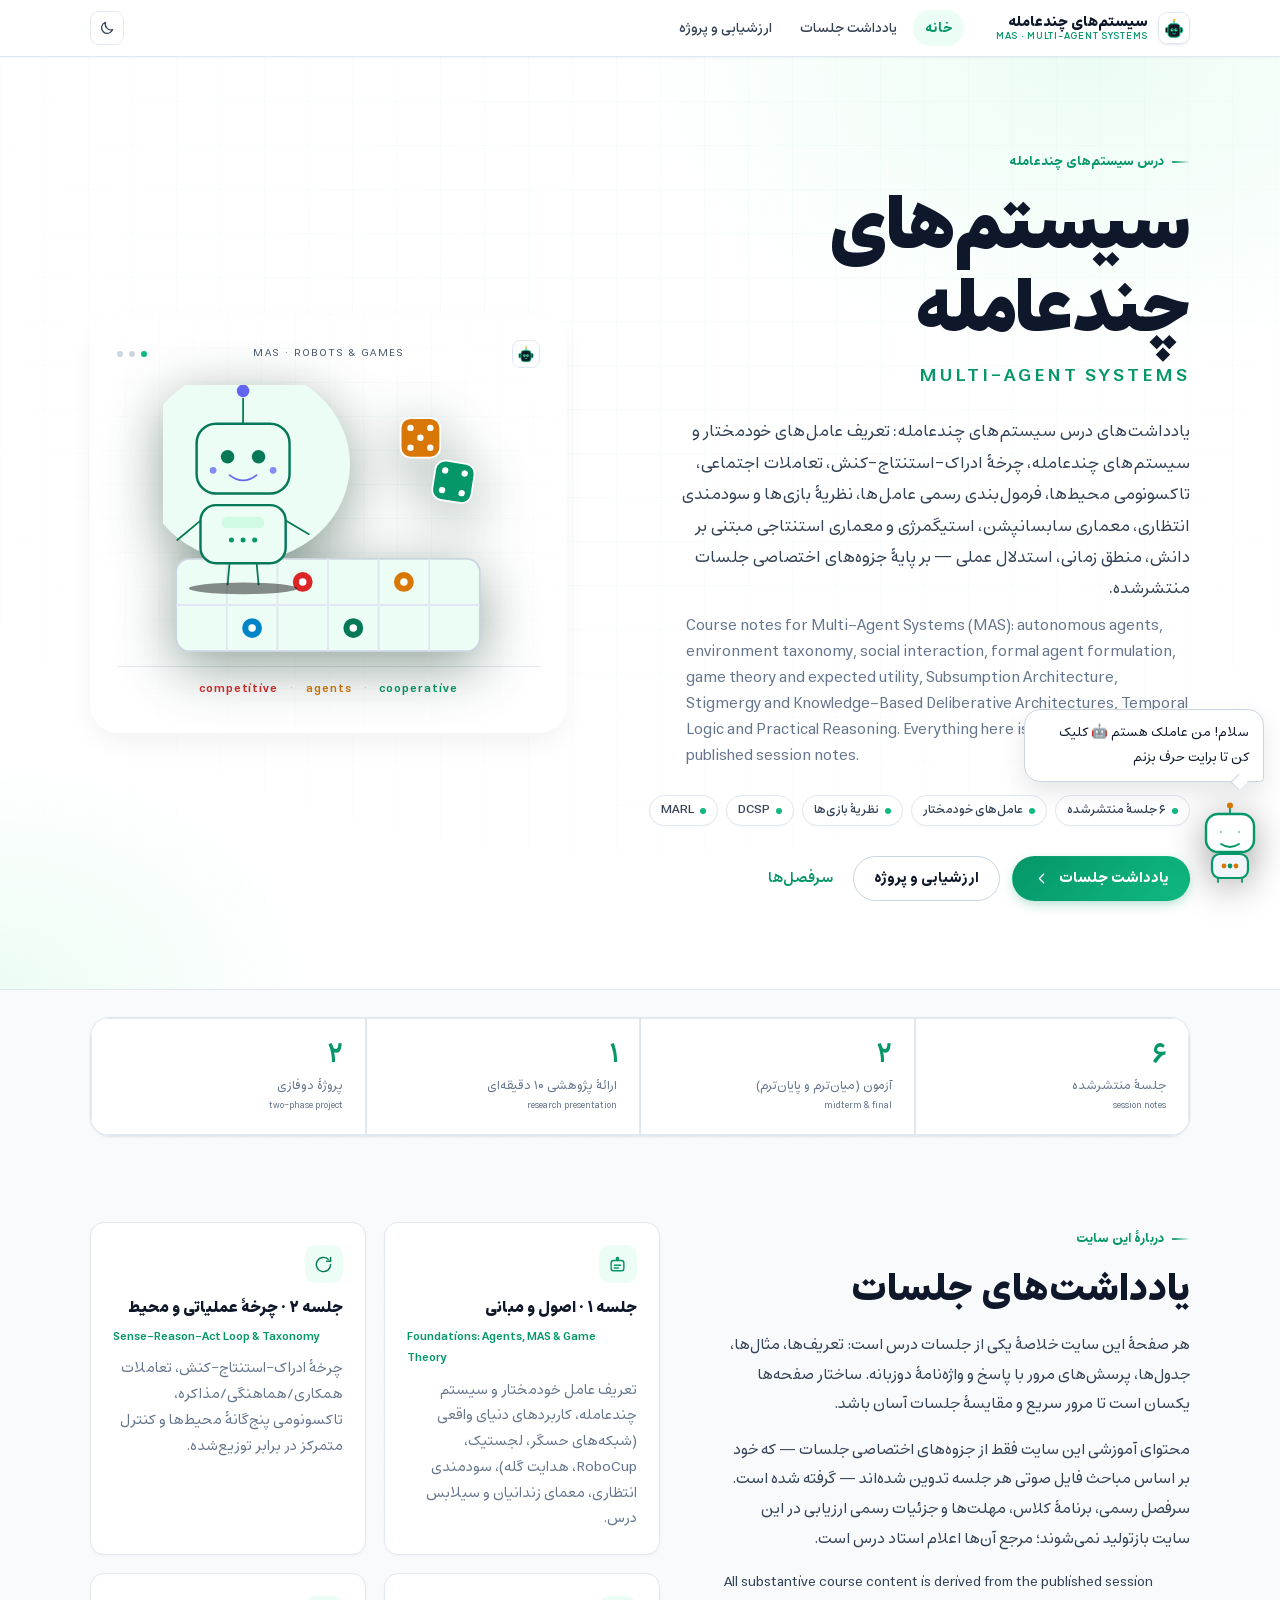
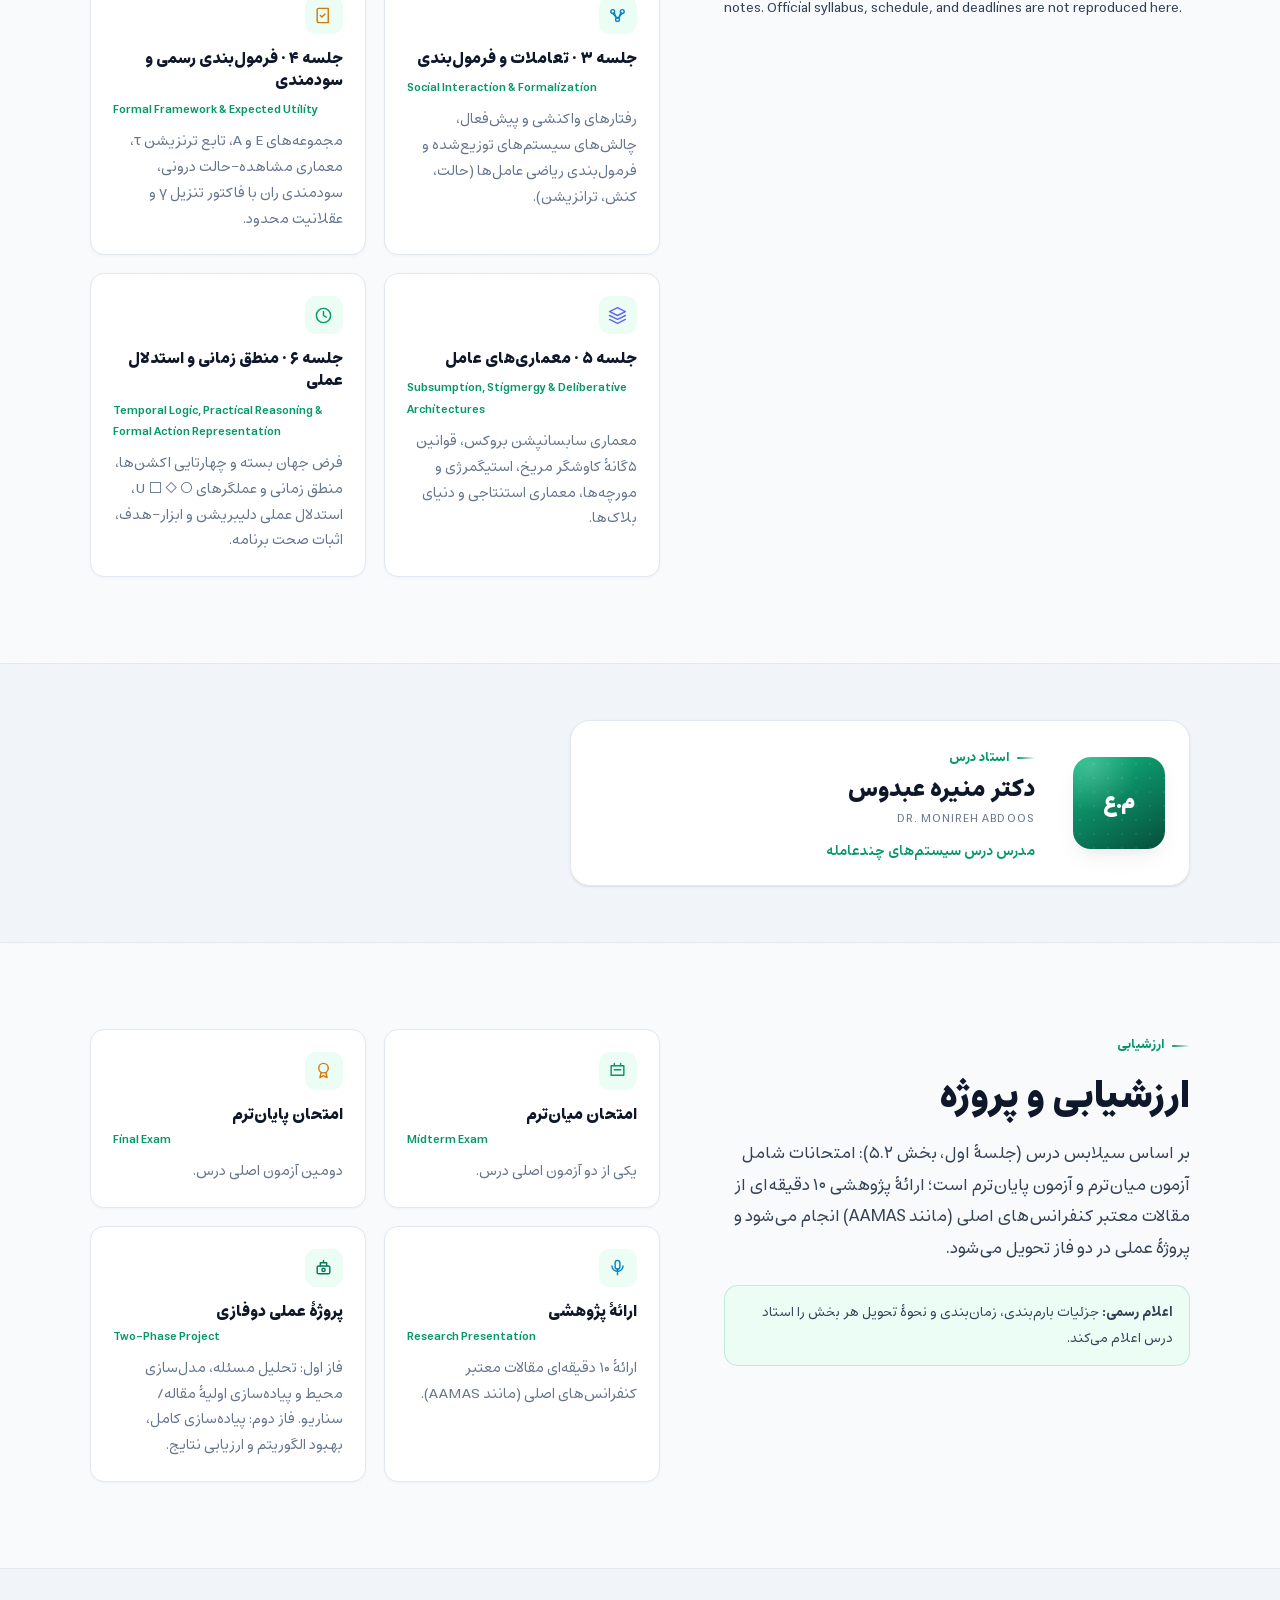
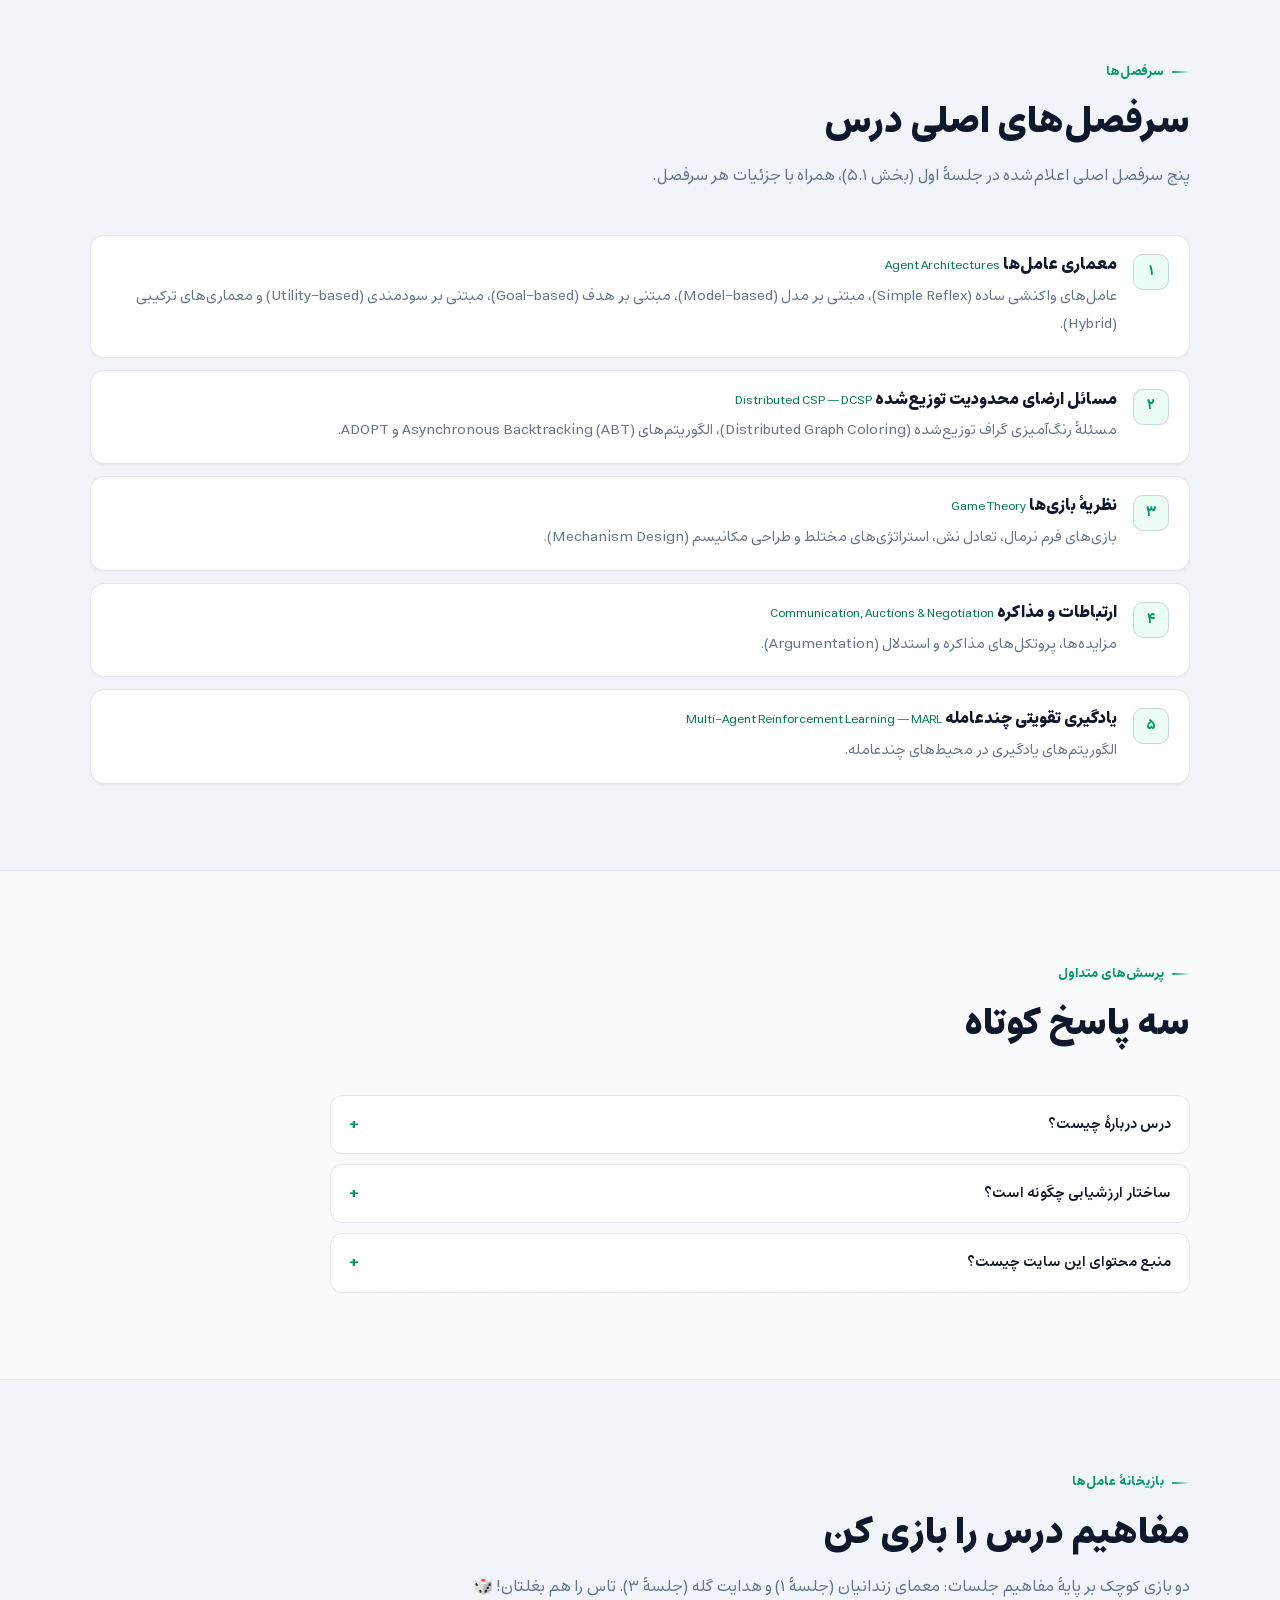
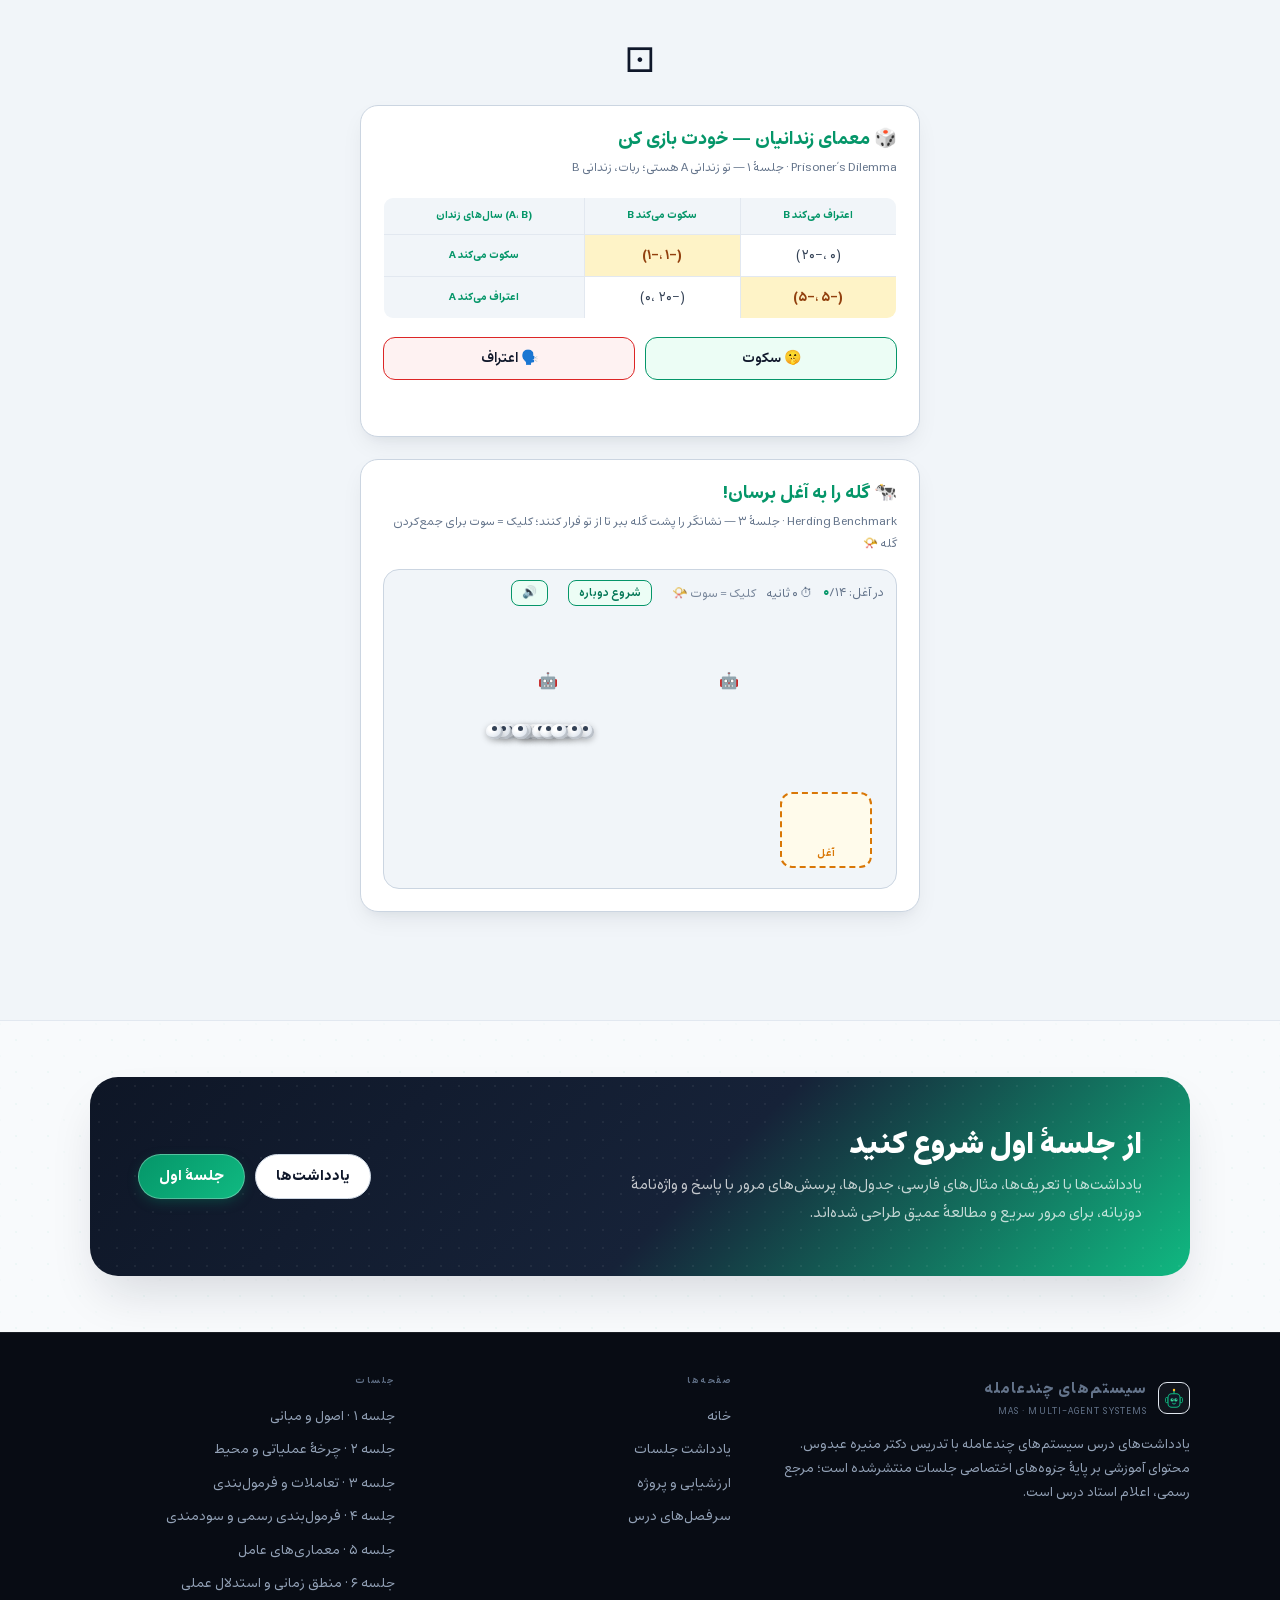
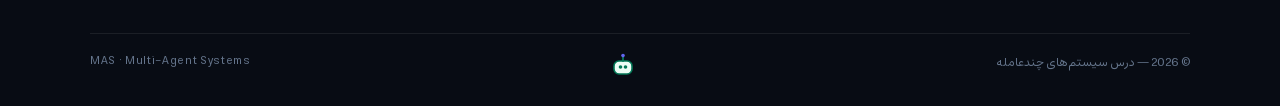
==== index.html @ a5d5931e "feat(ui): obsidian dark theme, Estedad typography, compact topbar, mobile polish UI overhaul from Eh" ====
<!doctype html>
<html lang="fa" dir="rtl">
<head>
<meta charset="utf-8">
<meta name="viewport" content="width=device-width, initial-scale=1, viewport-fit=cover">
<title>سیستم‌های چندعامله — MAS · Multi-Agent Systems</title>
<meta name="description" content="یادداشت‌های درس سیستم‌های چندعامله (Multi-Agent Systems) با تدریس دکتر منیره عبدوس: عامل‌های خودمختار، تعاملات اجتماعی، تاکسونومی محیط، فرمول‌بندی رسمی عامل‌ها، نظریهٔ بازی‌ها و سودمندی انتظاری — بر پایهٔ جزوه‌های اختصاصی جلسات.">
<meta name="theme-color" content="#0b0f17">
<meta property="og:title" content="سیستم‌های چندعامله — MAS · Multi-Agent Systems">
<meta property="og:description" content="یادداشت جلسات و منابع درس سیستم‌های چندعامله (MAS).">
<meta property="og:type" content="website">
<script>(function(){try{var t=localStorage.getItem("nlp-theme");if(t==="light"||t==="dark")document.documentElement.setAttribute("data-theme",t);}catch(e){}})();</script>
<link rel="icon" href="assets/img/mas-logo-favicon.svg" type="image/svg+xml">
<link rel="stylesheet" href="assets/css/site.css">
<link rel="stylesheet" href="assets/css/mas-theme.css">
<style>
/* ===== MAS home page additions ===== */
.hero-panel { display: flex; flex-direction: column; }
.hero-panel .hero-bot { flex: 1; display: grid; place-items: center; padding: 16px 8px 4px; }
.hero-bot svg { max-width: 330px; }
.panel-foot {
  border-top: 1px solid rgba(110, 231, 183, 0.12);
  padding: 12px 10px 6px; display: flex; gap: 12px; align-items: center; justify-content: center;
  font-family: var(--mono); font-size: 0.72rem; letter-spacing: 0.08em; color: var(--muted);
}
.panel-foot .co { color: #6ee7b7; }
.panel-foot .cmp { color: #f87171; }
.panel-foot .ag { color: #fbbf24; }
.panel-foot .sep { opacity: 0.45; }
.card-en {
  font-family: var(--mono); font-size: 0.72rem; color: var(--brand-2);
  margin: 4px 0 8px; direction: ltr; text-align: left;
}
.card p { margin: 0; }
.eval-card h3 { margin-bottom: 2px; }
.topic-list { display: flex; flex-direction: column; gap: 12px; }
.topic {
  display: flex; gap: 16px; align-items: flex-start;
  background: var(--surface); border: 1px solid var(--line);
  border-radius: 14px; padding: 18px 20px;
  transition: border-color 0.2s, background 0.2s;
}
.topic:hover { border-color: var(--line-2); background: var(--surface-2); }
.topic-num {
  flex: none; width: 36px; height: 36px; border-radius: 10px;
  display: grid; place-items: center;
  font-family: var(--mono); font-weight: 700; font-size: 0.9rem;
  color: var(--brand); background: var(--brand-soft); border: 1px solid var(--line-2);
}
.topic h3 { margin: 0 0 6px; font-size: 1.05rem; }
.topic .t-en {
  font-family: var(--mono); font-size: 0.78rem; font-weight: 400;
  color: var(--brand-2); margin-inline-start: 8px;
}
.topic p { margin: 0; color: var(--muted); font-size: 0.92rem; line-height: 1.9; }
.footer-bot { display: inline-flex; align-items: center; }
@media (max-width: 640px) { .topic { padding: 14px; } }
</style>
</head>
<body>
<a class="skip-link" href="#main">پرش به محتوای اصلی</a>

<header class="site-header">
  <div class="container header-inner">
    <a class="brand" href="index.html" aria-label="صفحهٔ اصلی درس سیستم‌های چندعامله">
      <span class="brand-logo" aria-hidden="true"><img src="assets/img/mas-logo.svg" alt=""></span>
      <span class="brand-text">
        <span class="brand-title">سیستم‌های چندعامله</span>
        <span class="brand-sub">MAS · Multi-Agent Systems</span>
      </span>
    </a>
    <nav class="nav" id="site-nav" data-nav aria-label="ناوبری اصلی">
      <a href="index.html" aria-current="page">خانه</a>
      <a href="notes.html">یادداشت جلسات</a>
      <a href="index.html#grading">ارزشیابی و پروژه</a>
    </nav>
    <div class="header-actions">
      <button class="icon-btn" type="button" data-theme-toggle aria-label="تغییر پوسته" title="تغییر پوسته">
        <svg data-icon-moon viewBox="0 0 24 24" fill="none" stroke="currentColor" stroke-width="1.8" stroke-linecap="round" stroke-linejoin="round" aria-hidden="true"><path d="M20.5 14.2A8.5 8.5 0 0 1 9.8 3.5 8.5 8.5 0 1 0 20.5 14.2Z"/></svg>
        <svg data-icon-sun viewBox="0 0 24 24" fill="none" stroke="currentColor" stroke-width="1.8" stroke-linecap="round" aria-hidden="true" style="display:none"><circle cx="12" cy="12" r="4"/><path d="M12 2v2M12 20v2M4.9 4.9l1.4 1.4M17.7 17.7l1.4 1.4M2 12h2M20 12h2M4.9 19.1l1.4-1.4M17.7 6.3l1.4-1.4"/></svg>
      </button>
      <button class="icon-btn menu-btn" type="button" data-menu-toggle aria-label="باز کردن منو" aria-expanded="false" aria-controls="site-nav">
        <svg viewBox="0 0 24 24" fill="none" stroke="currentColor" stroke-width="1.8" stroke-linecap="round" aria-hidden="true"><path d="M4 7h16M4 12h16M4 17h16"/></svg>
      </button>
    </div>
  </div>
</header>

<main id="main">

  <section class="hero">
    <div class="container hero-inner">
      <div class="hero-copy">
        <div class="eyebrow">درس سیستم‌های چندعامله</div>
        <h1>سیستم‌های چندعامله</h1>
        <div class="hero-en" dir="ltr">Multi-Agent Systems</div>
        <p class="hero-lead">
          یادداشت‌های درس سیستم‌های چندعامله: تعریف عامل‌های خودمختار و سیستم‌های چندعامله،
          چرخهٔ ادراک-استنتاج-کنش، تعاملات اجتماعی، تاکسونومی محیط‌ها، فرمول‌بندی رسمی عامل‌ها،
          نظریهٔ بازی‌ها و سودمندی انتظاری، معماری سابسانپشن، استیگمرژی و معماری استنتاجی مبتنی بر دانش، منطق زمانی، استدلال عملی — بر پایهٔ جزوه‌های اختصاصی جلسات منتشرشده.
        </p>
        <p class="hero-lead-en" dir="ltr">
          Course notes for Multi-Agent Systems (MAS): autonomous agents, environment taxonomy,
          social interaction, formal agent formulation, game theory and expected utility,
          Subsumption Architecture, Stigmergy and Knowledge-Based Deliberative Architectures,
          Temporal Logic and Practical Reasoning.
          Everything here is drawn from the published session notes.
        </p>
        <div class="hero-meta">
          <span class="chip"><span class="dot"></span> ۶ جلسهٔ منتشرشده</span>
          <span class="chip"><span class="dot"></span> عامل‌های خودمختار</span>
          <span class="chip"><span class="dot"></span> نظریهٔ بازی‌ها</span>
          <span class="chip"><span class="dot"></span> <span class="mono" dir="ltr">DCSP</span></span>
          <span class="chip"><span class="dot"></span> <span class="mono" dir="ltr">MARL</span></span>
        </div>
        <div class="hero-actions">
          <a class="btn btn--primary" href="notes.html">
            یادداشت جلسات
            <svg viewBox="0 0 24 24" fill="none" stroke="currentColor" stroke-width="1.8" stroke-linecap="round" stroke-linejoin="round" aria-hidden="true"><path d="M15 18l-6-6 6-6"/></svg>
          </a>
          <a class="btn btn--ghost" href="#grading">ارزشیابی و پروژه</a>
          <a class="btn btn--quiet" href="#syllabus">سرفصل‌ها</a>
        </div>
      </div>

      <div class="hero-panel" aria-hidden="true">
        <div class="panel-top">
          <span class="panel-logo"><img src="assets/img/mas-logo.svg" alt=""></span>
          <span class="panel-label">MAS · robots &amp; games</span>
          <span class="panel-dots"><span></span><span></span><span></span></span>
        </div>
        <div class="hero-bot">
          <svg viewBox="0 0 300 250" fill="none" role="presentation">
            <ellipse class="bot-glow" cx="75" cy="72" rx="95" ry="88" fill="var(--brand-soft)"/>
            <rect x="12" y="158" width="276" height="84" rx="12" fill="var(--brand-soft)" stroke="var(--line-2)" stroke-width="1.6"/>
            <g stroke="var(--line)" stroke-width="1.6">
              <line x1="58" y1="158" x2="58" y2="242"/>
              <line x1="104" y1="158" x2="104" y2="242"/>
              <line x1="150" y1="158" x2="150" y2="242"/>
              <line x1="196" y1="158" x2="196" y2="242"/>
              <line x1="242" y1="158" x2="242" y2="242"/>
              <line x1="12" y1="200" x2="288" y2="200"/>
            </g>
            <circle cx="81" cy="221" r="9" fill="var(--cyan)"/><circle cx="81" cy="221" r="3.4" fill="var(--surface)"/>
            <circle cx="127" cy="179" r="9" fill="var(--bad)"/><circle cx="127" cy="179" r="3.4" fill="var(--surface)"/>
            <circle cx="173" cy="221" r="9" fill="var(--brand-2)"/><circle cx="173" cy="221" r="3.4" fill="var(--surface)"/>
            <circle cx="219" cy="179" r="9" fill="var(--warn)"/><circle cx="219" cy="179" r="3.4" fill="var(--surface)"/>
            <g>
              <rect x="216" y="30" width="36" height="36" rx="9" fill="var(--warn)" stroke="var(--on-brand)" stroke-width="1.6"/>
              <circle cx="225" cy="39" r="2.9" fill="var(--on-brand)"/><circle cx="243" cy="39" r="2.9" fill="var(--on-brand)"/>
              <circle cx="234" cy="48" r="2.9" fill="var(--on-brand)"/>
              <circle cx="225" cy="57" r="2.9" fill="var(--on-brand)"/><circle cx="243" cy="57" r="2.9" fill="var(--on-brand)"/>
            </g>
            <g transform="rotate(9 264 88)">
              <rect x="246" y="70" width="36" height="36" rx="9" fill="var(--brand)" stroke="var(--on-brand)" stroke-width="1.6"/>
              <circle cx="255" cy="79" r="2.9" fill="var(--on-brand)"/><circle cx="273" cy="79" r="2.9" fill="var(--on-brand)"/>
              <circle cx="255" cy="97" r="2.9" fill="var(--on-brand)"/><circle cx="273" cy="97" r="2.9" fill="var(--on-brand)"/>
            </g>
            <g transform="translate(-24,-14) scale(0.88)">
              <g class="bot-antenna">
                <line x1="110" y1="58" x2="110" y2="30" stroke="var(--brand-2)" stroke-width="3" stroke-linecap="round"/>
                <circle cx="110" cy="22" r="6.5" fill="var(--violet)"/>
              </g>
              <rect x="62" y="56" width="96" height="72" rx="20" fill="var(--brand-soft)" stroke="var(--brand-2)" stroke-width="2.5"/>
              <g class="bot-eye">
                <circle cx="94" cy="90" r="7" fill="var(--brand-2)"/>
                <circle cx="126" cy="90" r="7" fill="var(--brand-2)"/>
              </g>
              <circle cx="79" cy="104" r="3.5" fill="var(--violet)" fill-opacity=".75"/>
              <circle cx="141" cy="104" r="3.5" fill="var(--violet)" fill-opacity=".75"/>
              <path d="M96 109q14 11 28 0" stroke="var(--violet)" stroke-width="3" stroke-linecap="round"/>
              <rect x="66" y="140" width="88" height="60" rx="16" fill="var(--brand-soft)" stroke="var(--brand-2)" stroke-width="2.5"/>
              <rect x="88" y="152" width="44" height="12" rx="6" fill="var(--brand-soft-2)"/>
              <circle cx="98" cy="176" r="2.6" fill="var(--brand)"/>
              <circle cx="110" cy="176" r="2.6" fill="var(--brand)"/>
              <circle cx="122" cy="176" r="2.6" fill="var(--brand)"/>
              <path d="M66 156 42 176" stroke="var(--brand-2)" stroke-width="8" stroke-linecap="round"/>
              <path d="M154 156 178 170" stroke="var(--brand-2)" stroke-width="8" stroke-linecap="round"/>
              <line x1="96" y1="200" x2="94" y2="222" stroke="var(--brand-2)" stroke-width="8" stroke-linecap="round"/>
              <line x1="124" y1="200" x2="126" y2="222" stroke="var(--brand-2)" stroke-width="8" stroke-linecap="round"/>
              <ellipse class="bot-shadow" cx="110" cy="226" rx="56" ry="6" fill="rgba(0,0,0,.45)"/>
            </g>
          </svg>
        </div>
        <div class="panel-foot">
          <span class="mono co" dir="ltr">cooperative</span>
          <span class="sep" aria-hidden="true">·</span>
          <span class="mono ag" dir="ltr">agents</span>
          <span class="sep" aria-hidden="true">·</span>
          <span class="mono cmp" dir="ltr">competitive</span>
        </div>
      </div>
    </div>
  </section>

  <div class="container" style="margin-top:-1px">
    <div class="stats" style="margin-top:28px">
      <div class="stat"><div class="stat-value">۶</div><div class="stat-label">جلسهٔ منتشرشده<br><span class="mono" style="font-size:9px" dir="ltr">session notes</span></div></div>
      <div class="stat"><div class="stat-value">۲</div><div class="stat-label">آزمون (میان‌ترم و پایان‌ترم)<br><span class="mono" style="font-size:9px" dir="ltr">midterm &amp; final</span></div></div>
      <div class="stat"><div class="stat-value">۱</div><div class="stat-label">ارائهٔ پژوهشی ۱۰ دقیقه‌ای<br><span class="mono" style="font-size:9px" dir="ltr">research presentation</span></div></div>
      <div class="stat"><div class="stat-value">۲</div><div class="stat-label">پروژهٔ دوفازی<br><span class="mono" style="font-size:9px" dir="ltr">two-phase project</span></div></div>
    </div>
  </div>

  <section class="section" id="about">
    <div class="container split">
      <div>
        <div class="eyebrow">دربارهٔ این سایت</div>
        <h2 style="font-size:clamp(1.7rem,3.2vw,2.4rem);margin-bottom:14px">یادداشت‌های جلسات</h2>
        <div class="prose-block">
          <p>
            هر صفحهٔ این سایت خلاصهٔ یکی از جلسات درس است: تعریف‌ها، مثال‌ها، جدول‌ها،
            پرسش‌های مرور با پاسخ و واژه‌نامهٔ دوزبانه. ساختار صفحه‌ها یکسان است تا مرور سریع
            و مقایسهٔ جلسات آسان باشد.
          </p>
          <p>
            محتوای آموزشی این سایت فقط از جزوه‌های اختصاصی جلسات — که خود بر اساس مباحث فایل صوتی
            هر جلسه تدوین شده‌اند — گرفته شده است. سرفصل رسمی، برنامهٔ کلاس، مهلت‌ها و جزئیات رسمی
            ارزیابی در این سایت بازتولید نمی‌شوند؛ مرجع آن‌ها اعلام استاد درس است.
          </p>
          <p class="small muted" dir="ltr" style="margin-top:14px">
            All substantive course content is derived from the published session notes.
            Official syllabus, schedule, and deadlines are not reproduced here.
          </p>
        </div>
      </div>

      <div class="grid grid--2" data-reveal>
        <a class="card" href="sessions/session-01.html" style="text-decoration:none;color:inherit">
          <div class="card-icon"><svg viewBox="0 0 24 24" fill="none" stroke="var(--brand)" stroke-width="1.8" stroke-linecap="round" stroke-linejoin="round" aria-hidden="true"><rect x="4" y="7" width="16" height="13" rx="3"/><path d="M12 3v4M8 13h8M8 16.5h5"/><circle cx="12" cy="4.5" r="1.4"/></svg></div>
          <h3>جلسه ۱ · اصول و مبانی</h3>
          <div class="card-en" dir="ltr">Foundations: Agents, MAS &amp; Game Theory</div>
          <p>تعریف عامل خودمختار و سیستم چندعامله، کاربردهای دنیای واقعی (شبکه‌های حسگر، لجستیک، RoboCup، هدایت گله)، سودمندی انتظاری، معمای زندانیان و سیلابس درس.</p>
        </a>
        <a class="card" href="sessions/session-02.html" style="text-decoration:none;color:inherit">
          <div class="card-icon"><svg viewBox="0 0 24 24" fill="none" stroke="var(--brand-2)" stroke-width="1.8" stroke-linecap="round" stroke-linejoin="round" aria-hidden="true"><path d="M21 12a9 9 0 1 1-3-6.7"/><path d="M21 3v5h-5"/></svg></div>
          <h3>جلسه ۲ · چرخهٔ عملیاتی و محیط</h3>
          <div class="card-en" dir="ltr">Sense-Reason-Act Loop &amp; Taxonomy</div>
          <p>چرخهٔ ادراک-استنتاج-کنش، تعاملات همکاری/هماهنگی/مذاکره، تاکسونومی پنج‌گانهٔ محیط‌ها و کنترل متمرکز در برابر توزیع‌شده.</p>
        </a>
        <a class="card" href="sessions/session-03.html" style="text-decoration:none;color:inherit">
          <div class="card-icon"><svg viewBox="0 0 24 24" fill="none" stroke="var(--cyan)" stroke-width="1.8" stroke-linecap="round" stroke-linejoin="round" aria-hidden="true"><circle cx="6" cy="7" r="2.4"/><circle cx="18" cy="7" r="2.4"/><circle cx="12" cy="17" r="2.4"/><path d="M7.8 8.6 10.6 15M16.2 8.6 13.4 15M6.4 9.3 11 15.6M17.6 9.3 13 15.6"/></svg></div>
          <h3>جلسه ۳ · تعاملات و فرمول‌بندی</h3>
          <div class="card-en" dir="ltr">Social Interaction &amp; Formalization</div>
          <p>رفتارهای واکنشی و پیش‌فعال، چالش‌های سیستم‌های توزیع‌شده و فرمول‌بندی ریاضی عامل‌ها (حالت، کنش، ترانزیشن).</p>
        </a>
        <a class="card" href="sessions/session-04.html" style="text-decoration:none;color:inherit">
          <div class="card-icon"><svg viewBox="0 0 24 24" fill="none" stroke="var(--warn)" stroke-width="1.8" stroke-linecap="round" stroke-linejoin="round" aria-hidden="true"><path d="M4 19V5a2 2 0 0 1 2-2h12v18H6a2 2 0 0 1-2-2Z"/><path d="m8 12 2 2 4-4"/></svg></div>
          <h3>جلسه ۴ · فرمول‌بندی رسمی و سودمندی</h3>
          <div class="card-en" dir="ltr">Formal Framework &amp; Expected Utility</div>
          <p>مجموعه‌های E و A، تابع ترنزیشن τ، معماری مشاهده-حالت درونی، سودمندی ران با فاکتور تنزیل γ و عقلانیت محدود.</p>
        </a>
        <a class="card" href="sessions/session-05.html" style="text-decoration:none;color:inherit">
          <div class="card-icon"><svg viewBox="0 0 24 24" fill="none" stroke="var(--violet)" stroke-width="1.8" stroke-linecap="round" stroke-linejoin="round" aria-hidden="true"><path d="m12 2 10 5-10 5L2 7l10-5Z"/><path d="m2 17 10 5 10-5"/><path d="m2 12 10 5 10-5"/></svg></div>
          <h3>جلسه ۵ · معماری‌های عامل</h3>
          <div class="card-en" dir="ltr">Subsumption, Stigmergy &amp; Deliberative Architectures</div>
          <p>معماری سابسانپشن بروکس، قوانین ۵‌گانهٔ کاوشگر مریخ، استیگمرژی و مورچه‌ها، معماری استنتاجی و دنیای بلاک‌ها.</p>
        </a>
        <a class="card" href="sessions/session-06.html" style="text-decoration:none;color:inherit">
          <div class="card-icon"><svg viewBox="0 0 24 24" fill="none" stroke="var(--brand)" stroke-width="1.8" stroke-linecap="round" stroke-linejoin="round" aria-hidden="true"><circle cx="12" cy="12" r="9"/><path d="M12 7v5l3.5 2"/></svg></div>
          <h3>جلسه ۶ · منطق زمانی و استدلال عملی</h3>
          <div class="card-en" dir="ltr">Temporal Logic, Practical Reasoning &amp; Formal Action Representation</div>
          <p>فرض جهان بسته و چهارتایی اکشن‌ها، منطق زمانی و عملگرهای ○ ◇ □ U، استدلال عملی دلیبریشن و ابزار-هدف، اثبات صحت برنامه.</p>
        </a>
      </div>
    </div>
  </section>

  <section class="section section--tight section--soft" id="instructor">
    <div class="container">
      <h2 class="sr-only">استاد درس</h2>
      <div class="instructor" style="grid-template-columns:92px minmax(0,1fr);align-items:center;max-width:620px;padding:20px 24px">
        <div class="instructor-avatar" aria-hidden="true" style="font-size:1.35rem;border-radius:18px"><span>م.ع</span></div>
        <div>
          <div class="eyebrow" style="margin-bottom:4px">استاد درس</div>
          <h3>دکتر منیره عبدوس</h3>
          <div class="en-name" dir="ltr" style="margin-bottom:8px">Dr. Monireh Abdoos</div>
          <div class="role" style="margin-bottom:0">مدرس درس سیستم‌های چندعامله</div>
        </div>
      </div>
    </div>
  </section>

  <section class="section" id="grading">
    <div class="container">
      <div class="split">
        <div>
          <div class="eyebrow">ارزشیابی</div>
          <h2 style="font-size:clamp(1.7rem,3.2vw,2.4rem);margin-bottom:14px">ارزشیابی و پروژه</h2>
          <p class="lead">
            بر اساس سیلابس درس (جلسهٔ اول، بخش ۵.۲): امتحانات شامل آزمون میان‌ترم و آزمون پایان‌ترم است؛
            ارائهٔ پژوهشی ۱۰ دقیقه‌ای از مقالات معتبر کنفرانس‌های اصلی (مانند AAMAS) انجام می‌شود و
            پروژهٔ عملی در دو فاز تحویل می‌شود.
          </p>
          <div class="grade-note">
            <strong>اعلام رسمی:</strong> جزئیات بارم‌بندی، زمان‌بندی و نحوهٔ تحویل هر بخش را استاد درس اعلام می‌کند.
          </div>
        </div>
        <div>
          <div class="grid grid--2">
            <article class="card eval-card" style="margin:0">
              <div class="card-icon"><svg viewBox="0 0 24 24" fill="none" stroke="var(--brand)" stroke-width="1.8" stroke-linecap="round" stroke-linejoin="round" aria-hidden="true"><path d="M4 6h16v12H4z"/><path d="M8 3v3M16 3v3M8 11h8"/></svg></div>
              <h3>امتحان میان‌ترم</h3>
              <div class="card-en" dir="ltr">Midterm Exam</div>
              <p>یکی از دو آزمون اصلی درس.</p>
            </article>
            <article class="card eval-card" style="margin:0">
              <div class="card-icon"><svg viewBox="0 0 24 24" fill="none" stroke="var(--warn)" stroke-width="1.8" stroke-linecap="round" stroke-linejoin="round" aria-hidden="true"><circle cx="12" cy="9" r="6"/><path d="M9 14.5 7.5 21l4.5-2.6L16.5 21 15 14.5"/></svg></div>
              <h3>امتحان پایان‌ترم</h3>
              <div class="card-en" dir="ltr">Final Exam</div>
              <p>دومین آزمون اصلی درس.</p>
            </article>
            <article class="card eval-card" style="margin:0">
              <div class="card-icon"><svg viewBox="0 0 24 24" fill="none" stroke="var(--cyan)" stroke-width="1.8" stroke-linecap="round" stroke-linejoin="round" aria-hidden="true"><rect x="9" y="3" width="6" height="11" rx="3"/><path d="M5 10a7 7 0 0 0 14 0M12 14v7"/></svg></div>
              <h3>ارائهٔ پژوهشی</h3>
              <div class="card-en" dir="ltr">Research Presentation</div>
              <p>ارائهٔ ۱۰ دقیقه‌ای مقالات معتبر کنفرانس‌های اصلی (مانند <span class="mono" dir="ltr">AAMAS</span>).</p>
            </article>
            <article class="card eval-card" style="margin:0">
              <div class="card-icon"><svg viewBox="0 0 24 24" fill="none" stroke="var(--brand-2)" stroke-width="1.8" stroke-linecap="round" stroke-linejoin="round" aria-hidden="true"><rect x="4" y="10" width="16" height="10" rx="2"/><path d="M8 10V6h8v4M12 6V3"/><circle cx="12" cy="15" r="2"/></svg></div>
              <h3>پروژهٔ عملی دوفازی</h3>
              <div class="card-en" dir="ltr">Two-Phase Project</div>
              <p>فاز اول: تحلیل مسئله، مدل‌سازی محیط و پیاده‌سازی اولیهٔ مقاله/سناریو. فاز دوم: پیاده‌سازی کامل، بهبود الگوریتم و ارزیابی نتایج.</p>
            </article>
          </div>
        </div>
      </div>
    </div>
  </section>

  <section class="section section--soft" id="syllabus">
    <div class="container">
      <div class="section-head">
        <div class="eyebrow">سرفصل‌ها</div>
        <h2>سرفصل‌های اصلی درس</h2>
        <p>پنج سرفصل اصلی اعلام‌شده در جلسهٔ اول (بخش ۵.۱)، همراه با جزئیات هر سرفصل.</p>
      </div>
      <div class="topic-list">
        <article class="topic">
          <span class="topic-num" aria-hidden="true">۱</span>
          <div>
            <h3>معماری عامل‌ها <span class="t-en" dir="ltr">Agent Architectures</span></h3>
            <p>عامل‌های واکنشی ساده (<span class="mono" dir="ltr">Simple Reflex</span>)، مبتنی بر مدل (<span class="mono" dir="ltr">Model-based</span>)، مبتنی بر هدف (<span class="mono" dir="ltr">Goal-based</span>)، مبتنی بر سودمندی (<span class="mono" dir="ltr">Utility-based</span>) و معماری‌های ترکیبی (<span class="mono" dir="ltr">Hybrid</span>).</p>
          </div>
        </article>
        <article class="topic">
          <span class="topic-num" aria-hidden="true">۲</span>
          <div>
            <h3>مسائل ارضای محدودیت توزیع‌شده <span class="t-en" dir="ltr">Distributed CSP — DCSP</span></h3>
            <p>مسئلهٔ رنگ‌آمیزی گراف توزیع‌شده (<span class="mono" dir="ltr">Distributed Graph Coloring</span>)، الگوریتم‌های <span class="mono" dir="ltr">Asynchronous Backtracking (ABT)</span> و <span class="mono" dir="ltr">ADOPT</span>.</p>
          </div>
        </article>
        <article class="topic">
          <span class="topic-num" aria-hidden="true">۳</span>
          <div>
            <h3>نظریهٔ بازی‌ها <span class="t-en" dir="ltr">Game Theory</span></h3>
            <p>بازی‌های فرم نرمال، تعادل نش، استراتژی‌های مختلط و طراحی مکانیسم (<span class="mono" dir="ltr">Mechanism Design</span>).</p>
          </div>
        </article>
        <article class="topic">
          <span class="topic-num" aria-hidden="true">۴</span>
          <div>
            <h3>ارتباطات و مذاکره <span class="t-en" dir="ltr">Communication, Auctions &amp; Negotiation</span></h3>
            <p>مزایده‌ها، پروتکل‌های مذاکره و استدلال (<span class="mono" dir="ltr">Argumentation</span>).</p>
          </div>
        </article>
        <article class="topic">
          <span class="topic-num" aria-hidden="true">۵</span>
          <div>
            <h3>یادگیری تقویتی چندعامله <span class="t-en" dir="ltr">Multi-Agent Reinforcement Learning — MARL</span></h3>
            <p>الگوریتم‌های یادگیری در محیط‌های چندعامله.</p>
          </div>
        </article>
      </div>
    </div>
  </section>

  <section class="section" id="faq">
    <div class="container">
      <div class="section-head">
        <div class="eyebrow">پرسش‌های متداول</div>
        <h2>سه پاسخ کوتاه</h2>
      </div>
      <div class="faq" style="max-width:860px">
        <details class="faq-item">
          <summary>درس دربارهٔ چیست؟</summary>
          <div class="faq-body"><p>سیستم چندعامله (MAS) مجموعه‌ای از چندین عامل خودمختار است که در یک محیط مشترک حضور دارند و اطلاعات و کنترل در آن‌ها توزیع‌شده است؛ تعاملات عامل‌ها طیفی از همکاری کامل تا رقابت مطلق را در بر می‌گیرد (جلسهٔ اول). در سرفصل درس، معماری عامل‌ها، مسائل ارضای محدودیت توزیع‌شده (DCSP)، نظریهٔ بازی‌ها، ارتباطات و مذاکره، و یادگیری تقویتی چندعامله (MARL) پوشش داده می‌شود.</p></div>
        </details>
        <details class="faq-item">
          <summary>ساختار ارزشیابی چگونه است؟</summary>
          <div class="faq-body"><p>بر اساس جلسهٔ اول (بخش ۵.۲): آزمون میان‌ترم و آزمون پایان‌ترم، ارائهٔ پژوهشی ۱۰ دقیقه‌ای از مقالات معتبر کنفرانس‌های اصلی (مانند AAMAS) و پروژهٔ عملی دوفازی — فاز اول: تحلیل مسئله، مدل‌سازی محیط و پیاده‌سازی اولیهٔ مقاله/سناریو؛ فاز دوم: پیاده‌سازی کامل، بهبود الگوریتم و ارزیابی نتایج. جزئیات رسمی را از اعلام استاد درس پیگیری کنید.</p></div>
        </details>
        <details class="faq-item">
          <summary>منبع محتوای این سایت چیست؟</summary>
          <div class="faq-body"><p>محتوای صفحه‌ها از جزوه‌های اختصاصی جلسات تدوین شده است که خود بر اساس مباحث فایل صوتی هر جلسه تهیه شده‌اند. هر صفحه شامل تعریف‌ها، جدول‌ها، پرسش‌های مرور با پاسخ و واژه‌نامهٔ دوزبانه است؛ این یادداشت‌ها جایگزین اعلام‌های رسمی استاد نیستند.</p></div>
        </details>
      </div>
    </div>
  </section>

  <section class="section section--soft" id="playground">
    <div class="container">
      <div class="section-head">
        <div class="eyebrow">بازیخانهٔ عامل‌ها</div>
        <h2>مفاهیم درس را بازی کن</h2>
        <p>دو بازی کوچک بر پایهٔ مفاهیم جلسات: معمای زندانیان (جلسهٔ ۱) و هدایت گله (جلسهٔ ۳). تاس را هم بغلتان! 🎲</p>
      </div>
      <div style="text-align:center"><span class="masdice" title="تاس بازی">⚀</span></div>
      <div id="mas-dilemma-host"></div>
      <div id="mas-herd-host"></div>
    </div>
  </section>

  <section class="section section--tight">
    <div class="container">
      <div class="cta-band">
        <div>
          <h2>از جلسهٔ اول شروع کنید</h2>
          <p>یادداشت‌ها با تعریف‌ها، مثال‌های فارسی، جدول‌ها، پرسش‌های مرور با پاسخ و واژه‌نامهٔ دوزبانه، برای مرور سریع و مطالعهٔ عمیق طراحی شده‌اند.</p>
        </div>
        <div class="cta-actions">
          <a class="btn btn--ghost" href="notes.html">یادداشت‌ها</a>
          <a class="btn btn--primary" href="sessions/session-01.html">جلسهٔ اول</a>
        </div>
      </div>
    </div>
  </section>

</main>

<footer class="site-footer">
  <div class="container">
    <div class="footer-grid">
      <div>
        <a class="footer-brand" href="index.html">
          <span class="brand-logo" aria-hidden="true"><img src="assets/img/mas-logo.svg" alt=""></span>
          <span><strong>سیستم‌های چندعامله</strong><span>MAS · Multi-Agent Systems</span></span>
        </a>
        <p>یادداشت‌های درس سیستم‌های چندعامله با تدریس دکتر منیره عبدوس. محتوای آموزشی بر پایهٔ جزوه‌های اختصاصی جلسات منتشرشده است؛ مرجع رسمی، اعلام استاد درس است.</p>
      </div>
      <div class="footer-col">
        <h3>صفحه‌ها</h3>
        <a href="index.html">خانه</a>
        <a href="notes.html">یادداشت جلسات</a>
        <a href="index.html#grading">ارزشیابی و پروژه</a>
        <a href="index.html#syllabus">سرفصل‌های درس</a>
      </div>
      <div class="footer-col">
        <h3>جلسات</h3>
        <a href="sessions/session-01.html">جلسه ۱ · اصول و مبانی</a>
        <a href="sessions/session-02.html">جلسه ۲ · چرخهٔ عملیاتی و محیط</a>
        <a href="sessions/session-03.html">جلسه ۳ · تعاملات و فرمول‌بندی</a>
        <a href="sessions/session-04.html">جلسه ۴ · فرمول‌بندی رسمی و سودمندی</a>
        <a href="sessions/session-05.html">جلسه ۵ · معماری‌های عامل</a>
        <a href="sessions/session-06.html">جلسه ۶ · منطق زمانی و استدلال عملی</a>
      </div>
    </div>
    <div class="footer-bottom">
      <span>© <span data-year>2026</span> — درس سیستم‌های چندعامله</span>
      <span class="footer-bot" aria-hidden="true">
        <svg width="26" height="26" viewBox="0 0 26 26" fill="none">
          <rect x="4" y="9" width="18" height="13" rx="5" fill="var(--brand-soft)" stroke="var(--brand-2)" stroke-width="1.6"/>
          <circle cx="10.5" cy="15" r="1.8" fill="var(--brand-2)"/>
          <circle cx="15.5" cy="15" r="1.8" fill="var(--brand-2)"/>
          <line x1="13" y1="5" x2="13" y2="9" stroke="var(--brand-2)" stroke-width="1.6" stroke-linecap="round"/>
          <circle cx="13" cy="3.6" r="1.8" fill="var(--violet)"/>
        </svg>
      </span>
      <span class="mono">MAS · Multi-Agent Systems</span>
    </div>
  </div>
</footer>

<script src="assets/js/mas-fun.js" defer></script>
<script src="assets/js/site.js" defer></script>
</body>
</html>
---- assets/css/site.css ----
/* ==========================================================================
   NLP @ SBU — course site stylesheet
   Blue / white editorial system · Persian-first, bilingual · no CDN
   ========================================================================== */

/* ---------- Fonts (local) ---------- */
@font-face {
  font-family: "Estedad";
  src: url("../fonts/Estedad-Variable.woff2") format("woff2-variations"),
       url("../fonts/Estedad-Variable.woff2") format("woff2");
  font-weight: 100 900;
  font-style: normal;
  font-display: swap;
}
@font-face {
  font-family: "Estedad";
  src: url("../fonts/Estedad-Regular.woff2") format("woff2");
  font-weight: 400;
  font-style: normal;
  font-display: swap;
}
@font-face {
  font-family: "Estedad";
  src: url("../fonts/Estedad-Medium.woff2") format("woff2");
  font-weight: 500;
  font-style: normal;
  font-display: swap;
}
@font-face {
  font-family: "Estedad";
  src: url("../fonts/Estedad-SemiBold.woff2") format("woff2");
  font-weight: 600;
  font-style: normal;
  font-display: swap;
}
@font-face {
  font-family: "Estedad";
  src: url("../fonts/Estedad-Bold.woff2") format("woff2");
  font-weight: 700;
  font-style: normal;
  font-display: swap;
}
@font-face {
  font-family: "Estedad";
  src: url("../fonts/Estedad-ExtraBold.woff2") format("woff2");
  font-weight: 800;
  font-style: normal;
  font-display: swap;
}
@font-face {
  font-family: "Estedad";
  src: url("../fonts/Estedad-Black.woff2") format("woff2");
  font-weight: 900;
  font-style: normal;
  font-display: swap;
}
@font-face {
  font-family: "Plus Jakarta Sans";
  src: url("../fonts/PlusJakartaSans-Variable.woff2") format("woff2-variations"),
       url("../fonts/PlusJakartaSans-Variable.woff2") format("woff2");
  font-weight: 300 800;
  font-style: normal;
  font-display: swap;
}
@font-face {
  font-family: "Inter";
  src: url("../fonts/Inter-Regular.woff2") format("woff2");
  font-weight: 400;
  font-style: normal;
  font-display: swap;
}
@font-face {
  font-family: "Inter";
  src: url("../fonts/Inter-Medium.woff2") format("woff2");
  font-weight: 500;
  font-style: normal;
  font-display: swap;
}
@font-face {
  font-family: "Inter";
  src: url("../fonts/Inter-SemiBold.woff2") format("woff2");
  font-weight: 600;
  font-style: normal;
  font-display: swap;
}
@font-face {
  font-family: "Inter";
  src: url("../fonts/Inter-Bold.woff2") format("woff2");
  font-weight: 700;
  font-style: normal;
  font-display: swap;
}
@font-face {
  font-family: "Vazirmatn";
  src: url("../fonts/Vazirmatn-Regular.woff2") format("woff2");
  font-weight: 400;
  font-style: normal;
  font-display: swap;
}
@font-face {
  font-family: "Vazirmatn";
  src: url("../fonts/Vazirmatn-Medium.woff2") format("woff2");
  font-weight: 500;
  font-style: normal;
  font-display: swap;
}
@font-face {
  font-family: "Vazirmatn";
  src: url("../fonts/Vazirmatn-Bold.woff2") format("woff2");
  font-weight: 700;
  font-style: normal;
  font-display: swap;
}
@font-face {
  font-family: "Vazirmatn";
  src: url("../fonts/Vazirmatn-Black.woff2") format("woff2");
  font-weight: 900;
  font-style: normal;
  font-display: swap;
}
@font-face {
  font-family: "JetBrains Mono";
  src: url("../fonts/JetBrainsMono-Regular.woff2") format("woff2");
  font-weight: 400;
  font-style: normal;
  font-display: swap;
}
@font-face {
  font-family: "JetBrains Mono";
  src: url("../fonts/JetBrainsMono-SemiBold.woff2") format("woff2");
  font-weight: 600;
  font-style: normal;
  font-display: swap;
}

/* ---------- Tokens ---------- */
:root {
  color-scheme: light;
  --bg: #f6f9fe;
  --bg-grid: rgba(29, 78, 216, 0.045);
  --surface: #ffffff;
  --surface-2: #edf3fc;
  --surface-3: #e3ecfa;
  --ink: #0a1a33;
  --ink-2: #30456a;
  --muted: #5b6c89;
  --line: #dbe5f2;
  --line-2: #c8d7ea;
  --brand: #1d4ed8;
  --brand-2: #2563eb;
  --brand-3: #0b2a5b;
  --brand-soft: #e8f0ff;
  --brand-soft-2: #d8e6ff;
  --on-brand: #ffffff;
  --good: #0b7a66;
  --good-soft: #e4f6f1;
  --warn: #925100;
  --warn-soft: #fff3da;
  --bad: #b42318;
  --bad-soft: #ffefed;
  --violet: #5b3fd1;
  --violet-soft: #f0ecff;
  --cyan: #0e6f86;
  --cyan-soft: #e6f6fa;
  --shadow-1: 0 1px 2px rgba(10, 26, 51, 0.04), 0 1px 1px rgba(10, 26, 51, 0.03);
  --shadow-2: 0 18px 38px -24px rgba(10, 26, 51, 0.28), 0 4px 10px -6px rgba(10, 26, 51, 0.08);
  --shadow-3: 0 30px 70px -40px rgba(11, 42, 91, 0.45);
  --ring: 0 0 0 3px rgba(37, 99, 235, 0.2);
  --radius-s: 9px;
  --radius-m: 14px;
  --radius-l: 20px;
  --radius-xl: 28px;
  --font: "Estedad", "Plus Jakarta Sans", "Inter", "Vazirmatn", system-ui, -apple-system, BlinkMacSystemFont, "Segoe UI", Roboto, sans-serif;
  --font-en: "Plus Jakarta Sans", "Inter", -apple-system, BlinkMacSystemFont, "Segoe UI", Roboto, sans-serif;
  --mono: "JetBrains Mono", "Estedad", "Vazirmatn", ui-monospace, "SF Mono", Consolas, monospace;
  --container: 1140px;
  --prose: 760px;
  --header-h: 56px;
}

@media (prefers-color-scheme: dark) {
  :root:not([data-theme="light"]) {
    color-scheme: dark;
    --bg: #060e1c;
    --bg-grid: rgba(111, 157, 255, 0.05);
    --surface: #0b1729;
    --surface-2: #101f36;
    --surface-3: #162945;
    --ink: #eaf1ff;
    --ink-2: #bdcce6;
    --muted: #91a4c4;
    --line: #1b2d4a;
    --line-2: #29415f;
    --brand: #7aa6ff;
    --brand-2: #93b8ff;
    --brand-3: #dce9ff;
    --brand-soft: #102647;
    --brand-soft-2: #16335a;
    --on-brand: #04122a;
    --good: #61d3b9;
    --good-soft: #0c2c29;
    --warn: #f0b45e;
    --warn-soft: #32240b;
    --bad: #ff9188;
    --bad-soft: #3a1414;
    --violet: #b9a7ff;
    --violet-soft: #241c45;
    --cyan: #6ecfe4;
    --cyan-soft: #0b2b34;
    --shadow-1: 0 1px 2px rgba(0, 0, 0, 0.4);
    --shadow-2: 0 18px 38px -24px rgba(0, 0, 0, 0.7), 0 4px 10px -6px rgba(0, 0, 0, 0.4);
    --shadow-3: 0 30px 70px -40px rgba(0, 0, 0, 0.85);
    --ring: 0 0 0 3px rgba(122, 166, 255, 0.28);
  }
}
:root[data-theme="dark"] {
  color-scheme: dark;
  --bg: #060e1c;
  --bg-grid: rgba(111, 157, 255, 0.05);
  --surface: #0b1729;
  --surface-2: #101f36;
  --surface-3: #162945;
  --ink: #eaf1ff;
  --ink-2: #bdcce6;
  --muted: #91a4c4;
  --line: #1b2d4a;
  --line-2: #29415f;
  --brand: #7aa6ff;
  --brand-2: #93b8ff;
  --brand-3: #dce9ff;
  --brand-soft: #102647;
  --brand-soft-2: #16335a;
  --on-brand: #04122a;
  --good: #61d3b9;
  --good-soft: #0c2c29;
  --warn: #f0b45e;
  --warn-soft: #32240b;
  --bad: #ff9188;
  --bad-soft: #3a1414;
  --violet: #b9a7ff;
  --violet-soft: #241c45;
  --cyan: #6ecfe4;
  --cyan-soft: #0b2b34;
  --shadow-1: 0 1px 2px rgba(0, 0, 0, 0.4);
  --shadow-2: 0 18px 38px -24px rgba(0, 0, 0, 0.7), 0 4px 10px -6px rgba(0, 0, 0, 0.4);
  --shadow-3: 0 30px 70px -40px rgba(0, 0, 0, 0.85);
  --ring: 0 0 0 3px rgba(122, 166, 255, 0.28);
}

/* ---------- Reset ---------- */
*,
*::before,
*::after { box-sizing: border-box; }
html {
  -webkit-text-size-adjust: 100%;
  text-size-adjust: 100%;
  scroll-behavior: smooth;
  scroll-padding-top: calc(var(--header-h) + 24px);
}
@media (prefers-reduced-motion: reduce) {
  html { scroll-behavior: auto; }
  *, *::before, *::after { animation-duration: 0.001ms !important; animation-iteration-count: 1 !important; transition-duration: 0.001ms !important; }
}
body {
  margin: 0;
  background: var(--bg);
  color: var(--ink);
  font-family: var(--font);
  font-size: 16px;
  line-height: 1.85;
  font-weight: 400;
  -webkit-font-smoothing: antialiased;
  -moz-osx-font-smoothing: grayscale;
  overflow-wrap: break-word;
}
img, svg { max-width: 100%; display: block; }
a { color: var(--brand); text-underline-offset: 3px; text-decoration-thickness: 1px; }
a:hover { color: var(--brand-2); }
button, input, select, textarea, optgroup { font-family: inherit; font-size: inherit; color: inherit; }
button { cursor: pointer; }
h1, h2, h3, h4, h5, h6 { margin: 0; line-height: 1.35; font-weight: 800; }
[dir="rtl"] h1, [dir="rtl"] h2, [dir="rtl"] h3, [dir="rtl"] h4, [dir="rtl"] h5, [dir="rtl"] h6,
:lang(fa) h1, :lang(fa) h2, :lang(fa) h3, :lang(fa) h4, :lang(fa) h5, :lang(fa) h6 { letter-spacing: normal; }
p { margin: 0 0 1em; }
ul, ol { margin: 0 0 1em; padding-inline-start: 1.5em; }
li { margin-bottom: 0.35em; }
::selection { background: var(--brand-soft-2); color: var(--ink); }
:focus-visible { outline: 2px solid var(--brand); outline-offset: 3px; border-radius: 4px; }
hr { border: 0; border-top: 1px solid var(--line); margin: 2.2rem 0; }

/* Persian / English direction helpers & font inheritance */
[lang="fa"], .fa, [dir="rtl"], .rtl {
  font-family: var(--font);
  letter-spacing: normal !important;
}
[dir="rtl"] { text-align: right; }
[dir="ltr"] { text-align: left; }
.ltr { direction: ltr; text-align: left; unicode-bidi: isolate; font-family: var(--font-en); }
.rtl { direction: rtl; text-align: right; unicode-bidi: isolate; font-family: var(--font); }
.mono { font-family: var(--mono); }
svg text { font-family: var(--font); }
svg text.mono, svg text[data-mono] { font-family: var(--mono); }

/* ---------- Layout ---------- */
.container {
  width: 100%;
  max-width: var(--container);
  margin-inline: auto;
  padding-inline: max(20px, env(safe-area-inset-left, 0px)) max(20px, env(safe-area-inset-right, 0px));
}
.container--narrow { max-width: 900px; }
.section { padding-block: clamp(48px, 7vw, 86px); }
.section--tight { padding-block: clamp(34px, 5vw, 56px); }
.section--soft { background: var(--surface-2); border-block: 1px solid var(--line); }
.skip-link {
  position: absolute; inset-inline-start: 12px; top: -80px; z-index: 100;
  background: var(--brand); color: var(--on-brand); padding: 10px 16px;
  border-radius: 0 0 10px 10px; font-weight: 700; transition: top .15s;
}
.skip-link:focus { top: 0; }
.eyebrow {
  display: inline-flex; align-items: center; gap: 8px;
  font-family: var(--font); font-size: 0.82rem; font-weight: 700;
  letter-spacing: normal !important; color: var(--brand);
  margin-bottom: 14px;
}
.eyebrow[dir="ltr"], .eyebrow:lang(en), [dir="ltr"] .eyebrow {
  font-family: var(--font-en); font-size: 11px; font-weight: 600;
  letter-spacing: .16em; text-transform: uppercase;
}
.eyebrow::before {
  content: ""; width: 18px; height: 2px; border-radius: 2px;
  background: linear-gradient(90deg, var(--brand), transparent);
}
.eyebrow--muted { color: var(--muted); }
.section-head { max-width: 720px; margin-bottom: clamp(26px, 4vw, 44px); }
.section-head h2 {
  font-size: clamp(1.65rem, 3.1vw, 2.35rem);
  color: var(--ink);
  margin-bottom: 12px;
  text-wrap: balance;
}
.section-head p { color: var(--muted); margin: 0; font-size: 1.02rem; }
.section-head--center { margin-inline: auto; text-align: center; }
.section-head--center .eyebrow { justify-content: center; }
.section-head--center .eyebrow::before { display: none; }
.muted { color: var(--muted); }
.small { font-size: 0.88rem; }
.lead { font-size: 1.08rem; color: var(--ink-2); }
.sr-only {
  position: absolute; width: 1px; height: 1px; padding: 0; margin: -1px;
  overflow: hidden; clip: rect(0,0,0,0); white-space: nowrap; border: 0;
}

/* ---------- Header ---------- */
.site-header {
  position: sticky; top: env(safe-area-inset-top, 0px); z-index: 60;
  background: color-mix(in srgb, var(--surface) 86%, transparent);
  -webkit-backdrop-filter: blur(14px) saturate(1.4);
  backdrop-filter: blur(14px) saturate(1.4);
  border-bottom: 1px solid var(--line);
}
.header-inner {
  height: var(--header-h);
  display: flex; align-items: center; gap: 14px;
}
.brand {
  display: flex; align-items: center; gap: 10px; text-decoration: none;
  color: var(--ink); flex: none; min-width: 0;
}
.brand-mark {
  width: 32px; height: 32px; border-radius: 9px; flex: none;
  background:
    radial-gradient(120% 120% at 20% 10%, #5b8cff 0%, transparent 55%),
    linear-gradient(140deg, #1d4ed8, #0b2a5b);
  color: #fff; display: grid; place-items: center;
  font-family: var(--mono); font-size: 13px; font-weight: 600; letter-spacing: -0.06em;
  box-shadow: inset 0 1px 0 rgba(255,255,255,.28), 0 4px 12px -6px rgba(29,78,216,.7);
}
.brand-logo {
  width: 32px; height: 32px; border-radius: 9px; flex: none;
  background: #fff; border: 1px solid var(--line);
  display: grid; place-items: center; padding: 3px;
  box-shadow: var(--shadow-1);
}
.brand-logo img { width: 100%; height: 100%; object-fit: contain; }
.footer-brand .brand-logo { border-color: rgba(255,255,255,.18); box-shadow: none; }
.panel-logo {
  width: 28px; height: 28px; border-radius: 8px; flex: none;
  background: #fff; display: grid; place-items: center; padding: 3px;
}
.panel-logo img { width: 100%; height: 100%; object-fit: contain; }
.brand-text { display: flex; flex-direction: column; line-height: 1.2; min-width: 0; }
.brand-title { font-weight: 800; font-size: 0.92rem; letter-spacing: normal; white-space: nowrap; }
.brand-sub { font-family: var(--font-en); font-size: 9px; font-weight: 600; letter-spacing: .08em; text-transform: uppercase; color: var(--muted); white-space: nowrap; }
.nav { margin-inline-start: 18px; display: flex; align-items: center; gap: 4px; }
.nav a {
  display: inline-flex; align-items: center; gap: 6px;
  padding: 5px 12px; border-radius: 999px; text-decoration: none;
  color: var(--ink-2); font-size: 0.88rem; font-weight: 500;
  transition: background .15s, color .15s;
}
.nav a:hover { color: var(--brand); background: var(--brand-soft); }
.nav a[aria-current="page"] { color: var(--brand); background: var(--brand-soft); font-weight: 700; }
.header-actions { display: flex; align-items: center; gap: 8px; margin-inline-start: auto; }
.icon-btn {
  width: 34px; height: 34px; display: grid; place-items: center;
  border: 1px solid var(--line); border-radius: 9px;
  background: var(--surface); color: var(--ink-2);
  transition: border-color .15s, color .15s, background .15s;
}
.icon-btn:hover { color: var(--brand); border-color: var(--brand); background: var(--brand-soft); }
.icon-btn svg { width: 16px; height: 16px; }
.menu-btn { display: none; }
@media (max-width: 860px) {
  .brand-sub { display: none; }
  .nav {
    position: absolute; inset-inline: 0; top: var(--header-h);
    background: var(--surface); border-bottom: 1px solid var(--line);
    padding: 10px 20px 16px; flex-direction: column; align-items: stretch;
    gap: 2px; box-shadow: var(--shadow-2); display: none;
  }
  .nav[data-open="true"] { display: flex; }
  .nav a { padding: 10px 12px; border-radius: 9px; font-size: 0.92rem; }
  .menu-btn { display: grid; }
  .header-actions { margin-inline-start: auto; }
}
@media (max-width: 420px) {
  :root { --header-h: 50px; }
  .brand-title { font-size: 0.86rem; }
  .brand-mark { width: 30px; height: 30px; border-radius: 8px; }
  .brand-logo { width: 30px; height: 30px; border-radius: 8px; }
}

/* ---------- Buttons ---------- */
.btn {
  display: inline-flex; align-items: center; justify-content: center; gap: 9px;
  padding: 11px 20px; border-radius: 999px; border: 1px solid transparent;
  font-weight: 700; font-size: 0.94rem; text-decoration: none; line-height: 1.4;
  transition: transform .15s, box-shadow .15s, background .15s, border-color .15s, color .15s;
  white-space: nowrap;
}
.btn svg { width: 17px; height: 17px; }
.btn:hover { transform: translateY(-1px); }
.btn--primary {
  background: linear-gradient(135deg, var(--brand), #3b82f6);
  color: #fff; box-shadow: 0 10px 22px -12px rgba(29,78,216,.75);
}
.btn--primary:hover { color: #fff; box-shadow: 0 14px 28px -12px rgba(29,78,216,.85); }
.btn--ghost { background: var(--surface); border-color: var(--line-2); color: var(--ink); }
.btn--ghost:hover { border-color: var(--brand); color: var(--brand); background: var(--brand-soft); }
.btn--quiet { background: transparent; color: var(--brand); border-color: transparent; padding-inline: 6px; }
.btn-row { display: flex; flex-wrap: wrap; gap: 12px; align-items: center; }

/* ---------- Hero ---------- */
.hero {
  position: relative; overflow: hidden;
  border-bottom: 1px solid var(--line);
  background:
    radial-gradient(60% 55% at 85% 0%, var(--brand-soft) 0%, transparent 60%),
    radial-gradient(45% 45% at 0% 100%, var(--brand-soft) 0%, transparent 55%),
    var(--surface);
}
.hero::before {
  content: ""; position: absolute; inset: 0; pointer-events: none;
  background-image:
    linear-gradient(var(--bg-grid) 1px, transparent 1px),
    linear-gradient(90deg, var(--bg-grid) 1px, transparent 1px);
  background-size: 44px 44px;
  mask-image: radial-gradient(75% 70% at 50% 30%, #000 20%, transparent 100%);
  -webkit-mask-image: radial-gradient(75% 70% at 50% 30%, #000 20%, transparent 100%);
}
.hero-inner {
  position: relative; display: grid;
  grid-template-columns: minmax(0, 1.08fr) minmax(0, 0.92fr);
  gap: clamp(32px, 5vw, 70px); align-items: center;
  padding-block: clamp(50px, 7vw, 88px);
}
.hero-copy h1 {
  font-size: clamp(2.6rem, 5.8vw, 4.9rem);
  line-height: 1.12; font-weight: 900; letter-spacing: -0.025em;
  margin-bottom: 6px;
  text-wrap: balance;
}
.hero-en, .page-en, .session-hero .h1-en,
.instructor .en-name, .book-en { text-align: right; }
.hero-en {
  font-size: clamp(0.95rem, 1.5vw, 1.15rem); font-weight: 600;
  color: var(--brand); letter-spacing: 0.16em; text-transform: uppercase;
  font-family: var(--mono); margin-bottom: 22px;
}
.hero-lead {
  max-width: 54ch; color: var(--ink-2); font-size: 1.06rem;
  margin-bottom: 8px;
}
.hero-lead-en {
  max-width: 56ch; color: var(--muted); font-size: 0.96rem; line-height: 1.7;
  margin-bottom: 26px;
}
.hero-meta {
  display: flex; flex-wrap: wrap; gap: 8px; margin-bottom: 30px;
}
.chip {
  display: inline-flex; align-items: center; gap: 6px;
  padding: 5px 11px; border: 1px solid var(--line);
  border-radius: 999px; background: var(--surface);
  color: var(--ink-2); font-size: 0.78rem; font-weight: 500; line-height: 1.5;
}
.chip .dot { width: 6px; height: 6px; border-radius: 50%; background: var(--brand); flex: none; }
.chip--soft { background: var(--brand-soft); border-color: transparent; color: var(--brand); }
.hero-actions { display: flex; flex-wrap: wrap; gap: 12px; }

/* Hero visual panel */
.hero-panel {
  position: relative; min-height: 420px; border-radius: var(--radius-xl);
  background:
    radial-gradient(90% 80% at 80% 0%, rgba(59,130,246,.5) 0%, transparent 55%),
    radial-gradient(70% 70% at 0% 100%, rgba(37,99,235,.32) 0%, transparent 60%),
    linear-gradient(150deg, #0b2a5b 0%, #071a3a 55%, #050f23 100%);
  color: #fff; overflow: hidden; padding: 26px;
  border: 1px solid rgba(255, 255, 255, .08);
  box-shadow: var(--shadow-3);
  display: flex; flex-direction: column; justify-content: space-between;
  isolation: isolate;
}
@media (prefers-color-scheme: dark) {
  :root:not([data-theme="light"]) .hero-panel { border-color: rgba(122, 166, 255, .18); }
}
:root[data-theme="dark"] .hero-panel { border-color: rgba(122, 166, 255, .18); }
.hero-panel::before {
  content: ""; position: absolute; inset: 0; z-index: -1;
  background-image:
    linear-gradient(rgba(255,255,255,.055) 1px, transparent 1px),
    linear-gradient(90deg, rgba(255,255,255,.055) 1px, transparent 1px);
  background-size: 34px 34px;
  mask-image: radial-gradient(80% 80% at 50% 40%, #000 10%, transparent 100%);
  -webkit-mask-image: radial-gradient(80% 80% at 50% 40%, #000 10%, transparent 100%);
}
.panel-top { display: flex; align-items: center; justify-content: space-between; gap: 12px; }
.panel-label {
  font-family: var(--mono); font-size: 10.5px; letter-spacing: .18em;
  text-transform: uppercase; color: rgba(255,255,255,.62);
}
.panel-dots { display: flex; gap: 6px; }
.panel-dots span { width: 6px; height: 6px; border-radius: 50%; background: rgba(255,255,255,.28); }
.panel-dots span:first-child { background: #7aa6ff; }
.slides {
  position: relative; flex: 1; display: flex; flex-direction: column;
  justify-content: center; padding-block: 18px; text-align: center;
}
.slide { display: none; }
.slide.is-active { display: block; animation: slide-in .55s ease both; }
@keyframes slide-in {
  from { opacity: 0; transform: translateY(8px); }
  to { opacity: 1; transform: none; }
}
.slide-icon { position: relative; display: flex; justify-content: center; margin-bottom: 18px; }
.slide-icon svg { width: 118px; height: auto; position: relative; z-index: 1; animation: icon-float 4.5s ease-in-out infinite; }
.slide-icon::before {
  content: ""; position: absolute; top: 50%; left: 50%; width: 96px; height: 96px;
  transform: translate(-50%, -50%); border-radius: 50%; filter: blur(18px); opacity: .5;
}
@keyframes icon-float {
  0%, 100% { transform: translateY(0); }
  50% { transform: translateY(-6px); }
}
@media (prefers-reduced-motion: reduce) {
  .slide-icon svg { animation: none; }
}
.slide--sum .slide-icon::before { background: rgba(240,180,94,.35); }
.slide--asr .slide-icon::before { background: rgba(110,207,228,.4); }
.slide--bot .slide-icon::before { background: rgba(185,167,255,.4); }
.slide--senti .slide-icon::before { background: rgba(97,211,185,.35); }
.slide-main {
  font-size: clamp(1.35rem, 2.6vw, 1.9rem); font-weight: 800;
  color: #fff; line-height: 1.3; letter-spacing: .01em;
}
.slide-ctrl {
  display: flex; align-items: center; justify-content: space-between;
  border-top: 1px solid rgba(255,255,255,.1); padding-top: 14px;
}
.slide-dots { display: flex; gap: 8px; }
.sdot {
  width: 7px; height: 7px; border-radius: 50%; padding: 0;
  background: rgba(255,255,255,.25); border: 0;
  transition: background .25s, transform .25s;
}
.sdot.is-active { background: #7aa6ff; transform: scale(1.35); }
.slide-count { font-family: var(--mono); font-size: 10.5px; color: rgba(255,255,255,.5); letter-spacing: .1em; }
@media (max-width: 940px) {
  .hero-inner { grid-template-columns: 1fr; padding-block: 48px 56px; }
  .hero-panel { min-height: 340px; max-width: 560px; }
  .hero-copy h1 { font-size: clamp(2.4rem, 8vw, 3.8rem); }
}
@media (max-width: 520px) {
  .hero-panel { min-height: 300px; padding: 20px; border-radius: 22px; }
  .slide-main { font-size: 1.6rem; }
  .slide-rows { gap: 8px; }
}

/* ---------- Stats strip ---------- */
.stats {
  display: grid; grid-template-columns: repeat(4, minmax(0, 1fr));
  border: 1px solid var(--line); border-radius: var(--radius-l);
  background: var(--surface); overflow: hidden; box-shadow: var(--shadow-1);
}
.stat { padding: 20px 22px; border-inline-start: 1px solid var(--line); }
.stat:first-child { border-inline-start: 0; }
.stat-value {
  font-family: var(--mono); font-size: clamp(1.35rem, 2.4vw, 1.75rem);
  font-weight: 600; color: var(--brand); line-height: 1.2; margin-bottom: 3px;
  letter-spacing: -0.03em;
}
.stat-label { font-size: 0.8rem; color: var(--muted); line-height: 1.5; }
@media (max-width: 720px) {
  .stats { grid-template-columns: repeat(2, minmax(0, 1fr)); }
  .stat:nth-child(3) { border-inline-start: 0; border-top: 1px solid var(--line); }
  .stat:nth-child(4) { border-top: 1px solid var(--line); }
}

/* ---------- Cards / grids ---------- */
.grid { display: grid; gap: 18px; }
.grid--2 { grid-template-columns: repeat(2, minmax(0, 1fr)); }
.grid--3 { grid-template-columns: repeat(3, minmax(0, 1fr)); }
.grid--4 { grid-template-columns: repeat(4, minmax(0, 1fr)); }
@media (max-width: 940px) { .grid--4 { grid-template-columns: repeat(2, minmax(0, 1fr)); } .grid--3 { grid-template-columns: repeat(2, minmax(0, 1fr)); } }
@media (max-width: 640px) { .grid--2, .grid--3, .grid--4 { grid-template-columns: 1fr; } }

.card {
  background: var(--surface); border: 1px solid var(--line);
  border-radius: var(--radius-m); padding: 22px;
  box-shadow: var(--shadow-1);
  transition: border-color .18s, box-shadow .18s, transform .18s;
}
.card:hover { border-color: var(--line-2); box-shadow: var(--shadow-2); transform: translateY(-2px); }
.card h3 { font-size: 1.02rem; margin-bottom: 8px; }
.card p { color: var(--muted); font-size: 0.92rem; margin-bottom: 0; line-height: 1.75; }
.card-icon {
  width: 38px; height: 38px; display: grid; place-items: center;
  border-radius: 11px; background: var(--brand-soft); color: var(--brand);
  margin-bottom: 14px;
}
.card-icon svg { width: 19px; height: 19px; }
.card-num {
  font-family: var(--mono); font-size: 10px; letter-spacing: .14em;
  text-transform: uppercase; color: var(--muted); margin-bottom: 12px;
}

/* About split */
.split {
  display: grid; grid-template-columns: minmax(0, 0.9fr) minmax(0, 1.1fr);
  gap: clamp(28px, 5vw, 64px); align-items: start;
}
@media (max-width: 900px) { .split { grid-template-columns: 1fr; } }
.prose-block p { color: var(--ink-2); }
.prose-block p:last-child { margin-bottom: 0; }
.fact-list { list-style: none; margin: 0; padding: 0; }
.fact-list li {
  display: grid; grid-template-columns: 120px 1fr; gap: 14px;
  padding: 12px 0; border-bottom: 1px solid var(--line); font-size: 0.92rem;
}
.fact-list li:first-child { border-top: 1px solid var(--line); }
.fact-list dt, .fact-list .k {
  font-family: var(--mono); font-size: 10.5px; letter-spacing: .1em;
  text-transform: uppercase; color: var(--muted); padding-top: 3px;
}
.fact-list .v { color: var(--ink-2); }
@media (max-width: 520px) { .fact-list li { grid-template-columns: 1fr; gap: 2px; } }

/* ---------- Instructor ---------- */
.instructor {
  display: grid; grid-template-columns: 180px minmax(0, 1fr);
  gap: clamp(22px, 4vw, 38px); align-items: start;
  background: var(--surface); border: 1px solid var(--line);
  border-radius: var(--radius-l); padding: clamp(22px, 4vw, 36px);
  box-shadow: var(--shadow-1);
}
.instructor-avatar {
  aspect-ratio: 1; border-radius: 22px; display: grid; place-items: center;
  background:
    radial-gradient(90% 90% at 20% 10%, rgba(255,255,255,.25), transparent 55%),
    linear-gradient(150deg, var(--brand), #0b2a5b);
  color: #fff; font-size: 2.4rem; font-weight: 900; letter-spacing: -0.03em;
  box-shadow: var(--shadow-2);
  position: relative; overflow: hidden;
}
.instructor-avatar::after {
  content: ""; position: absolute; inset: 0;
  background-image: radial-gradient(rgba(255,255,255,.22) 1px, transparent 1px);
  background-size: 14px 14px; opacity: .35;
}
.instructor-avatar span { position: relative; z-index: 1; }
.instructor h3 { font-size: clamp(1.25rem, 2vw, 1.5rem); margin-bottom: 2px; }
.instructor .en-name {
  font-family: var(--mono); font-size: 0.72rem; letter-spacing: .1em;
  color: var(--muted); text-transform: uppercase; margin-bottom: 12px;
}
.instructor .role { color: var(--brand); font-weight: 600; font-size: 0.9rem; margin-bottom: 12px; }
.instructor p { color: var(--ink-2); font-size: 0.94rem; }
.instructor .tags { display: flex; flex-wrap: wrap; gap: 7px; margin: 14px 0 18px; }
.tag {
  display: inline-block; padding: 4px 10px; border-radius: 999px;
  background: var(--surface-2); border: 1px solid var(--line);
  color: var(--ink-2); font-size: 0.75rem; line-height: 1.6;
}
.tag--brand { background: var(--brand-soft); border-color: transparent; color: var(--brand); }
@media (max-width: 640px) {
  .instructor { grid-template-columns: 1fr; }
  .instructor-avatar { width: 110px; font-size: 1.7rem; border-radius: 18px; }
}

/* ---------- Syllabus ---------- */
.syllabus {
  border: 1px solid var(--line); border-radius: var(--radius-l);
  background: var(--surface); overflow: hidden; box-shadow: var(--shadow-1);
}
.syllabus-item {
  display: grid; grid-template-columns: 54px minmax(0, 1fr) auto;
  gap: 16px; align-items: center; padding: 15px 20px;
  border-bottom: 1px solid var(--line);
  transition: background .15s;
}
.syllabus-item:last-child { border-bottom: 0; }
.syllabus-item:hover { background: var(--surface-2); }
.syl-num {
  font-family: var(--mono); font-size: 12px; font-weight: 600;
  color: var(--brand); background: var(--brand-soft);
  width: 32px; height: 32px; border-radius: 9px; display: grid; place-items: center;
}
.syl-title { font-weight: 600; font-size: 0.94rem; color: var(--ink); line-height: 1.6; }
.syl-en { display: block; font-size: 0.8rem; color: var(--muted); font-weight: 400; margin-top: 1px; text-align: right; }
.syl-tag {
  font-family: var(--mono); font-size: 9.5px; letter-spacing: .08em;
  text-transform: uppercase; color: var(--muted); white-space: nowrap;
}
@media (max-width: 640px) {
  .syllabus-item { grid-template-columns: 40px minmax(0, 1fr); gap: 12px; padding: 13px 16px; }
  .syl-tag { display: none; }
}

/* ---------- Schedule table ---------- */
.table-wrap {
  border: 1px solid var(--line); border-radius: var(--radius-l);
  background: var(--surface); overflow: auto; box-shadow: var(--shadow-1);
}
table.data {
  width: 100%; border-collapse: collapse; font-size: 0.9rem;
}
table.data th {
  text-align: start; padding: 12px 16px;
  font-family: var(--mono); font-size: 9.5px; letter-spacing: .12em;
  text-transform: uppercase; color: var(--muted);
  background: var(--surface-2); border-bottom: 1px solid var(--line);
  white-space: nowrap;
}
table.data td { padding: 13px 16px; border-bottom: 1px solid var(--line); vertical-align: middle; color: var(--ink-2); }
table.data tr:last-child td { border-bottom: 0; }
table.data tbody tr:hover { background: color-mix(in srgb, var(--brand-soft) 38%, transparent); }
table.data .num {
  font-family: var(--mono); font-size: 11px; color: var(--brand);
  background: var(--brand-soft); border-radius: 6px; padding: 2px 7px; font-weight: 600;
}
table.data .topic { color: var(--ink); font-weight: 500; }
table.data .date { font-family: var(--mono); font-size: 11.5px; color: var(--muted); white-space: nowrap; }
.badge {
  display: inline-flex; align-items: center; gap: 5px;
  padding: 3px 9px; border-radius: 999px; font-size: 0.72rem; font-weight: 600;
  border: 1px solid var(--line); color: var(--muted); background: var(--surface-2);
  white-space: nowrap;
}
.badge--live { color: var(--good); background: var(--good-soft); border-color: transparent; }
.badge--live::before { content: ""; width: 5px; height: 5px; border-radius: 50%; background: currentColor; }
.badge--soon { color: var(--muted); }
.badge--exam { color: var(--warn); background: var(--warn-soft); border-color: transparent; }
@media (max-width: 720px) {
  table.data, table.data tbody, table.data tr, table.data td { display: block; width: 100%; }
  table.data thead { display: none; }
  table.data tr {
    border-bottom: 1px solid var(--line); padding: 12px 16px;
    display: grid; grid-template-columns: 1fr auto; gap: 4px 12px;
  }
  table.data tr:last-child { border-bottom: 0; }
  table.data td { border: 0; padding: 2px 0; }
  table.data td.cell-session { grid-column: 1; }
  table.data td.cell-status { grid-column: 2; grid-row: 1; text-align: end; }
  table.data td.cell-topic { grid-column: 1 / -1; }
  table.data td.cell-date { grid-column: 1 / -1; }
  table.data td.cell-slides { display: none; }
  table.data td.cell-link { grid-column: 1 / -1; padding-top: 6px; }
}

/* ---------- Grading ---------- */
.grade-grid { display: grid; grid-template-columns: repeat(4, minmax(0,1fr)); gap: 14px; margin-bottom: 24px; }
.grade-card {
  background: var(--surface); border: 1px solid var(--line);
  border-radius: var(--radius-m); padding: 18px; text-align: center;
}
.grade-value { font-family: var(--mono); font-size: 1.5rem; font-weight: 600; color: var(--brand); line-height: 1.2; }
.grade-label { font-size: 0.78rem; color: var(--muted); margin-top: 4px; }
.grade-label span { display: block; font-family: var(--mono); font-size: 9px; letter-spacing: .08em; text-transform: uppercase; opacity: .8; }
.stack-bar {
  display: flex; height: 12px; border-radius: 999px; overflow: hidden;
  border: 1px solid var(--line); background: var(--surface-2);
}
.stack-bar span { display: block; height: 100%; }
.stack-bar .s1 { width: 33%; background: linear-gradient(90deg, #1d4ed8, #3b82f6); }
.stack-bar .s2 { width: 33%; background: #60a5fa; }
.stack-bar .s3 { width: 17%; background: #93c5fd; }
.stack-bar .s4 { width: 17%; background: #bfdbfe; }
.stack-legend { display: flex; flex-wrap: wrap; gap: 14px; margin-top: 12px; font-size: 0.78rem; color: var(--muted); }
.stack-legend i { width: 8px; height: 8px; border-radius: 2px; display: inline-block; margin-inline-end: 5px; }
.grade-note {
  margin-top: 20px; padding: 14px 16px; border-radius: var(--radius-m);
  background: var(--brand-soft); border: 1px solid color-mix(in srgb, var(--brand) 18%, transparent);
  font-size: 0.86rem; color: var(--ink-2);
}
@media (max-width: 720px) { .grade-grid { grid-template-columns: repeat(2, minmax(0,1fr)); } }

/* ---------- References ---------- */
.book-grid { display: grid; grid-template-columns: repeat(3, minmax(0,1fr)); gap: 16px; }
.book {
  position: relative; background: var(--surface); border: 1px solid var(--line);
  border-radius: var(--radius-m); padding: 20px 20px 18px;
  border-top: 3px solid var(--brand); box-shadow: var(--shadow-1);
  display: flex; flex-direction: column;
}
.book--alt { border-top-color: #60a5fa; }
.book--alt2 { border-top-color: #93c5fd; }
.book h3 { font-size: 0.98rem; margin-bottom: 4px; }
.book .book-en { font-family: var(--mono); font-size: 9.5px; letter-spacing: .08em; text-transform: uppercase; color: var(--muted); margin-bottom: 10px; }
.book p { font-size: 0.86rem; color: var(--muted); margin-bottom: 14px; }
.book .book-link { margin-top: auto; font-size: 0.84rem; font-weight: 600; text-decoration: none; display: inline-flex; align-items: center; gap: 6px; }
@media (max-width: 800px) { .book-grid { grid-template-columns: 1fr; } }

.link-grid { display: grid; grid-template-columns: repeat(2, minmax(0,1fr)); gap: 10px; }
.link-row {
  display: flex; align-items: center; gap: 12px;
  padding: 13px 15px; border: 1px solid var(--line); border-radius: 11px;
  background: var(--surface); text-decoration: none; color: var(--ink-2);
  transition: border-color .15s, background .15s, transform .15s;
}
.link-row:hover { border-color: var(--brand); background: var(--brand-soft); color: var(--ink); transform: translateY(-1px); }
.link-row .lr-icon {
  width: 30px; height: 30px; border-radius: 8px; display: grid; place-items: center;
  background: var(--brand-soft); color: var(--brand); flex: none;
}
.link-row .lr-icon svg { width: 15px; height: 15px; }
.link-row .lr-text { min-width: 0; }
.link-row .lr-title { font-size: 0.88rem; font-weight: 600; display: block; line-height: 1.5; }
.link-row .lr-desc { font-size: 0.75rem; color: var(--muted); display: block; line-height: 1.5; }
.link-row .lr-arrow { margin-inline-start: auto; color: var(--muted); flex: none; }
.link-row .lr-arrow svg { width: 14px; height: 14px; }
@media (max-width: 720px) { .link-grid { grid-template-columns: 1fr; } }

/* ---------- FAQ / details ---------- */
.faq { display: grid; gap: 10px; }
details.faq-item {
  background: var(--surface); border: 1px solid var(--line);
  border-radius: 12px; padding: 0; overflow: hidden;
}
details.faq-item summary {
  list-style: none; cursor: pointer; padding: 15px 18px;
  font-weight: 600; font-size: 0.92rem; color: var(--ink);
  display: flex; align-items: center; gap: 12px;
}
details.faq-item summary::-webkit-details-marker { display: none; }
details.faq-item summary::after {
  content: "+"; margin-inline-start: auto; font-family: var(--mono);
  font-size: 18px; color: var(--brand); line-height: 1; transition: transform .2s;
}
details.faq-item[open] summary::after { transform: rotate(45deg); }
details.faq-item[open] summary { border-bottom: 1px solid var(--line); }
details.faq-item .faq-body { padding: 14px 18px 18px; color: var(--ink-2); font-size: 0.9rem; }
details.faq-item .faq-body p:last-child { margin-bottom: 0; }

/* ---------- CTA band ---------- */
.cta-band {
  position: relative; overflow: hidden; border-radius: var(--radius-xl);
  background: linear-gradient(135deg, #0b2a5b, #123c7d 55%, #1d4ed8);
  color: #fff; padding: clamp(28px, 5vw, 48px);
  display: flex; flex-wrap: wrap; align-items: center; gap: 24px;
  box-shadow: var(--shadow-3);
}
.cta-band::before {
  content: ""; position: absolute; inset: 0;
  background-image: radial-gradient(rgba(255,255,255,.16) 1px, transparent 1px);
  background-size: 18px 18px; opacity: .35; pointer-events: none;
}
.cta-band > * { position: relative; }
.cta-band h2 { font-size: clamp(1.35rem, 2.6vw, 1.9rem); margin-bottom: 6px; }
.cta-band p { color: rgba(255,255,255,.75); margin: 0; font-size: 0.94rem; max-width: 58ch; }
.cta-band .btn--ghost { background: #fff; color: #0b2a5b; border-color: #fff; }
.cta-band .btn--ghost:hover { background: #eaf1ff; color: #0b2a5b; }
.cta-band .btn--primary { background: rgba(255,255,255,.14); border-color: rgba(255,255,255,.35); box-shadow: none; }
.cta-band .btn--primary:hover { background: rgba(255,255,255,.22); }
.cta-actions { margin-inline-start: auto; display: flex; flex-wrap: wrap; gap: 10px; }

/* ---------- Footer ---------- */
.site-footer {
  background: #071a3a; color: rgba(255,255,255,.72);
  border-top: 1px solid rgba(255,255,255,.08);
  padding-block: 42px 28px; margin-top: 0;
}
.footer-grid { display: grid; grid-template-columns: 1.4fr 1fr 1fr; gap: 32px; }
.footer-brand { display: flex; align-items: center; gap: 11px; margin-bottom: 12px; color: #fff; text-decoration: none; }
.footer-brand .brand-mark { box-shadow: none; }
.footer-brand strong { font-size: 0.98rem; }
.footer-brand span { display: block; font-family: var(--mono); font-size: 9px; letter-spacing: .12em; text-transform: uppercase; color: rgba(255,255,255,.45); }
.site-footer p { font-size: 0.84rem; line-height: 1.8; margin: 0; }
.footer-col h3 {
  font-family: var(--mono); font-size: 9.5px; letter-spacing: .16em;
  text-transform: uppercase; color: rgba(255,255,255,.45);
  font-weight: 600; margin-bottom: 12px;
}
.footer-col a { display: block; color: rgba(255,255,255,.75); text-decoration: none; font-size: 0.86rem; padding: 4px 0; }
.footer-col a:hover { color: #fff; }
.footer-bottom {
  margin-top: 32px; padding-top: 18px; border-top: 1px solid rgba(255,255,255,.1);
  display: flex; flex-wrap: wrap; gap: 10px; justify-content: space-between;
  font-size: 0.76rem; color: rgba(255,255,255,.42);
}
.footer-bottom .mono { font-size: 0.7rem; letter-spacing: .06em; }
@media (max-width: 760px) { .footer-grid { grid-template-columns: 1fr 1fr; } .footer-grid > :first-child { grid-column: 1 / -1; } }

/* ---------- Notes index ---------- */
.page-hero {
  position: relative; overflow: hidden; border-bottom: 1px solid var(--line);
  background:
    radial-gradient(55% 70% at 80% 0%, var(--brand-soft) 0%, transparent 65%),
    var(--surface);
  padding-block: clamp(38px, 6vw, 66px);
}
.page-hero::before {
  content: ""; position: absolute; inset: 0; pointer-events: none;
  background-image: linear-gradient(var(--bg-grid) 1px, transparent 1px), linear-gradient(90deg, var(--bg-grid) 1px, transparent 1px);
  background-size: 42px 42px;
  mask-image: radial-gradient(70% 90% at 60% 0%, #000 10%, transparent 100%);
  -webkit-mask-image: radial-gradient(70% 90% at 60% 0%, #000 10%, transparent 100%);
}
.page-hero .container { position: relative; }
.page-hero h1 { font-size: clamp(1.9rem, 4vw, 3rem); margin-bottom: 8px; }
.page-hero .page-en {
  font-family: var(--mono); font-size: 0.76rem; letter-spacing: .16em;
  text-transform: uppercase; color: var(--brand); margin-bottom: 14px;
}
.page-hero p { max-width: 64ch; color: var(--ink-2); margin: 0; font-size: 0.97rem; }
.page-hero .hero-meta { margin: 20px 0 0; }

.toolbar {
  display: flex; flex-wrap: wrap; align-items: center; gap: 10px;
  margin-bottom: 24px;
}
.search-box {
  position: relative; flex: 1 1 260px; max-width: 420px;
}
.search-box svg {
  position: absolute; inset-inline-start: 13px; top: 50%; transform: translateY(-50%);
  width: 16px; height: 16px; color: var(--muted); pointer-events: none;
}
.search-box input {
  width: 100%; padding: 10px 40px 10px 40px;
  border: 1px solid var(--line); border-radius: 11px;
  background: var(--surface); color: var(--ink);
  font-size: 0.88rem; line-height: 1.5;
}
.search-box input::placeholder { color: var(--muted); }
.search-box input:focus { outline: none; border-color: var(--brand); box-shadow: var(--ring); }
.filter-chips { display: flex; flex-wrap: wrap; gap: 6px; }
.filter-chip {
  padding: 6px 12px; border: 1px solid var(--line); border-radius: 999px;
  background: var(--surface); color: var(--muted); font-size: 0.78rem; font-weight: 500;
}
.filter-chip:hover { border-color: var(--brand); color: var(--brand); }
.filter-chip[aria-pressed="true"] { background: var(--brand); border-color: var(--brand); color: #fff; }
.search-count { font-family: var(--mono); font-size: 10px; color: var(--muted); margin-inline-start: auto; }

.note-grid { display: grid; grid-template-columns: repeat(2, minmax(0,1fr)); gap: 16px; }
@media (max-width: 760px) { .note-grid { grid-template-columns: 1fr; } }
.note-card {
  position: relative; display: flex; flex-direction: column;
  background: var(--surface); border: 1px solid var(--line);
  border-radius: var(--radius-m); padding: 22px;
  text-decoration: none; color: var(--ink);
  box-shadow: var(--shadow-1); transition: border-color .18s, box-shadow .18s, transform .18s;
}
a.note-card:hover { border-color: var(--brand); box-shadow: var(--shadow-2); transform: translateY(-2px); }
.note-card--soon { background: var(--surface-2); border-style: dashed; box-shadow: none; opacity: .8; }
.note-top { display: flex; align-items: center; justify-content: space-between; gap: 10px; margin-bottom: 12px; }
.note-num {
  font-family: var(--font); font-size: 0.72rem; font-weight: 700; letter-spacing: normal !important;
  color: var(--brand); background: var(--brand-soft); padding: 4px 9px; border-radius: 6px;
}
.note-date { font-family: var(--mono); font-size: 10px; color: var(--muted); letter-spacing: .04em; }
.note-card h3 { font-size: 1.05rem; margin-bottom: 8px; line-height: 1.55; }
.note-card .note-summary { font-size: 0.87rem; color: var(--muted); line-height: 1.8; margin: 0 0 16px; flex: 1; }
.note-foot { display: flex; align-items: center; gap: 8px; flex-wrap: wrap; margin-top: auto; }
.note-foot .tag { font-size: 0.7rem; }
.note-arrow { margin-inline-start: auto; color: var(--brand); display: inline-flex; align-items: center; gap: 5px; font-size: 0.8rem; font-weight: 600; }
.note-arrow svg { width: 14px; height: 14px; }
.note-empty {
  display: none; padding: 34px; text-align: center; color: var(--muted);
  border: 1px dashed var(--line-2); border-radius: var(--radius-m); font-size: 0.9rem;
}
.timeline-note {
  display: grid; grid-template-columns: 14px minmax(0,1fr); gap: 14px;
  margin-top: 34px; color: var(--muted); font-size: 0.84rem;
}
.timeline-note .dot-line { display: flex; flex-direction: column; align-items: center; }
.timeline-note .dot-line i { width: 9px; height: 9px; border-radius: 50%; background: var(--brand); }
.timeline-note .dot-line span { flex: 1; width: 1px; background: var(--line); min-height: 18px; }

/* ---------- Exercises page ---------- */
.notice {
  display: grid; grid-template-columns: 38px minmax(0,1fr); gap: 14px;
  padding: 18px 20px; border-radius: var(--radius-m);
  background: var(--brand-soft);
  border: 1px solid color-mix(in srgb, var(--brand) 20%, transparent);
  color: var(--ink-2); font-size: 0.9rem;
}
.notice .notice-icon {
  width: 38px; height: 38px; border-radius: 10px; display: grid; place-items: center;
  background: var(--surface); color: var(--brand);
}
.notice .notice-icon svg { width: 18px; height: 18px; }
.notice strong { color: var(--ink); }
.notice p { margin: 0; }
.notice p + p { margin-top: 6px; }

.practice {
  background: var(--surface); border: 1px solid var(--line);
  border-radius: var(--radius-l); padding: clamp(20px, 3vw, 28px);
  box-shadow: var(--shadow-1); display: flex; flex-direction: column;
}
.practice-head { display: flex; align-items: flex-start; justify-content: space-between; gap: 14px; margin-bottom: 12px; }
.practice h3 { font-size: 1.08rem; margin-bottom: 3px; }
.practice .practice-en { font-family: var(--mono); font-size: 9.5px; letter-spacing: .1em; text-transform: uppercase; color: var(--muted); text-align: right; }
.practice p { color: var(--ink-2); font-size: 0.9rem; }
.practice .practice-label {
  font-family: var(--mono); font-size: 9px; letter-spacing: .1em;
  text-transform: uppercase; color: var(--brand); margin-bottom: 8px; display: block;
}
.practice ul { font-size: 0.88rem; color: var(--ink-2); padding-inline-start: 1.25em; }
.practice .deliverable {
  margin-top: auto; padding-top: 14px; border-top: 1px solid var(--line);
  font-size: 0.82rem; color: var(--muted);
}
.practice .deliverable strong { color: var(--ink); }

.project-grid { display: grid; grid-template-columns: repeat(2, minmax(0,1fr)); gap: 16px; }
@media (max-width: 720px) { .project-grid { grid-template-columns: 1fr; } }
.project-card {
  background: var(--surface); border: 1px solid var(--line);
  border-radius: var(--radius-m); padding: 22px; box-shadow: var(--shadow-1);
  display: flex; flex-direction: column; gap: 8px;
}
.project-card .p-index {
  font-family: var(--mono); font-size: 10px; letter-spacing: .12em; color: var(--brand);
}
.project-card h3 { font-size: 1rem; }
.project-card p { font-size: 0.87rem; color: var(--muted); margin: 0; }
.project-card .p-meta { font-size: 0.78rem; color: var(--ink-2); margin-top: auto; padding-top: 8px; }
.project-card .p-meta strong { color: var(--ink); }

.timeline {
  position: relative; display: grid; gap: 0;
  border-inline-start: 2px solid var(--line-2);
  margin-inline-start: 8px; padding-inline-start: 26px;
}
.timeline-step { position: relative; padding-bottom: 24px; }
.timeline-step:last-child { padding-bottom: 0; }
.timeline-step::before {
  content: ""; position: absolute; inset-inline-start: -34px; top: 4px;
  width: 14px; height: 14px; border-radius: 50%;
  background: var(--surface); border: 3px solid var(--brand);
  box-shadow: 0 0 0 4px var(--bg);
}
.timeline-step h4 { font-size: 0.95rem; margin-bottom: 3px; }
.timeline-step p { font-size: 0.86rem; color: var(--muted); margin: 0; }
.timeline-step .when {
  font-family: var(--mono); font-size: 9.5px; letter-spacing: .08em;
  text-transform: uppercase; color: var(--brand); display: block; margin-bottom: 3px;
}

.rubric-table td:last-child, .rubric-table th:last-child { text-align: end; }

/* ---------- Session notes ---------- */
.read-progress {
  position: fixed; inset-inline: 0; top: 0; height: 3px; z-index: 80;
  background: transparent; pointer-events: none;
}
.read-progress span {
  display: block; height: 100%; width: 0%;
  background: linear-gradient(90deg, var(--brand), #60a5fa);
  transition: width .1s linear;
}
@media (prefers-reduced-motion: reduce) { .read-progress span { transition: none; } }

.session-topbar {
  position: sticky; top: env(safe-area-inset-top, 0px); z-index: 55;
  background: color-mix(in srgb, var(--surface) 88%, transparent);
  -webkit-backdrop-filter: blur(14px); backdrop-filter: blur(14px);
  border-bottom: 1px solid var(--line);
}
.session-topbar .inner {
  height: 52px; min-height: 52px; display: flex; align-items: center; gap: 10px;
}
.brand-logo--sm {
  width: 30px; height: 30px; border-radius: 8px; flex: none;
  background: rgba(255, 255, 255, 0.05); border: 1px solid var(--line);
  display: grid; place-items: center; padding: 2px;
}
.brand-logo--sm img { width: 100%; height: 100%; object-fit: contain; }
.session-topbar .back {
  display: inline-flex; align-items: center; gap: 6px;
  text-decoration: none; color: var(--ink-2); font-size: 0.8rem; font-weight: 600;
  padding: 4px 9px; border: 1px solid var(--line); border-radius: 7px;
  background: var(--surface); white-space: nowrap; flex: none;
}
.session-topbar .back:hover { color: var(--brand); border-color: var(--brand); }
.session-topbar .back svg { width: 13px; height: 13px; }
.session-topbar .bar-title {
  font-size: 0.82rem; font-weight: 600; color: var(--ink-2);
  overflow: hidden; text-overflow: ellipsis; white-space: nowrap; min-width: 0;
  max-width: 260px; flex: 0 1 auto;
}
.session-topbar .bar-title .mono { color: var(--muted); font-size: 0.72rem; margin-inline-end: 8px; }
.topbar-nav {
  display: flex; align-items: center; gap: 3px; margin-inline-start: 10px;
  padding: 0; flex-wrap: nowrap; flex: 1 1 auto;
}
.topbar-nav a {
  font-size: 0.8rem; color: var(--muted); text-decoration: none;
  padding: 4px 9px; border-radius: 7px; font-weight: 500;
  transition: color .15s, background .15s; white-space: nowrap;
}
.topbar-nav a:hover { color: var(--brand); background: var(--brand-soft); }
.topbar-nav a[aria-current="page"] { color: var(--brand); background: var(--brand-soft); font-weight: 700; }
.session-topbar .actions { margin-inline-start: auto; display: flex; align-items: center; gap: 6px; flex: none; }
.session-topbar .actions .icon-btn { width: 32px; height: 32px; border-radius: 8px; }
.session-topbar .actions svg { width: 15px; height: 15px; }
@media (max-width: 960px) {
  .session-topbar .bar-title { display: none; }
}
@media (max-width: 640px) {
  .topbar-nav { display: none; }
}

.session-layout {
  display: grid; grid-template-columns: minmax(0, 1fr) 250px;
  gap: clamp(28px, 5vw, 56px); align-items: start;
  padding-block: 34px 60px;
}
@media (max-width: 1040px) {
  .session-layout { grid-template-columns: minmax(0, 1fr); }
  .toc { display: none; }
}
.session-main { min-width: 0; max-width: var(--prose); }
.session-hero { padding-bottom: 26px; border-bottom: 1px solid var(--line); margin-bottom: 30px; }
.breadcrumb {
  display: flex; flex-wrap: wrap; align-items: center; gap: 7px;
  font-size: 0.76rem; color: var(--muted); margin-bottom: 16px;
}
.breadcrumb a { color: var(--muted); text-decoration: none; }
.breadcrumb a:hover { color: var(--brand); }
.breadcrumb .sep { opacity: .5; }
.session-kicker { display: flex; flex-wrap: wrap; align-items: center; gap: 8px; margin-bottom: 14px; }
.session-kicker .badge { font-family: var(--font); font-size: 0.72rem; font-weight: 700; letter-spacing: normal !important; }
.session-hero h1 {
  font-size: clamp(1.75rem, 3.8vw, 2.65rem); line-height: 1.35;
  margin-bottom: 6px; letter-spacing: normal;
}
.session-hero .h1-en {
  font-family: var(--font-en); font-size: 0.82rem; font-weight: 600; letter-spacing: .08em;
  text-transform: uppercase; color: var(--muted); margin-bottom: 18px;
}
.session-summary {
  padding: 16px 18px; border-radius: 12px;
  background: var(--surface-2); border: 1px solid var(--line);
  color: var(--ink-2); font-size: 0.92rem; line-height: 1.85;
}
.session-summary strong { color: var(--ink); }
.session-meta {
  display: flex; flex-wrap: wrap; gap: 8px 18px; margin-top: 16px;
  font-size: 0.78rem; color: var(--muted);
}
.session-meta span { display: inline-flex; align-items: center; gap: 6px; }
.session-meta svg { width: 14px; height: 14px; color: var(--brand); }

.toc-mobile {
  display: none; margin: 0 0 24px; padding: 0;
  border: 1px solid var(--line); border-radius: 11px;
  background: var(--surface); overflow: hidden;
}
.toc-mobile summary {
  list-style: none; cursor: pointer; padding: 12px 16px;
  font-weight: 700; font-size: 0.86rem; color: var(--ink);
  display: flex; align-items: center; gap: 8px;
}
.toc-mobile summary::-webkit-details-marker { display: none; }
.toc-mobile summary::after {
  content: "+"; margin-inline-start: auto; color: var(--brand);
  font-family: var(--mono); font-size: 16px; line-height: 1;
}
.toc-mobile[open] summary { border-bottom: 1px solid var(--line); }
.toc-mobile ol { list-style: none; margin: 0; padding: 8px 16px 12px; }
.toc-mobile li { margin: 0; }
.toc-mobile a {
  display: block; padding: 5px 0; color: var(--ink-2);
  text-decoration: none; font-size: 0.82rem; line-height: 1.6;
}
.toc-mobile a:hover { color: var(--brand); }
@media (max-width: 1040px) { .toc-mobile { display: block; } }

.toc {
  position: sticky; top: calc(var(--header-h) + 22px);
  font-size: 0.82rem; max-height: calc(100vh - 110px); overflow-y: auto;
  padding: 18px 16px; border: 1px solid var(--line); border-radius: 14px;
  background: var(--surface);
  scrollbar-width: thin;
}
.toc-title {
  font-family: var(--font); font-size: 0.82rem; font-weight: 700;
  letter-spacing: normal !important; color: var(--muted); margin-bottom: 12px;
  display: flex; align-items: center; gap: 6px;
}
.toc-title::before {
  content: ""; width: 6px; height: 6px; border-radius: 50%;
  background: var(--brand); opacity: 0.85;
}
.toc ol { list-style: none; margin: 0; padding: 0; border-inline-start: 1px solid var(--line); }
.toc li { margin: 0; }
.toc a {
  display: block;
  padding-block: 5px;
  padding-inline-start: 12px;
  padding-inline-end: 8px;
  margin-inline-start: -1px;
  color: var(--muted); text-decoration: none; line-height: 1.6;
  border-inline-start: 2px solid transparent; font-size: 0.8rem;
  border-start-end-radius: 6px;
  border-end-end-radius: 6px;
  transition: color .15s, background .15s, border-color .15s;
}
.toc a:hover { color: var(--brand); background: var(--brand-soft); }
.toc a.active {
  color: var(--brand); border-inline-start-color: var(--brand);
  background: var(--brand-soft); font-weight: 600;
}
.toc .toc-sub a { padding-inline-start: 24px; font-size: 0.76rem; }

/* Prose */
.prose { font-size: 16px; line-height: 1.9; color: var(--ink-2); }
.prose > :first-child { margin-top: 0; }
.prose h2 {
  font-size: clamp(1.3rem, 2.4vw, 1.62rem); color: var(--ink);
  margin: 48px 0 14px; padding-top: 18px;
  border-top: 1px solid var(--line);
  scroll-margin-top: calc(var(--header-h) + 20px);
}
.prose h2:first-child { margin-top: 0; padding-top: 0; border-top: 0; }
.prose h3 {
  font-size: 1.1rem; color: var(--ink); margin: 28px 0 8px;
  scroll-margin-top: calc(var(--header-h) + 20px);
}
.prose h4 { font-size: 0.98rem; color: var(--ink); margin: 22px 0 6px; }
.prose .h-en {
  display: block; margin-top: 5px;
  font-family: var(--font-en); font-size: 0.58em; font-weight: 600;
  letter-spacing: .06em; text-transform: uppercase; color: var(--muted);
  text-align: right;
}
@media (max-width: 640px) {
  .prose table { font-size: 0.79rem; }
  .prose th, .prose td { padding: 8px 10px; }
}
.prose p { margin: 0 0 1.05em; }
.prose ul, .prose ol { padding-inline-start: 1.5em; margin-bottom: 1.1em; }
.prose li { margin-bottom: 0.4em; }
.prose li::marker { color: var(--brand); }
.prose strong { color: var(--ink); font-weight: 700; }
.prose em { color: var(--ink); }
.prose code {
  font-family: var(--mono); font-size: 0.84em;
  background: var(--surface-2); border: 1px solid var(--line);
  border-radius: 5px; padding: 0.1em 0.4em; color: var(--ink);
  direction: ltr; unicode-bidi: isolate;
}
.prose pre {
  direction: ltr; text-align: left; position: relative;
  background: #071a3a; color: #e7efff; border-radius: 12px;
  padding: 16px 18px; overflow: auto; margin: 18px 0;
  font-family: var(--mono); font-size: 0.82rem; line-height: 1.7;
  border: 1px solid #12305c;
}
.prose pre code { background: none; border: 0; padding: 0; color: inherit; font-size: inherit; }
.copy-btn {
  position: absolute; top: 8px; inset-inline-end: 8px;
  font-family: var(--mono); font-size: 9px; letter-spacing: .06em;
  background: rgba(255,255,255,.1); color: rgba(255,255,255,.7);
  border: 1px solid rgba(255,255,255,.15); border-radius: 6px; padding: 4px 7px;
}
.copy-btn:hover { background: rgba(255,255,255,.2); color: #fff; }
.prose blockquote {
  margin: 18px 0; padding: 12px 18px;
  border-inline-start: 3px solid var(--brand-soft-2);
  background: var(--surface-2); border-radius: 0 10px 10px 0;
  color: var(--ink-2);
}
.prose blockquote p:last-child { margin-bottom: 0; }
.prose table {
  width: 100%; border-collapse: collapse; margin: 20px 0;
  font-size: 0.86rem; line-height: 1.7;
  background: var(--surface); border: 1px solid var(--line);
  border-radius: 10px; overflow: hidden;
}
.prose th {
  text-align: start; background: var(--surface-2); color: var(--ink);
  font-weight: 700; padding: 10px 13px; border-bottom: 1px solid var(--line);
  white-space: nowrap;
}
.prose td { padding: 10px 13px; border-bottom: 1px solid var(--line); vertical-align: top; }
.prose tr:last-child td { border-bottom: 0; }
.table-scroll { overflow-x: auto; margin: 20px 0; }
.table-scroll table { margin: 0; }
.prose table[dir="rtl"] { direction: rtl; }
.prose table[dir="ltr"] { direction: ltr; }
.prose a { font-weight: 500; }
.prose .formula {
  direction: ltr; text-align: left; font-family: var(--mono);
  background: var(--surface-2); border: 1px solid var(--line);
  border-radius: 10px; padding: 14px 16px; margin: 16px 0;
  font-size: 0.9rem; overflow-x: auto;
}

/* Math */
.math-block {
  direction: ltr; text-align: center;
  background: var(--surface-2); border: 1px solid var(--line);
  border-radius: 12px; padding: 20px 24px; margin: 18px 0;
  overflow-x: auto; line-height: 2;
}
.math-row { white-space: nowrap; }
.math-row + .math-row { margin-top: 8px; }
.math {
  font-family: "STIX Two Math", "Cambria Math", Cambria, "Times New Roman", serif;
  font-style: italic;
  direction: ltr; unicode-bidi: isolate;
  white-space: nowrap;
}
.math-block .math { font-size: 1.05rem; }
.math .frac {
  display: inline-flex; flex-direction: column;
  vertical-align: middle; text-align: center;
  margin: 0 .45em; line-height: 1.3;
}
.math .frac-n { padding: 0 .5em .2em; border-bottom: 1.6px solid currentColor; }
.math .frac-d { padding: .2em .5em 0; }
.math sub, .math sup { font-size: .68em; font-style: normal; line-height: 1; }
.math sup { vertical-align: .45em; }
.math sub { vertical-align: -.28em; }
.math .m-op { font-style: normal; font-size: 1.32em; vertical-align: -.1em; margin-inline-end: .18em; }
.math .m-mid { font-style: normal; color: var(--muted); margin: 0 .35em; }
.math .m-text { font-style: normal; font-family: var(--font); }
.math .m-hat { position: relative; }
.math .m-hat::after { content: "^"; position: absolute; top: -0.55em; left: 50%; transform: translateX(-50%); font-size: .55em; font-style: normal; }
.math .m-sp { display: inline-block; width: 1.1em; }
.math .m-sp2 { width: 2.3em; }
.math .m-thsp { display: inline-block; width: .18em; }
.math .m-thsp2 { width: .36em; }
.callout .math { white-space: normal; }

/* Diagrams (SVG figures in session notes) */
.prose .diagram {
  margin: 22px 0; text-align: center; padding: 14px;
  background: var(--surface-2); border: 1px solid var(--line);
  border-radius: 12px; overflow-x: auto;
}
.prose .diagram svg { max-width: 100%; height: auto; display: block; margin: 0 auto; }
.prose .persian-block {
  direction: rtl; text-align: right; background: var(--brand-soft);
  border-radius: 10px; padding: 14px 18px; margin: 16px 0;
  font-size: 0.95rem; line-height: 2;
}

/* Callouts */
.callout {
  --co: var(--brand); --co-bg: var(--brand-soft);
  position: relative; margin: 20px 0; padding: 15px 18px 16px;
  background: var(--co-bg);
  border: 1px solid color-mix(in srgb, var(--co) 20%, transparent);
  border-inline-start: 3px solid var(--co);
  border-radius: 4px 12px 12px 4px;
  font-size: 0.92rem; line-height: 1.85;
}
.callout-head {
  display: flex; align-items: center; gap: 8px;
  margin-bottom: 7px; font-weight: 700; color: var(--co);
  font-size: 0.8rem; letter-spacing: .01em;
}
.callout-head .co-icon {
  width: 22px; height: 22px; border-radius: 6px; display: grid; place-items: center;
  background: color-mix(in srgb, var(--co) 14%, transparent); flex: none;
}
.callout-head .co-icon svg { width: 13px; height: 13px; }
.callout-head .co-label { font-family: var(--mono); font-size: 9px; letter-spacing: .12em; text-transform: uppercase; opacity: .8; margin-inline-start: 2px; }
.callout-body { color: var(--ink-2); }
.callout-body > :last-child { margin-bottom: 0; }
.callout-body p { margin-bottom: 0.7em; }
.callout-body ul, .callout-body ol { margin-bottom: 0.4em; }
.callout--question { --co: #1d4ed8; --co-bg: var(--brand-soft); }
.callout--answer { --co: #0b7a66; --co-bg: var(--good-soft); }
.callout--tip { --co: #925100; --co-bg: var(--warn-soft); }
.callout--important { --co: #b42318; --co-bg: var(--bad-soft); }
.callout--definition { --co: #5b3fd1; --co-bg: var(--violet-soft); }
.callout--example { --co: #0e6f86; --co-bg: var(--cyan-soft); }
.callout--warning { --co: #b45309; --co-bg: var(--warn-soft); }
.callout--note { --co: #475569; --co-bg: var(--surface-2); }
.callout--persian { --co: #1d4ed8; --co-bg: var(--surface-2); }
.callout--persian .callout-body { direction: rtl; text-align: right; line-height: 2; font-size: 0.96rem; }
@media (prefers-color-scheme: dark) {
  :root:not([data-theme="light"]) .callout--question { --co: #7aa6ff; --co-bg: var(--brand-soft); }
  :root:not([data-theme="light"]) .callout--answer { --co: #61d3b9; --co-bg: var(--good-soft); }
  :root:not([data-theme="light"]) .callout--tip,
  :root:not([data-theme="light"]) .callout--warning { --co: #f0b45e; --co-bg: var(--warn-soft); }
  :root:not([data-theme="light"]) .callout--important { --co: #ff9188; --co-bg: var(--bad-soft); }
  :root:not([data-theme="light"]) .callout--definition { --co: #b9a7ff; --co-bg: var(--violet-soft); }
  :root:not([data-theme="light"]) .callout--example { --co: #6ecfe4; --co-bg: var(--cyan-soft); }
  :root:not([data-theme="light"]) .callout--note { --co: #a9bad6; }
  :root:not([data-theme="light"]) .callout--persian { --co: #7aa6ff; }
}
:root[data-theme="dark"] .callout--question { --co: #7aa6ff; --co-bg: var(--brand-soft); }
:root[data-theme="dark"] .callout--answer { --co: #61d3b9; --co-bg: var(--good-soft); }
:root[data-theme="dark"] .callout--tip,
:root[data-theme="dark"] .callout--warning { --co: #f0b45e; --co-bg: var(--warn-soft); }
:root[data-theme="dark"] .callout--important { --co: #ff9188; --co-bg: var(--bad-soft); }
:root[data-theme="dark"] .callout--definition { --co: #b9a7ff; --co-bg: var(--violet-soft); }
:root[data-theme="dark"] .callout--example { --co: #6ecfe4; --co-bg: var(--cyan-soft); }
:root[data-theme="dark"] .callout--note { --co: #a9bad6; }
:root[data-theme="dark"] .callout--persian { --co: #7aa6ff; }

/* Q&A self-test */
.qa-list { display: grid; gap: 8px; margin: 18px 0; }
details.qa {
  background: var(--surface); border: 1px solid var(--line);
  border-radius: 11px; overflow: hidden;
}
details.qa summary {
  list-style: none; cursor: pointer; padding: 12px 16px;
  display: flex; align-items: flex-start; gap: 10px;
  font-weight: 600; font-size: 0.9rem; color: var(--ink); line-height: 1.7;
}
details.qa summary::-webkit-details-marker { display: none; }
details.qa summary::before {
  content: "?"; flex: none; width: 20px; height: 20px; margin-top: 2px;
  display: grid; place-items: center; border-radius: 5px;
  background: var(--brand-soft); color: var(--brand);
  font-family: var(--mono); font-size: 11px; font-weight: 600;
}
details.qa summary::after {
  content: "+"; margin-inline-start: auto; color: var(--brand);
  font-family: var(--mono); font-size: 16px; line-height: 1; transition: transform .2s;
}
details.qa[open] summary::after { transform: rotate(45deg); }
details.qa[open] summary { border-bottom: 1px solid var(--line); }
details.qa .qa-a {
  padding: 12px 16px 14px; font-size: 0.88rem; color: var(--ink-2);
  background: var(--surface-2); line-height: 1.85;
}
details.qa .qa-a p:last-child { margin-bottom: 0; }

/* Session footer nav */
.session-nav {
  margin-top: 46px; padding-top: 22px; border-top: 1px solid var(--line);
  display: grid; grid-template-columns: 1fr 1fr; gap: 12px;
}
.session-nav a {
  display: flex; flex-direction: column; gap: 3px;
  padding: 14px 16px; border: 1px solid var(--line); border-radius: 11px;
  text-decoration: none; background: var(--surface);
  transition: border-color .15s, background .15s;
}
.session-nav a:hover { border-color: var(--brand); background: var(--brand-soft); }
.session-nav .sn-label { font-family: var(--mono); font-size: 9px; letter-spacing: .1em; text-transform: uppercase; color: var(--muted); }
.session-nav .sn-title { font-size: 0.88rem; font-weight: 600; color: var(--ink); line-height: 1.5; }
.session-nav a.next { text-align: end; grid-column: 2; }
.session-nav a.next .sn-label { justify-content: flex-end; }
.session-foot-note {
  margin-top: 28px; padding-top: 16px; border-top: 1px solid var(--line);
  font-size: 0.78rem; color: var(--muted); line-height: 1.8;
}

/* ---------- 404 ---------- */
.center-page {
  min-height: 60vh; display: grid; place-items: center; text-align: center;
  padding-block: 70px;
}
.center-page .code {
  font-family: var(--mono); font-size: clamp(3rem, 10vw, 6rem);
  font-weight: 600; color: var(--brand-soft-2); line-height: 1;
}
.center-page h1 { font-size: clamp(1.5rem, 4vw, 2.2rem); margin: 10px 0; }
.center-page p { color: var(--muted); max-width: 44ch; margin: 0 auto 20px; }

/* ---------- Print ---------- */
@media print {
  :root { --bg: #fff; --surface: #fff; --surface-2: #f5f7fa; --ink: #000; --ink-2: #222; --muted: #555; --line: #ccc; --brand: #123c7d; }
  body { font-size: 11.5pt; line-height: 1.75; background: #fff; }
  .site-header, .site-footer, .session-topbar, .read-progress, .toc,
  .session-nav, .copy-btn, .header-actions, .hero-panel, .cta-band,
  .toolbar, .no-print { display: none !important; }
  .session-layout { display: block; padding: 0; }
  .session-main { max-width: none; }
  .prose { max-width: none; }
  .prose h2 { page-break-after: avoid; }
  .callout, details.qa, table, pre { page-break-inside: avoid; }
  details.qa { border: 1px solid #ccc; }
  details.qa .qa-a { display: block !important; }
  details.qa summary::after { display: none; }
  a { color: #000; text-decoration: underline; }
  .page-hero { background: #fff; padding-block: 20px; border-bottom: 2px solid #000; }
  .page-hero::before { display: none; }
}


.brand-logo--sm { width: 30px; height: 30px; border-radius: 8px; padding: 3px; }
---- assets/css/mas-theme.css ----
/* ==========================================================================
   MAS · سیستم‌های چندعامله — dark-green theme override
   Load AFTER site.css. Re-skins the NLP blue/white system into a
   dark-green "robots & games" board for the Multi-Agent Systems course.
   Default is the dark-green palette; data-theme="light" switches to a
   daylight light-green "paper" theme (theme toggle in site.js).
   ========================================================================== */

/* ==========================================================================
   1. Palette tokens — override every theme context site.css defines
   ========================================================================== */
:root {
  color-scheme: dark;

  --bg: #0b0f17;
  --bg-grid: rgba(255, 255, 255, 0.035);
  --surface: #111827;
  --surface-2: #182234;
  --surface-3: #1f2d44;
  --ink: #f8fafc;
  --ink-2: #cbd5e1;
  --muted: #94a3b8;
  --line: rgba(255, 255, 255, 0.08);
  --line-2: rgba(255, 255, 255, 0.15);
  --brand: #10b981;
  --brand-2: #34d399;
  --brand-3: #064e3b;
  --brand-soft: rgba(16, 185, 129, 0.12);
  --brand-soft-2: rgba(16, 185, 129, 0.22);
  --on-brand: #ffffff;
  --good: #10b981;
  --good-soft: rgba(16, 185, 129, 0.12);
  --warn: #f59e0b;
  --warn-soft: rgba(245, 158, 11, 0.12);
  --bad: #ef4444;
  --bad-soft: rgba(239, 68, 68, 0.14);
  --violet: #8b5cf6;
  --violet-soft: rgba(139, 92, 246, 0.14);
  --cyan: #38bdf8;
  --cyan-soft: rgba(56, 189, 248, 0.14);
  --shadow-1: 0 1px 2px rgba(0, 0, 0, 0.4), 0 1px 1px rgba(0, 0, 0, 0.3);
  --shadow-2: 0 18px 38px -24px rgba(0, 0, 0, 0.7), 0 4px 10px -6px rgba(0, 0, 0, 0.4);
  --shadow-3: 0 30px 70px -40px rgba(0, 0, 0, 0.85);
  --ring: 0 0 0 3px rgba(16, 185, 129, 0.25);
}

/* Explicit dark toggle — identical palette, toggle is a no-op visually */
:root[data-theme="dark"] {
  color-scheme: dark;
  --bg: #0b0f17;
  --bg-grid: rgba(255, 255, 255, 0.035);
  --surface: #111827;
  --surface-2: #182234;
  --surface-3: #1f2d44;
  --ink: #f8fafc;
  --ink-2: #cbd5e1;
  --muted: #94a3b8;
  --line: rgba(255, 255, 255, 0.08);
  --line-2: rgba(255, 255, 255, 0.15);
  --brand: #10b981;
  --brand-2: #34d399;
  --brand-3: #064e3b;
  --brand-soft: rgba(16, 185, 129, 0.12);
  --brand-soft-2: rgba(16, 185, 129, 0.22);
  --on-brand: #ffffff;
  --good: #10b981;
  --good-soft: rgba(16, 185, 129, 0.12);
  --warn: #f59e0b;
  --warn-soft: rgba(245, 158, 11, 0.12);
  --bad: #ef4444;
  --bad-soft: rgba(239, 68, 68, 0.14);
  --violet: #8b5cf6;
  --violet-soft: rgba(139, 92, 246, 0.14);
  --cyan: #38bdf8;
  --cyan-soft: rgba(56, 189, 248, 0.14);
  --shadow-1: 0 1px 2px rgba(0, 0, 0, 0.4), 0 1px 1px rgba(0, 0, 0, 0.3);
  --shadow-2: 0 18px 38px -24px rgba(0, 0, 0, 0.7), 0 4px 10px -6px rgba(0, 0, 0, 0.4);
  --shadow-3: 0 30px 70px -40px rgba(0, 0, 0, 0.85);
  --ring: 0 0 0 3px rgba(16, 185, 129, 0.25);
}

/* OS dark mode with no explicit data-theme — also identical */
@media (prefers-color-scheme: dark) {
  :root:not([data-theme="light"]) {
    color-scheme: dark;
    --bg: #0b0f17;
    --bg-grid: rgba(255, 255, 255, 0.035);
    --surface: #111827;
    --surface-2: #182234;
    --surface-3: #1f2d44;
    --ink: #f8fafc;
    --ink-2: #cbd5e1;
    --muted: #94a3b8;
    --line: rgba(255, 255, 255, 0.08);
    --line-2: rgba(255, 255, 255, 0.15);
    --brand: #10b981;
    --brand-2: #34d399;
    --brand-3: #064e3b;
    --brand-soft: rgba(16, 185, 129, 0.12);
    --brand-soft-2: rgba(16, 185, 129, 0.22);
    --on-brand: #ffffff;
    --good: #10b981;
    --good-soft: rgba(16, 185, 129, 0.12);
    --warn: #f59e0b;
    --warn-soft: rgba(245, 158, 11, 0.12);
    --bad: #ef4444;
    --bad-soft: rgba(239, 68, 68, 0.14);
    --violet: #8b5cf6;
    --violet-soft: rgba(139, 92, 246, 0.14);
    --cyan: #38bdf8;
    --cyan-soft: rgba(56, 189, 248, 0.14);
    --shadow-1: 0 1px 2px rgba(0, 0, 0, 0.4), 0 1px 1px rgba(0, 0, 0, 0.3);
    --shadow-2: 0 18px 38px -24px rgba(0, 0, 0, 0.7), 0 4px 10px -6px rgba(0, 0, 0, 0.4);
    --shadow-3: 0 30px 70px -40px rgba(0, 0, 0, 0.85);
    --ring: 0 0 0 3px rgba(16, 185, 129, 0.25);
  }
}

/* ==========================================================================
   1b. Daylight palette — light-green "paper" theme for data-theme="light"
   ========================================================================== */
:root[data-theme="light"] {
  color-scheme: light;

  --bg: #f8fafc;
  --bg-grid: rgba(16, 185, 129, 0.04);
  --surface: #ffffff;
  --surface-2: #f1f5f9;
  --surface-3: #e2e8f0;
  --ink: #0f172a;
  --ink-2: #334155;
  --muted: #64748b;
  --line: #e2e8f0;
  --line-2: #cbd5e1;
  --brand: #059669;
  --brand-2: #047857;
  --brand-3: #064e3b;
  --brand-soft: #ecfdf5;
  --brand-soft-2: #d1fae5;
  --on-brand: #ffffff;
  --good: #059669;
  --good-soft: #ecfdf5;
  --warn: #d97706;
  --warn-soft: #fffbeb;
  --bad: #dc2626;
  --bad-soft: #fef2f2;
  --violet: #6366f1;
  --violet-soft: #eef2ff;
  --cyan: #0284c7;
  --cyan-soft: #f0f9ff;
  --shadow-1: 0 1px 3px rgba(15, 23, 42, 0.06), 0 1px 2px rgba(15, 23, 42, 0.04);
  --shadow-2: 0 10px 25px -5px rgba(15, 23, 42, 0.08), 0 8px 10px -6px rgba(15, 23, 42, 0.04);
  --shadow-3: 0 25px 50px -12px rgba(15, 23, 42, 0.15);
  --ring: 0 0 0 3px rgba(5, 150, 105, 0.2);
}

/* Daylight component overrides */
:root[data-theme="light"] body {
  background-color: var(--bg);
  background-image:
    radial-gradient(rgba(16, 185, 129, 0.045) 1px, transparent 1px),
    radial-gradient(rgba(16, 185, 129, 0.02) 1px, transparent 1px);
  background-size: 32px 32px, 32px 32px;
  background-position: 0 0, 16px 16px;
}
:root[data-theme="light"] ::selection { background: rgba(5, 150, 105, 0.2); color: #064e3b; }
:root[data-theme="light"] * { scrollbar-color: #cbd5e1 #f8fafc; }
:root[data-theme="light"] ::-webkit-scrollbar-track { background: #f8fafc; }
:root[data-theme="light"] ::-webkit-scrollbar-thumb { background: #cbd5e1; border-color: #f8fafc; border-radius: 8px; }
:root[data-theme="light"] ::-webkit-scrollbar-thumb:hover { background: #94a3b8; }

:root[data-theme="light"] .site-header,
:root[data-theme="light"] .session-topbar {
  background: rgba(255, 255, 255, 0.94);
  border-bottom: 1px solid #e2e8f0;
  box-shadow: 0 1px 3px rgba(15, 23, 42, 0.04);
}
:root[data-theme="light"] .brand-title { color: #0f172a; }
:root[data-theme="light"] .brand-sub { color: #059669; }
:root[data-theme="light"] .nav a { color: #334155; }
:root[data-theme="light"] .nav a:hover { color: #059669; background: #ecfdf5; }
:root[data-theme="light"] .nav a[aria-current="page"] { color: #059669; background: #ecfdf5; font-weight: 700; }
:root[data-theme="light"] .icon-btn { background: #ffffff; border: 1px solid #e2e8f0; color: #334155; }
:root[data-theme="light"] .icon-btn:hover { border-color: #10b981; color: #059669; background: #ecfdf5; }
:root[data-theme="light"] .session-topbar .back { background: #ffffff; border: 1px solid #e2e8f0; color: #334155; }
:root[data-theme="light"] .session-topbar .back:hover { border-color: #10b981; color: #059669; background: #ecfdf5; }
:root[data-theme="light"] .session-topbar .bar-title { color: #0f172a; font-weight: 700; }
:root[data-theme="light"] .session-topbar .bar-title .mono { color: #059669; background: #ecfdf5; padding: 2px 7px; border-radius: 6px; font-weight: 700; }
:root[data-theme="light"] .topbar-nav a { color: #475569; }
:root[data-theme="light"] .topbar-nav a:hover { color: #059669; background: #ecfdf5; }
:root[data-theme="light"] .topbar-nav a[aria-current="page"] { color: #059669; background: #ecfdf5; font-weight: 700; }

:root:not([data-theme="light"]) .site-header,
:root:not([data-theme="light"]) .session-topbar {
  background: rgba(11, 15, 23, 0.88);
  border-bottom: 1px solid rgba(255, 255, 255, 0.08);
  box-shadow: 0 4px 20px -8px rgba(0, 0, 0, 0.6);
}
:root:not([data-theme="light"]) .brand-title { color: #f8fafc; }
:root:not([data-theme="light"]) .brand-sub { color: #10b981; }
:root:not([data-theme="light"]) .nav a { color: #cbd5e1; }
:root:not([data-theme="light"]) .nav a:hover { color: #34d399; background: rgba(16, 185, 129, 0.12); }
:root:not([data-theme="light"]) .nav a[aria-current="page"] { color: #34d399; background: rgba(16, 185, 129, 0.16); font-weight: 700; }
:root:not([data-theme="light"]) .icon-btn { background: #111827; border: 1px solid rgba(255, 255, 255, 0.1); color: #cbd5e1; }
:root:not([data-theme="light"]) .icon-btn:hover { border-color: #10b981; color: #34d399; background: rgba(16, 185, 129, 0.12); }
:root:not([data-theme="light"]) .session-topbar .back { background: #111827; border: 1px solid rgba(255, 255, 255, 0.1); color: #cbd5e1; }
:root:not([data-theme="light"]) .session-topbar .back:hover { border-color: #10b981; color: #34d399; background: rgba(16, 185, 129, 0.12); }
:root:not([data-theme="light"]) .session-topbar .bar-title { color: #f8fafc; font-weight: 700; }
:root:not([data-theme="light"]) .session-topbar .bar-title .mono { color: #34d399; background: rgba(16, 185, 129, 0.15); padding: 2px 7px; border-radius: 6px; font-weight: 700; }
:root:not([data-theme="light"]) .topbar-nav a { color: #94a3b8; }
:root:not([data-theme="light"]) .topbar-nav a:hover { color: #34d399; background: rgba(16, 185, 129, 0.12); }
:root:not([data-theme="light"]) .topbar-nav a[aria-current="page"] { color: #34d399; background: rgba(16, 185, 129, 0.16); font-weight: 700; }

:root[data-theme="light"] .hero-panel {
  background: #ffffff;
  color: #0f172a;
  border: 1px solid #e2e8f0;
  box-shadow: 0 12px 30px -8px rgba(15, 23, 42, 0.08);
}
:root[data-theme="light"] .hero-panel::before {
  background-image:
    linear-gradient(rgba(16, 185, 129, 0.04) 1px, transparent 1px),
    linear-gradient(90deg, rgba(16, 185, 129, 0.04) 1px, transparent 1px);
}
:root[data-theme="light"] .panel-label { color: #475569; }
:root[data-theme="light"] .panel-dots span { background: #cbd5e1; }
:root[data-theme="light"] .panel-dots span:first-child { background: #10b981; }
:root[data-theme="light"] .panel-foot { border-top: 1px solid #e2e8f0; color: #64748b; }
:root[data-theme="light"] .panel-foot .co { color: #059669; font-weight: 600; }
:root[data-theme="light"] .panel-foot .cmp { color: #dc2626; font-weight: 600; }
:root[data-theme="light"] .panel-foot .ag { color: #d97706; font-weight: 600; }
:root[data-theme="light"] .slide-main { color: #0f172a; }
:root[data-theme="light"] .slide-ctrl { border-top-color: #e2e8f0; }

:root[data-theme="light"] .btn--primary {
  background: linear-gradient(135deg, #059669, #10b981);
  color: #ffffff;
  box-shadow: 0 4px 14px -3px rgba(5, 150, 105, 0.4);
}
:root[data-theme="light"] .btn--ghost {
  background: #ffffff;
  border: 1px solid #cbd5e1;
  color: #0f172a;
}
:root[data-theme="light"] .btn--ghost:hover {
  background: #f1f5f9;
  border-color: #94a3b8;
  color: #0f172a;
}
:root[data-theme="light"] .btn--quiet { color: #059669; font-weight: 600; }
:root[data-theme="light"] .btn--quiet:hover { background: #ecfdf5; color: #047857; }

:root[data-theme="light"] .chip {
  background: #ffffff;
  border: 1px solid #e2e8f0;
  color: #334155;
  box-shadow: 0 1px 2px rgba(15, 23, 42, 0.03);
}
:root[data-theme="light"] .chip .dot { background: #10b981; }
:root[data-theme="light"] .stat {
  background: #ffffff;
  border: 1px solid #e2e8f0;
  box-shadow: 0 1px 3px rgba(15, 23, 42, 0.04);
}
:root[data-theme="light"] .stat-num { color: #059669; font-weight: 800; }
:root[data-theme="light"] .stat p { color: #334155; }
:root[data-theme="light"] .stat .stat-en { color: #64748b; font-weight: 600; }
:root[data-theme="light"] .card,
:root[data-theme="light"] .note-card,
:root[data-theme="light"] .project-card,
:root[data-theme="light"] .eval-card,
:root[data-theme="light"] .topic {
  background: #ffffff;
  border: 1px solid #e2e8f0;
  box-shadow: 0 1px 3px rgba(15, 23, 42, 0.04);
}
:root[data-theme="light"] .card:hover,
:root[data-theme="light"] .note-card:hover,
:root[data-theme="light"] .topic:hover {
  border-color: #10b981;
  box-shadow: 0 10px 24px -6px rgba(16, 185, 129, 0.14);
}
:root[data-theme="light"] .card-en,
:root[data-theme="light"] .note-en,
:root[data-theme="light"] .h-en {
  color: #059669;
  font-weight: 600;
}
:root[data-theme="light"] .eyebrow { color: #059669; font-weight: 700; }
:root[data-theme="light"] .badge {
  background: #ecfdf5;
  color: #059669;
  border: 1px solid rgba(5, 150, 105, 0.2);
}
:root[data-theme="light"] .tag {
  background: #f1f5f9;
  color: #334155;
  border: 1px solid #e2e8f0;
}

:root[data-theme="light"] .toc {
  background: #ffffff;
  border: 1px solid #e2e8f0;
  box-shadow: 0 4px 14px -3px rgba(15, 23, 42, 0.05);
}
:root[data-theme="light"] .toc-title { color: #0f172a; font-weight: 700; }
:root[data-theme="light"] .toc-title::before { background: #059669; }
:root[data-theme="light"] .toc ol { border-inline-start: 1.5px solid #e2e8f0; }
:root[data-theme="light"] .toc a { color: #475569; font-weight: 500; }
:root[data-theme="light"] .toc a:hover { color: #059669; background: #ecfdf5; }
:root[data-theme="light"] .toc a.active {
  color: #059669;
  background: #ecfdf5;
  border-inline-start-color: #059669;
  font-weight: 700;
}
:root[data-theme="light"] .toc-mobile {
  background: #ffffff;
  border: 1px solid #e2e8f0;
}
:root[data-theme="light"] .toc-mobile summary { color: #0f172a; }
:root[data-theme="light"] .toc-mobile a { color: #475569; }

:root[data-theme="light"] .prose pre {
  background: #f8fafc; color: #0f172a; border-color: #e2e8f0;
}
:root[data-theme="light"] .copy-btn {
  background: #ffffff; color: #475569;
  border-color: #cbd5e1;
}
:root[data-theme="light"] .copy-btn:hover { background: #f1f5f9; color: #0f172a; }

:root[data-theme="light"] .formula, :root[data-theme="light"] .prose .formula {
  background: #f8fafc; border-color: #e2e8f0;
  border-inline-start-color: #059669; color: #0f172a;
}
:root[data-theme="light"] .math-block { background: #f8fafc; border-color: #e2e8f0; }

:root[data-theme="light"] .prose table,
:root[data-theme="light"] table.data {
  background: #ffffff; border-color: #e2e8f0;
}
:root[data-theme="light"] .prose th,
:root[data-theme="light"] table.data th {
  background: #f8fafc; color: #0f172a; border-color: #e2e8f0;
}
:root[data-theme="light"] .prose td,
:root[data-theme="light"] table.data td {
  color: #334155; border-color: #e2e8f0;
}
:root[data-theme="light"] .prose table.payoff, :root[data-theme="light"] table.payoff {
  background: #ffffff; border-color: #e2e8f0;
}
:root[data-theme="light"] .prose .payoff th, :root[data-theme="light"] .payoff th {
  background: #ecfdf5; color: #047857;
  border-color: #d1fae5;
}
:root[data-theme="light"] .prose .payoff td, :root[data-theme="light"] .payoff td {
  color: #0f172a; border-color: #e2e8f0;
}
:root[data-theme="light"] .prose .payoff td.hl, :root[data-theme="light"] .payoff td.hl,
:root[data-theme="light"] .prose .payoff td.best, :root[data-theme="light"] .payoff td.best {
  background: #fef3c7; color: #92400e; font-weight: 700;
}
:root[data-theme="light"] .prose .payoff td.ne, :root[data-theme="light"] .payoff td.ne { color: #1e40af; background: #dbeafe; }

:root[data-theme="light"] .prose .glossary-table th, :root[data-theme="light"] .glossary-table th {
  background: #f8fafc; color: #0f172a;
}
:root[data-theme="light"] .prose .glossary-table td:first-child,
:root[data-theme="light"] .glossary-table td:first-child { color: #0f172a; }
:root[data-theme="light"] .glossary-table .en { color: #059669; font-weight: 600; }

:root[data-theme="light"] details.qa summary::before { background: #ecfdf5; color: #059669; font-weight: 700; }
:root[data-theme="light"] details.faq-item[open], :root[data-theme="light"] details.qa[open] {
  border-color: #cbd5e1;
}
:root[data-theme="light"] details.faq-item summary:hover,
:root[data-theme="light"] details.qa summary:hover { color: #059669; }

:root[data-theme="light"] .callout {
  border: 1px solid color-mix(in srgb, var(--co) 24%, #e2e8f0);
  border-inline-start: 4px solid var(--co);
  background: var(--co-bg);
  box-shadow: 0 1px 3px rgba(0, 0, 0, 0.03);
}
:root[data-theme="light"] .callout-head {
  color: var(--co);
  font-weight: 700;
}
:root[data-theme="light"] .callout-head .co-icon {
  background: color-mix(in srgb, var(--co) 16%, #ffffff);
  color: var(--co);
}
:root[data-theme="light"] .callout-head .co-label {
  color: var(--co);
  opacity: 1;
  font-weight: 700;
}
:root[data-theme="light"] .callout-body {
  color: #1e293b;
}
:root[data-theme="light"] .callout--definition { --co: #4f46e5; --co-bg: #f5f3ff; }
:root[data-theme="light"] .callout--note { --co: #0284c7; --co-bg: #f0f9ff; }
:root[data-theme="light"] .callout--question { --co: #2563eb; --co-bg: #eff6ff; }
:root[data-theme="light"] .callout--answer { --co: #059669; --co-bg: #f0fdf4; }
:root[data-theme="light"] .callout--tip, :root[data-theme="light"] .callout--warning { --co: #d97706; --co-bg: #fffbeb; }
:root[data-theme="light"] .callout--important { --co: #dc2626; --co-bg: #fef2f2; }
:root[data-theme="light"] .callout--example { --co: #0d9488; --co-bg: #f0fdfa; }
:root[data-theme="light"] .callout--persian { --co: #059669; --co-bg: #f0fdf4; }

:root[data-theme="light"] .search-box input {
  background: #ffffff;
  border: 1px solid #cbd5e1;
  color: #0f172a;
}
:root[data-theme="light"] .search-box input:focus {
  border-color: #059669;
  box-shadow: 0 0 0 3px rgba(5, 150, 105, 0.18);
}
:root[data-theme="light"] .search-box input::placeholder { color: #94a3b8; }
:root[data-theme="light"] .filter-chip {
  background: #ffffff;
  border: 1px solid #e2e8f0;
  color: #475569;
}
:root[data-theme="light"] .filter-chip:hover {
  border-color: #10b981;
  color: #059669;
  background: #ecfdf5;
}
:root[data-theme="light"] .filter-chip[aria-pressed="true"] {
  background: #059669;
  border-color: #059669;
  color: #ffffff;
  font-weight: 600;
}
:root[data-theme="light"] .session-summary {
  background: #f0fdf4;
  border: 1px solid rgba(5, 150, 105, 0.2);
  color: #1e293b;
}
:root[data-theme="light"] .session-visual {
  background:
    radial-gradient(90% 80% at 80% 0%, rgba(5, 150, 105, 0.08) 0%, transparent 55%),
    linear-gradient(150deg, #ffffff, #f8fafc);
  border: 1px solid #e2e8f0;
}
:root[data-theme="light"] #masbubble {
  background: #ffffff;
  border: 1px solid #cbd5e1;
  color: #0f172a;
  box-shadow: 0 10px 25px rgba(0, 0, 0, 0.1);
}
:root[data-theme="light"] #masbubble::after {
  background: #ffffff;
  border-inline-end: 1px solid #cbd5e1;
  border-bottom: 1px solid #cbd5e1;
}

/* ==========================================================================
   2. Page chrome — board-game grid, selection, scrollbars
   ========================================================================== */
body {
  background-color: var(--bg);
  background-image:
    radial-gradient(rgba(255, 255, 255, 0.035) 1px, transparent 1.5px),
    radial-gradient(rgba(255, 255, 255, 0.018) 1px, transparent 1.5px);
  background-size: 32px 32px, 32px 32px;
  background-position: 0 0, 16px 16px;
}

::selection { background: rgba(16, 185, 129, 0.32); color: #f8fafc; }

* { scrollbar-color: #1f2d44 #0b0f17; }
::-webkit-scrollbar { width: 10px; height: 10px; }
::-webkit-scrollbar-track { background: #0b0f17; }
::-webkit-scrollbar-thumb {
  background: #1f2d44; border: 2px solid #0b0f17; border-radius: 8px;
}
::-webkit-scrollbar-thumb:hover { background: #2d3f5e; }

/* ==========================================================================
   3. Brand & header
   ========================================================================== */
.brand-mark {
  background:
    radial-gradient(120% 120% at 20% 10%, #34d399 0%, transparent 55%),
    linear-gradient(140deg, #10b981, #064e3b);
  color: #ffffff;
  box-shadow: inset 0 1px 0 rgba(255, 255, 255, 0.25), 0 4px 12px -6px rgba(16, 185, 129, 0.65);
}
.brand-logo, .panel-logo {
  background: rgba(255, 255, 255, 0.04);
  border: 1px solid var(--line);
}
.footer-brand .brand-logo { border-color: var(--line); }

/* ==========================================================================
   4. Buttons & links — emerald accents
   ========================================================================== */
a { color: var(--brand); }
a:hover { color: var(--brand-2); }
:focus-visible { outline-color: #10b981; }

.btn--primary {
  background: linear-gradient(135deg, #10b981, #059669);
  color: #ffffff;
  box-shadow: 0 10px 22px -12px rgba(16, 185, 129, 0.55);
}
.btn--primary:hover {
  color: #ffffff;
  box-shadow: 0 14px 28px -12px rgba(16, 185, 129, 0.7);
}
.btn--ghost:hover { border-color: #10b981; color: #10b981; background: rgba(16, 185, 129, 0.12); }
.btn--quiet { color: #10b981; }
.btn--quiet:hover { color: #34d399; }
.filter-chip[aria-pressed="true"] { background: #10b981; border-color: #10b981; color: #ffffff; }
.skip-link { background: #10b981; color: #ffffff; }

/* ==========================================================================
   5. Hero & slide panel
   ========================================================================== */
.hero-panel {
  background:
    radial-gradient(90% 80% at 80% 0%, rgba(16, 185, 129, 0.16) 0%, transparent 55%),
    radial-gradient(70% 70% at 0% 100%, rgba(56, 189, 248, 0.1) 0%, transparent 60%),
    linear-gradient(150deg, #131b2e 0%, #0d1424 55%, #080c14 100%);
  color: #f8fafc;
  border: 1px solid rgba(255, 255, 255, 0.09);
}
:root[data-theme] .hero-panel { border-color: rgba(255, 255, 255, 0.09); }
@media (prefers-color-scheme: dark) {
  :root:not([data-theme="light"]) .hero-panel { border-color: rgba(255, 255, 255, 0.09); }
}
.hero-panel::before {
  background-image:
    linear-gradient(rgba(255, 255, 255, 0.03) 1px, transparent 1px),
    linear-gradient(90deg, rgba(255, 255, 255, 0.03) 1px, transparent 1px);
}
.panel-dots span:first-child { background: #10b981; }
.sdot.is-active { background: #10b981; }
.slide-main { color: #f8fafc; }
.slide-ctrl { border-top: 1px solid rgba(255, 255, 255, 0.08); }

/* Slide icon glows → MAS palette (gold / team blue / mint / emerald) */
.slide--sum .slide-icon::before { background: rgba(251, 191, 36, 0.35); }
.slide--asr .slide-icon::before { background: rgba(96, 165, 250, 0.4); }
.slide--bot .slide-icon::before { background: rgba(110, 231, 183, 0.4); }
.slide--senti .slide-icon::before { background: rgba(52, 211, 153, 0.35); }

/* ==========================================================================
   6. Misc hardcoded blues → emerald
   ========================================================================== */
.instructor-avatar {
  background:
    radial-gradient(90% 90% at 20% 10%, rgba(255, 255, 255, 0.2), transparent 55%),
    linear-gradient(150deg, #10b981, #064e3b);
}
.stack-bar .s1 { background: linear-gradient(90deg, #10b981, #34d399); }
.stack-bar .s2 { background: #34d399; }
.stack-bar .s3 { background: #6ee7b7; }
.stack-bar .s4 { background: #fbbf24; }
.book--alt { border-top-color: #34d399; }
.book--alt2 { border-top-color: #8b5cf6; }
.read-progress span { background: linear-gradient(90deg, #10b981, #34d399); }

/* ==========================================================================
   7. CTA band & footer
   ========================================================================== */
.cta-band {
  background: linear-gradient(135deg, #0e1626, #162238 55%, #10b981);
}
.cta-band .btn--ghost { background: #f8fafc; color: #0b1120; border-color: transparent; }
.cta-band .btn--ghost:hover { background: #34d399; color: #064e3b; }
.cta-band .btn--primary {
  background: rgba(255, 255, 255, 0.12);
  border-color: rgba(255, 255, 255, 0.3);
  color: #f8fafc; box-shadow: none;
}
.cta-band .btn--primary:hover { background: rgba(255, 255, 255, 0.2); color: #ffffff; }

.site-footer {
  background: #080c14;
  color: #94a3b8;
  border-top: 1px solid rgba(255, 255, 255, 0.08);
}
.footer-brand { color: #f8fafc; }
.footer-brand span { color: #64748b; }
.footer-col h3 { color: #64748b; }
.footer-col a { color: #94a3b8; }
.footer-col a:hover { color: #34d399; }
.footer-bottom {
  border-top: 1px solid rgba(255, 255, 255, 0.08);
  color: #64748b;
}

/* ==========================================================================
   8. Code & copy button
   ========================================================================== */
.prose pre {
  background: #090d16;
  color: #e2e8f0;
  border: 1px solid rgba(255, 255, 255, 0.08);
}
.copy-btn {
  background: rgba(255, 255, 255, 0.08);
  color: #cbd5e1;
  border: 1px solid rgba(255, 255, 255, 0.12);
}
.copy-btn:hover { background: rgba(255, 255, 255, 0.16); color: #f8fafc; }

/* ==========================================================================
   9. Callout semantics — remapped to the sleek dark palette
   ========================================================================== */
:root:not([data-theme="light"]) .callout--question, :root[data-theme="dark"] .callout--question { --co: #60a5fa; --co-bg: rgba(96, 165, 250, 0.1); }
:root:not([data-theme="light"]) .callout--answer, :root[data-theme="dark"] .callout--answer { --co: #34d399; --co-bg: rgba(52, 211, 153, 0.1); }
:root:not([data-theme="light"]) .callout--tip, :root[data-theme="dark"] .callout--tip,
:root:not([data-theme="light"]) .callout--warning, :root[data-theme="dark"] .callout--warning { --co: #fbbf24; --co-bg: rgba(251, 191, 36, 0.1); }
:root:not([data-theme="light"]) .callout--important, :root[data-theme="dark"] .callout--important { --co: #f87171; --co-bg: rgba(248, 113, 113, 0.12); }
:root:not([data-theme="light"]) .callout--definition, :root[data-theme="dark"] .callout--definition { --co: #818cf8; --co-bg: rgba(129, 140, 248, 0.12); }
:root:not([data-theme="light"]) .callout--example, :root[data-theme="dark"] .callout--example { --co: #2dd4bf; --co-bg: rgba(45, 212, 191, 0.1); }
:root:not([data-theme="light"]) .callout--note, :root[data-theme="dark"] .callout--note { --co: #38bdf8; --co-bg: rgba(56, 189, 248, 0.09); }
:root:not([data-theme="light"]) .callout--persian, :root[data-theme="dark"] .callout--persian { --co: #10b981; --co-bg: rgba(16, 185, 129, 0.08); }

:root[data-theme="light"] .callout--definition { --co: #4f46e5; --co-bg: #f5f3ff; }
:root[data-theme="light"] .callout--note { --co: #0284c7; --co-bg: #f0f9ff; }
:root[data-theme="light"] .callout--question { --co: #2563eb; --co-bg: #eff6ff; }
:root[data-theme="light"] .callout--answer { --co: #059669; --co-bg: #f0fdf4; }
:root[data-theme="light"] .callout--tip, :root[data-theme="light"] .callout--warning { --co: #d97706; --co-bg: #fffbeb; }
:root[data-theme="light"] .callout--important { --co: #dc2626; --co-bg: #fef2f2; }
:root[data-theme="light"] .callout--example { --co: #0d9488; --co-bg: #f0fdfa; }
:root[data-theme="light"] .callout--persian { --co: #059669; --co-bg: #f0fdf4; }

/* ==========================================================================
   10. Accordions (review Q&A / FAQ)
   ========================================================================== */
details.faq-item, details.qa { transition: border-color 0.2s, box-shadow 0.2s; }
details.faq-item:hover, details.qa:hover { border-color: rgba(110, 231, 183, 0.28); }
details.faq-item[open], details.qa[open] {
  border-color: rgba(52, 211, 153, 0.38);
  box-shadow: var(--shadow-1);
}
details.faq-item summary:hover, details.qa summary:hover { color: #6ee7b7; }
details.qa summary::before { background: rgba(52, 211, 153, 0.14); color: #34d399; }

/* ==========================================================================
   11. Formula blocks
   ========================================================================== */
.formula, .prose .formula {
  direction: ltr;
  text-align: left;
  background: #0e1524;
  border: 1px solid rgba(255, 255, 255, 0.08);
  border-inline-start: 3px solid #10b981;
  color: #f1f5f9;
}
.math-block {
  background: #0e1524;
  border: 1px solid rgba(255, 255, 255, 0.08);
}

/* ==========================================================================
   12. Payoff matrices (.payoff) — LTR mono game tables
   ========================================================================== */
.prose table.payoff, table.payoff {
  direction: ltr;
  border-collapse: collapse;
  margin: 18px auto;
  font-family: var(--mono);
  font-size: 0.85rem;
  background: #0e1524;
  border: 1px solid rgba(255, 255, 255, 0.09);
  border-radius: 10px;
  overflow: hidden;
}
.prose .payoff th, .payoff th,
.prose .payoff td, .payoff td {
  min-width: 56px;
  padding: 8px 12px;
  text-align: center;
  border: 1px solid rgba(110, 231, 183, 0.12);
  white-space: nowrap;
}
.prose .payoff th, .payoff th {
  background: rgba(52, 211, 153, 0.12);
  color: #6ee7b7;
  font-weight: 600;
  font-size: 0.78em;
  letter-spacing: normal;
}
.prose .payoff td, .payoff td { color: #cfe6da; }
.prose .payoff td.p1, .payoff td.p1 { color: #60a5fa; }   /* agent 1 / team blue */
.prose .payoff td.p2, .payoff td.p2 { color: #f87171; }   /* agent 2 / team red */
.prose .payoff td.hl, .payoff td.hl,
.prose .payoff td.best, .payoff td.best {
  background: rgba(52, 211, 153, 0.16);
  color: #e6f3ea; font-weight: 600;
}
.prose .payoff td.ne, .payoff td.ne { color: #fbbf24; }   /* Nash equilibrium */
.prose .payoff td.empty, .payoff td.empty { background: transparent; border: 0; }

/* ==========================================================================
   13. Glossary tables
   ========================================================================== */
.prose table.glossary-table, table.glossary-table { font-size: 0.88rem; }
.prose .glossary-table th, .glossary-table th {
  background: rgba(52, 211, 153, 0.14);
  color: #6ee7b7;
}
.prose .glossary-table td:first-child, .glossary-table td:first-child {
  font-weight: 600;
  color: #e6f3ea;
  white-space: nowrap;
}
.glossary-table .en {
  display: block;
  font-family: var(--mono);
  font-size: 0.8em;
  font-weight: 400;
  color: #9fb8a9;
  direction: ltr;
  text-align: left;
}

/* ==========================================================================
   14. Hero robot — floating animation used by .hero-bot
   ========================================================================== */
.hero-bot {
  display: grid;
  place-items: center;
  filter: drop-shadow(0 14px 28px rgba(6, 46, 28, 0.45));
}
.hero-bot svg {
  width: 100%;
  height: auto;
  max-width: 280px;
  animation: mas-bot-float 5.2s ease-in-out infinite;
}
.hero-bot .bot-antenna {
  transform-box: fill-box;
  transform-origin: 50% 100%;
  animation: mas-bot-ping 2.6s ease-in-out infinite;
}
.hero-bot .bot-eye {
  transform-box: fill-box;
  transform-origin: center;
  animation: mas-bot-blink 5.2s infinite;
}
.hero-bot .bot-glow {
  animation: mas-bot-glow 5.2s ease-in-out infinite;
}
.hero-bot .bot-shadow {
  transform-box: fill-box;
  transform-origin: center;
  animation: mas-bot-shadow 5.2s ease-in-out infinite;
}

@keyframes mas-bot-float {
  0%, 100% { transform: translateY(0) rotate(0deg); }
  50% { transform: translateY(-10px) rotate(1.2deg); }
}
@keyframes mas-bot-ping {
  0%, 100% { transform: scaleY(1); }
  50% { transform: scaleY(1.15); }
}
@keyframes mas-bot-blink {
  0%, 91%, 100% { transform: scaleY(1); }
  94% { transform: scaleY(0.15); }
}
@keyframes mas-bot-glow {
  0%, 100% { opacity: 0.35; }
  50% { opacity: 0.7; }
}
@keyframes mas-bot-shadow {
  0%, 100% { opacity: 0.5; transform: scaleX(1); }
  50% { opacity: 0.3; transform: scaleX(0.88); }
}

/* ==========================================================================
   15b. Readability — diagram & table legibility
   ========================================================================== */
svg text { font-size: 12.5px; font-weight: 500; }
svg text[fill="#9fb8a9"] { fill: #cfe6da; }
:root[data-theme="light"] svg text[fill="#9fb8a9"] { fill: #4d6357; }
svg path, svg line, svg polyline { stroke-width: 1.8px; }
figure figcaption { font-size: 0.85rem; }
.prose table { font-size: 0.9rem; }
.prose table th, .prose table td { padding: 9px 12px; }
.formula, .prose .formula { font-size: 1.02rem; padding: 14px 18px; line-height: 1.9; }

/* ==========================================================================
   15. Print — restore light, ink-friendly output
   ========================================================================== */
@media print {
  :root, :root[data-theme="dark"], :root[data-theme="light"] {
    color-scheme: light;
    --bg: #ffffff;
    --bg-grid: rgba(13, 122, 79, 0.05);
    --surface: #ffffff;
    --surface-2: #f4f6f5;
    --surface-3: #eef1f0;
    --ink: #10251a;
    --ink-2: #2c4036;
    --muted: #55665d;
    --line: #d5ddd8;
    --line-2: #c2cdc7;
    --brand: #0d7a4f;
    --brand-2: #0b5e3d;
    --brand-3: #0d7a4f;
    --brand-soft: #e8f5ee;
    --brand-soft-2: #d9ece2;
    --on-brand: #ffffff;
    --shadow-1: none;
    --shadow-2: none;
    --shadow-3: none;
  }
  body {
    background: #ffffff;
    background-image: none;
    color: #10251a;
  }
  .formula, .prose .formula {
    background: #f4f6f5;
    border-color: #d5ddd8;
    border-inline-start-color: #0d7a4f;
    color: #10251a;
  }
  .math-block { background: #f4f6f5; border-color: #d5ddd8; }
  .prose pre { background: #f4f6f5; color: #10251a; border-color: #d5ddd8; }
  .prose table.payoff, table.payoff { background: #ffffff; border-color: #c2cdc7; }
  .prose .payoff th, .payoff th { background: #e8f5ee; color: #0d7a4f; }
  .prose .payoff td, .payoff td { color: #2c4036; }
  .hero-bot svg, .hero-bot .bot-antenna, .hero-bot .bot-eye,
  .hero-bot .bot-glow, .hero-bot .bot-shadow { animation: none; }
}
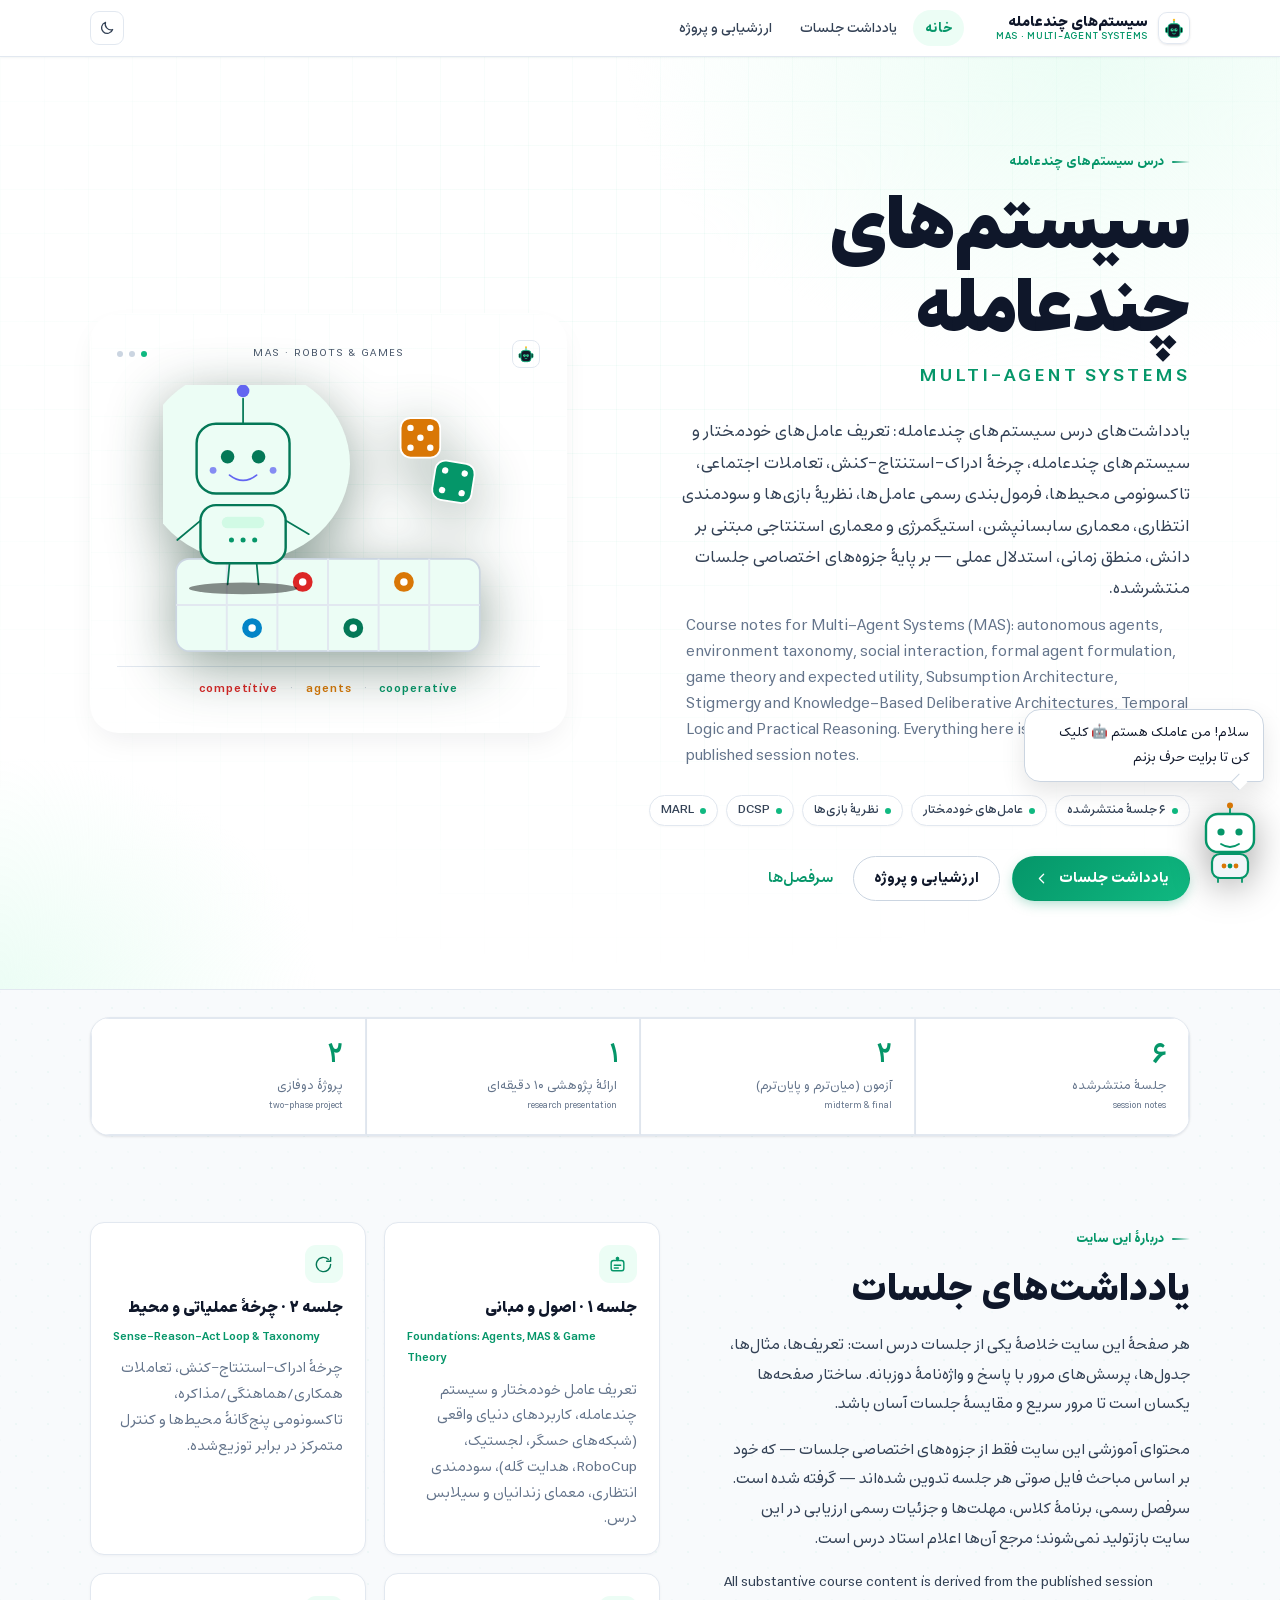
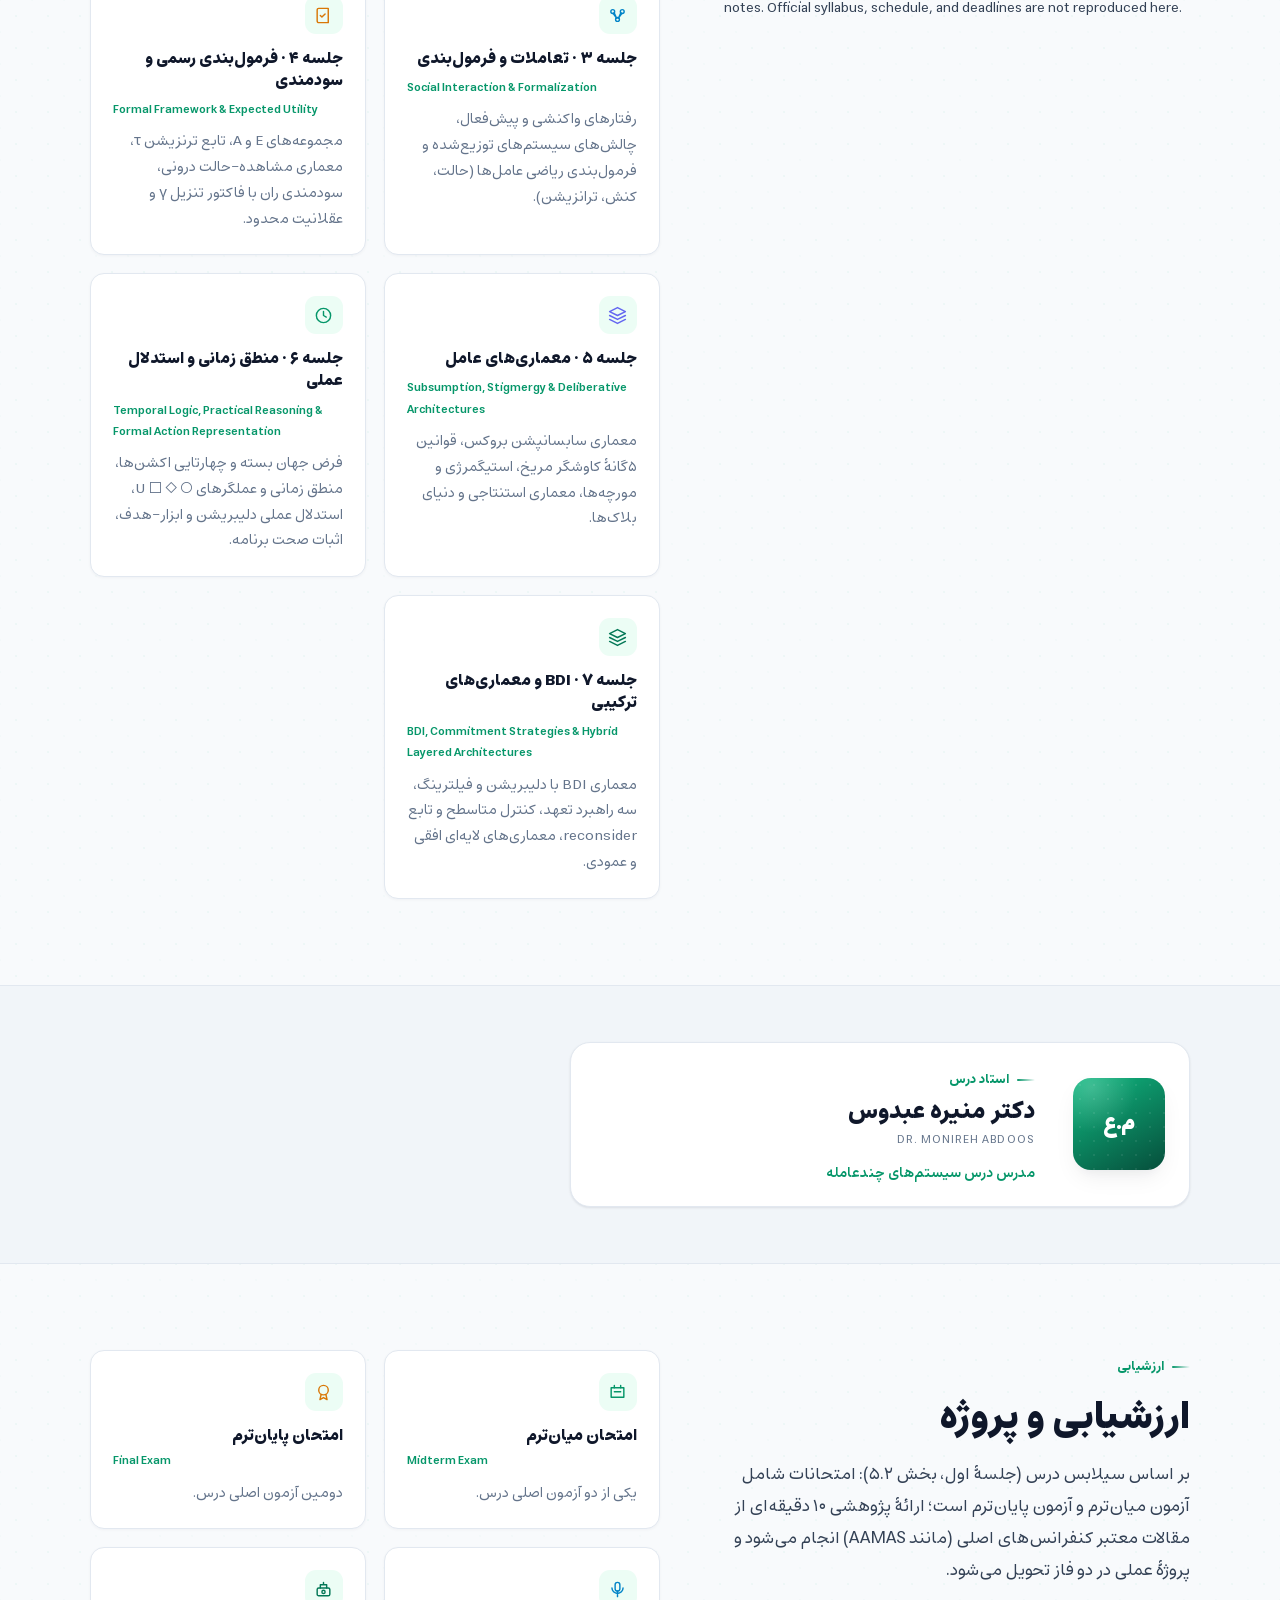
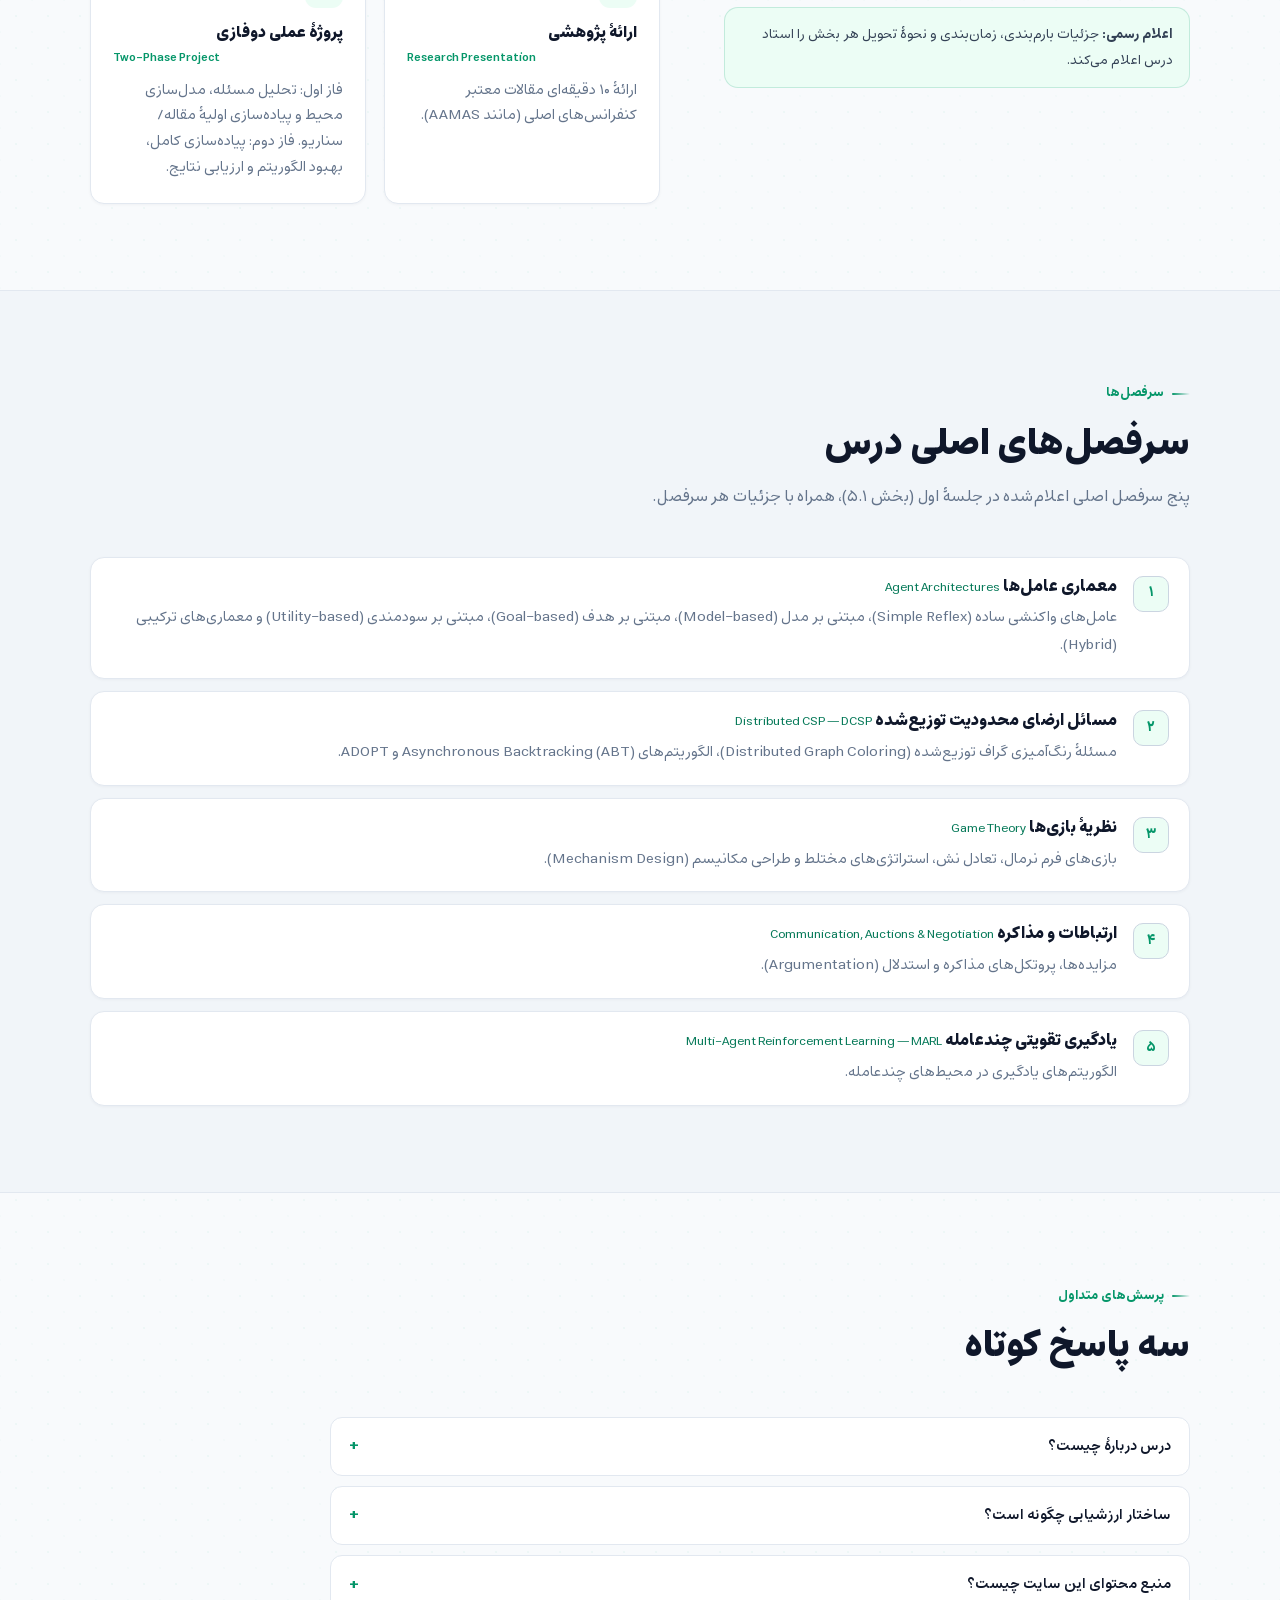
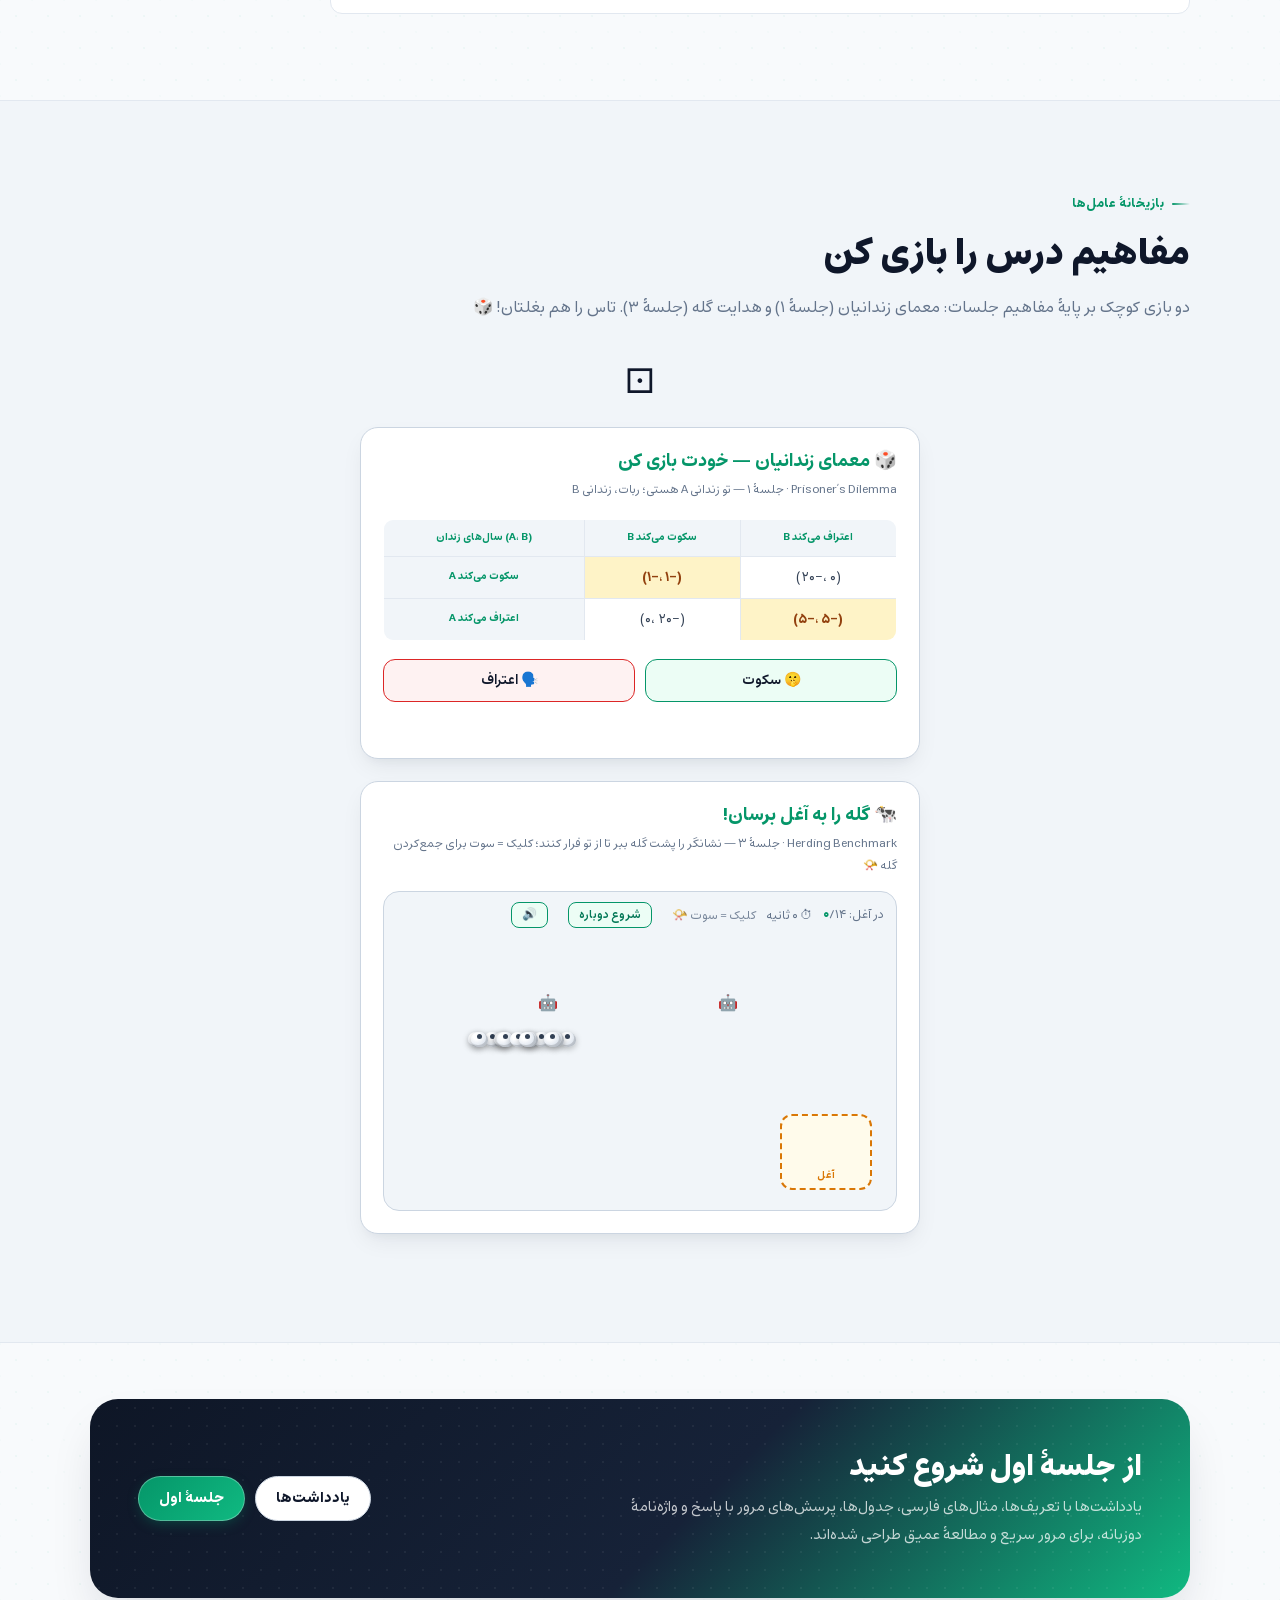
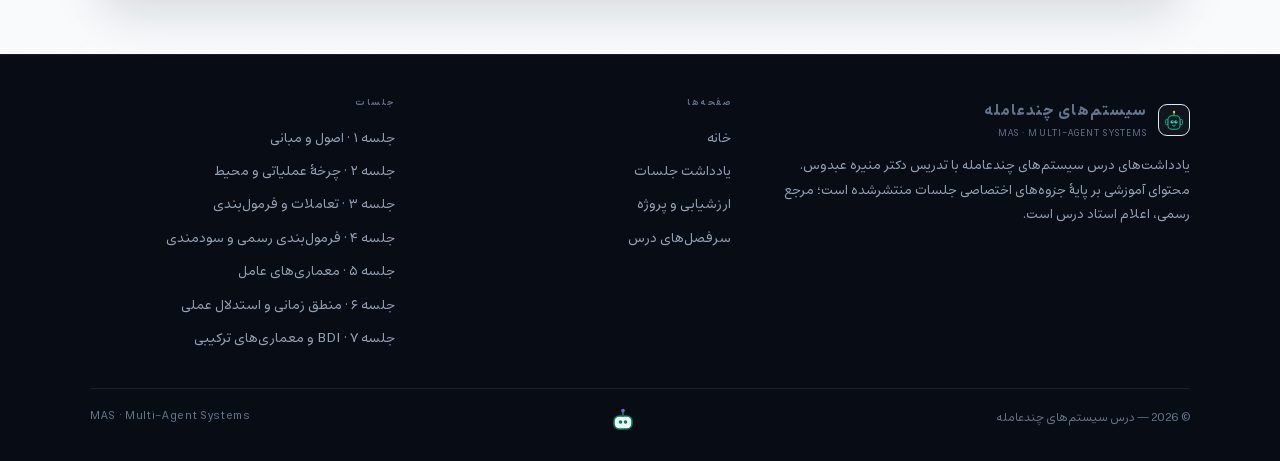
==== commit 8fe6e965: "feat(notes): add session 7 — BDI, commitment strategies, layered architectures Adds session-07 notes" ====
--- a/index.html
+++ b/index.html
@@ -262,6 +262,12 @@
           <div class="card-en" dir="ltr">Temporal Logic, Practical Reasoning &amp; Formal Action Representation</div>
           <p>فرض جهان بسته و چهارتایی اکشن‌ها، منطق زمانی و عملگرهای ○ ◇ □ U، استدلال عملی دلیبریشن و ابزار-هدف، اثبات صحت برنامه.</p>
         </a>
+        <a class="card" href="sessions/session-07.html" style="text-decoration:none;color:inherit">
+          <div class="card-icon"><svg viewBox="0 0 24 24" fill="none" stroke="var(--brand-2)" stroke-width="1.8" stroke-linecap="round" stroke-linejoin="round" aria-hidden="true"><path d="m12 2 10 5-10 5L2 7l10-5Z"/><path d="m2 17 10 5 10-5"/><path d="m2 12 10 5 10-5"/></svg></div>
+          <h3>جلسه ۷ · BDI و معماری‌های ترکیبی</h3>
+          <div class="card-en" dir="ltr">BDI, Commitment Strategies &amp; Hybrid Layered Architectures</div>
+          <p>معماری BDI با دلیبریشن و فیلترینگ، سه راهبرد تعهد، کنترل متاسطح و تابع reconsider، معماری‌های لایه‌ای افقی و عمودی.</p>
+        </a>
       </div>
     </div>
   </section>
@@ -453,6 +459,7 @@
         <a href="sessions/session-04.html">جلسه ۴ · فرمول‌بندی رسمی و سودمندی</a>
         <a href="sessions/session-05.html">جلسه ۵ · معماری‌های عامل</a>
         <a href="sessions/session-06.html">جلسه ۶ · منطق زمانی و استدلال عملی</a>
+        <a href="sessions/session-07.html">جلسه ۷ · BDI و معماری‌های ترکیبی</a>
       </div>
     </div>
     <div class="footer-bottom">
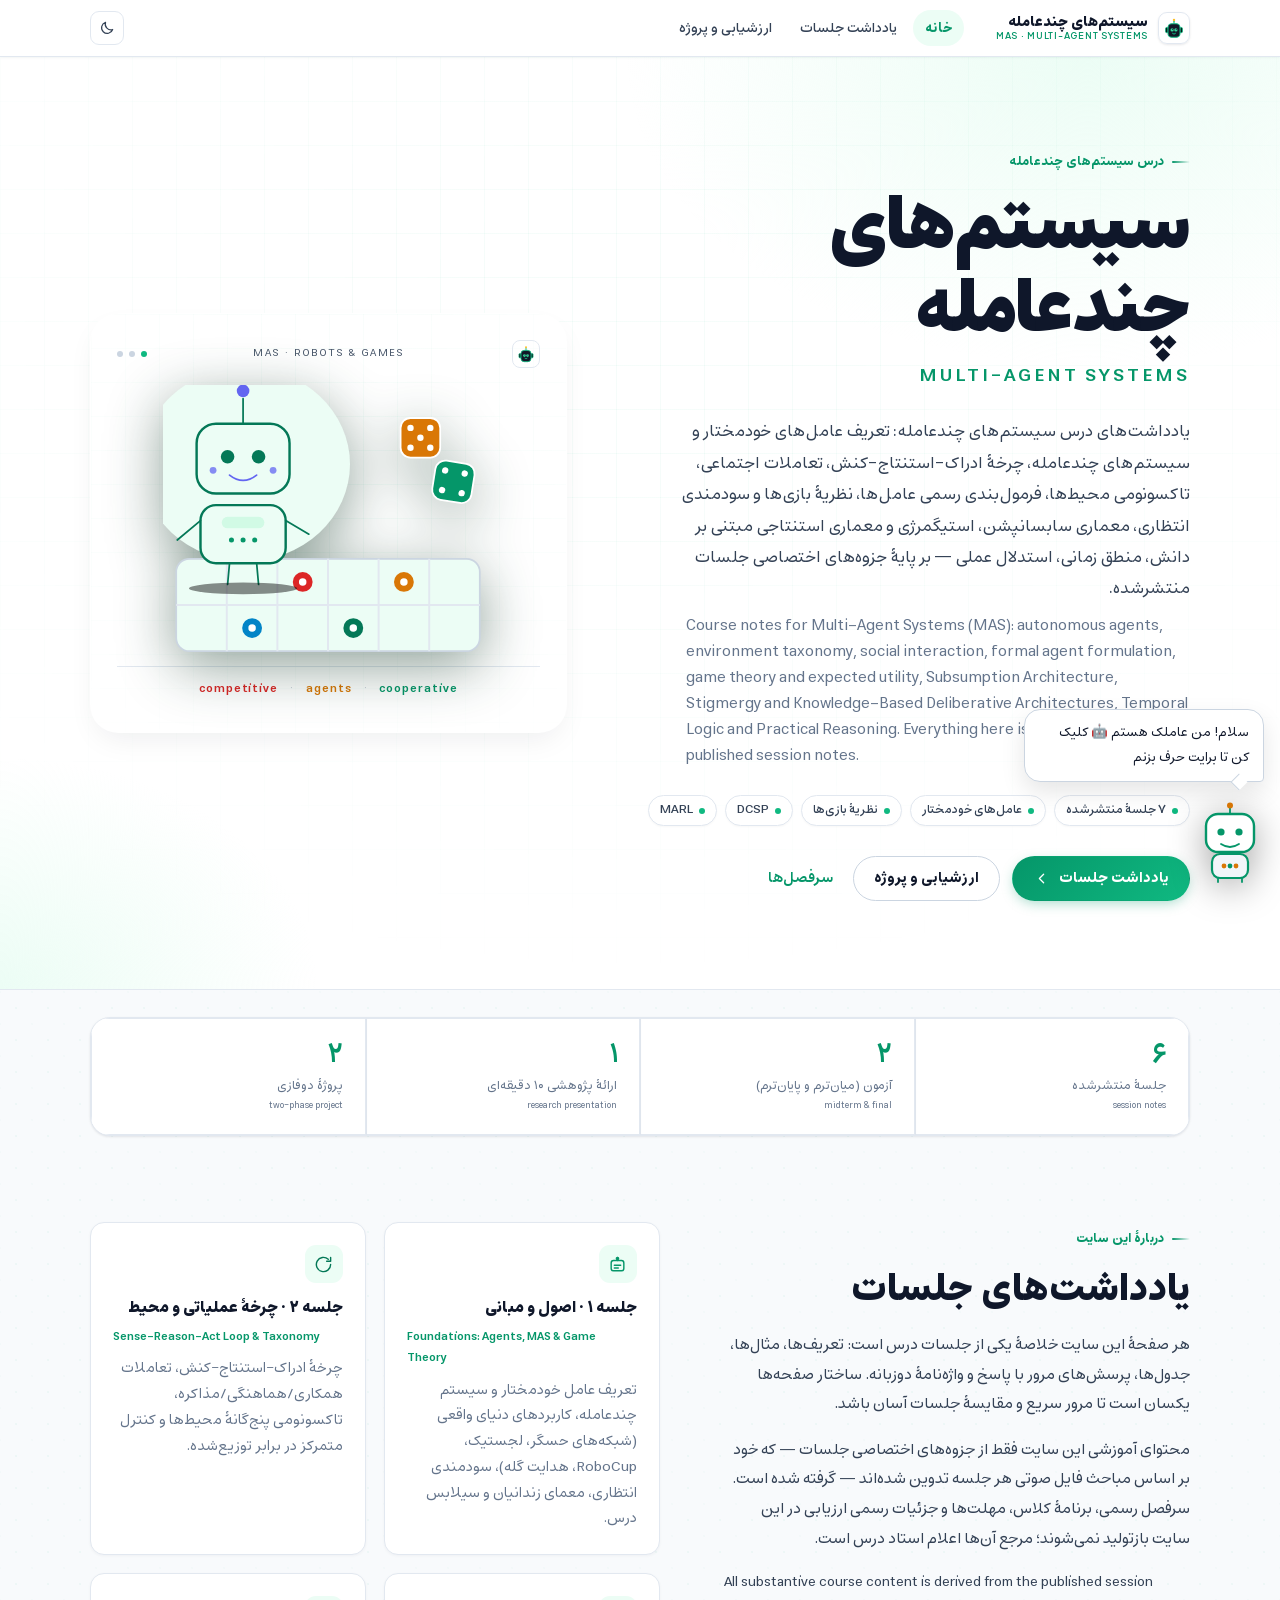
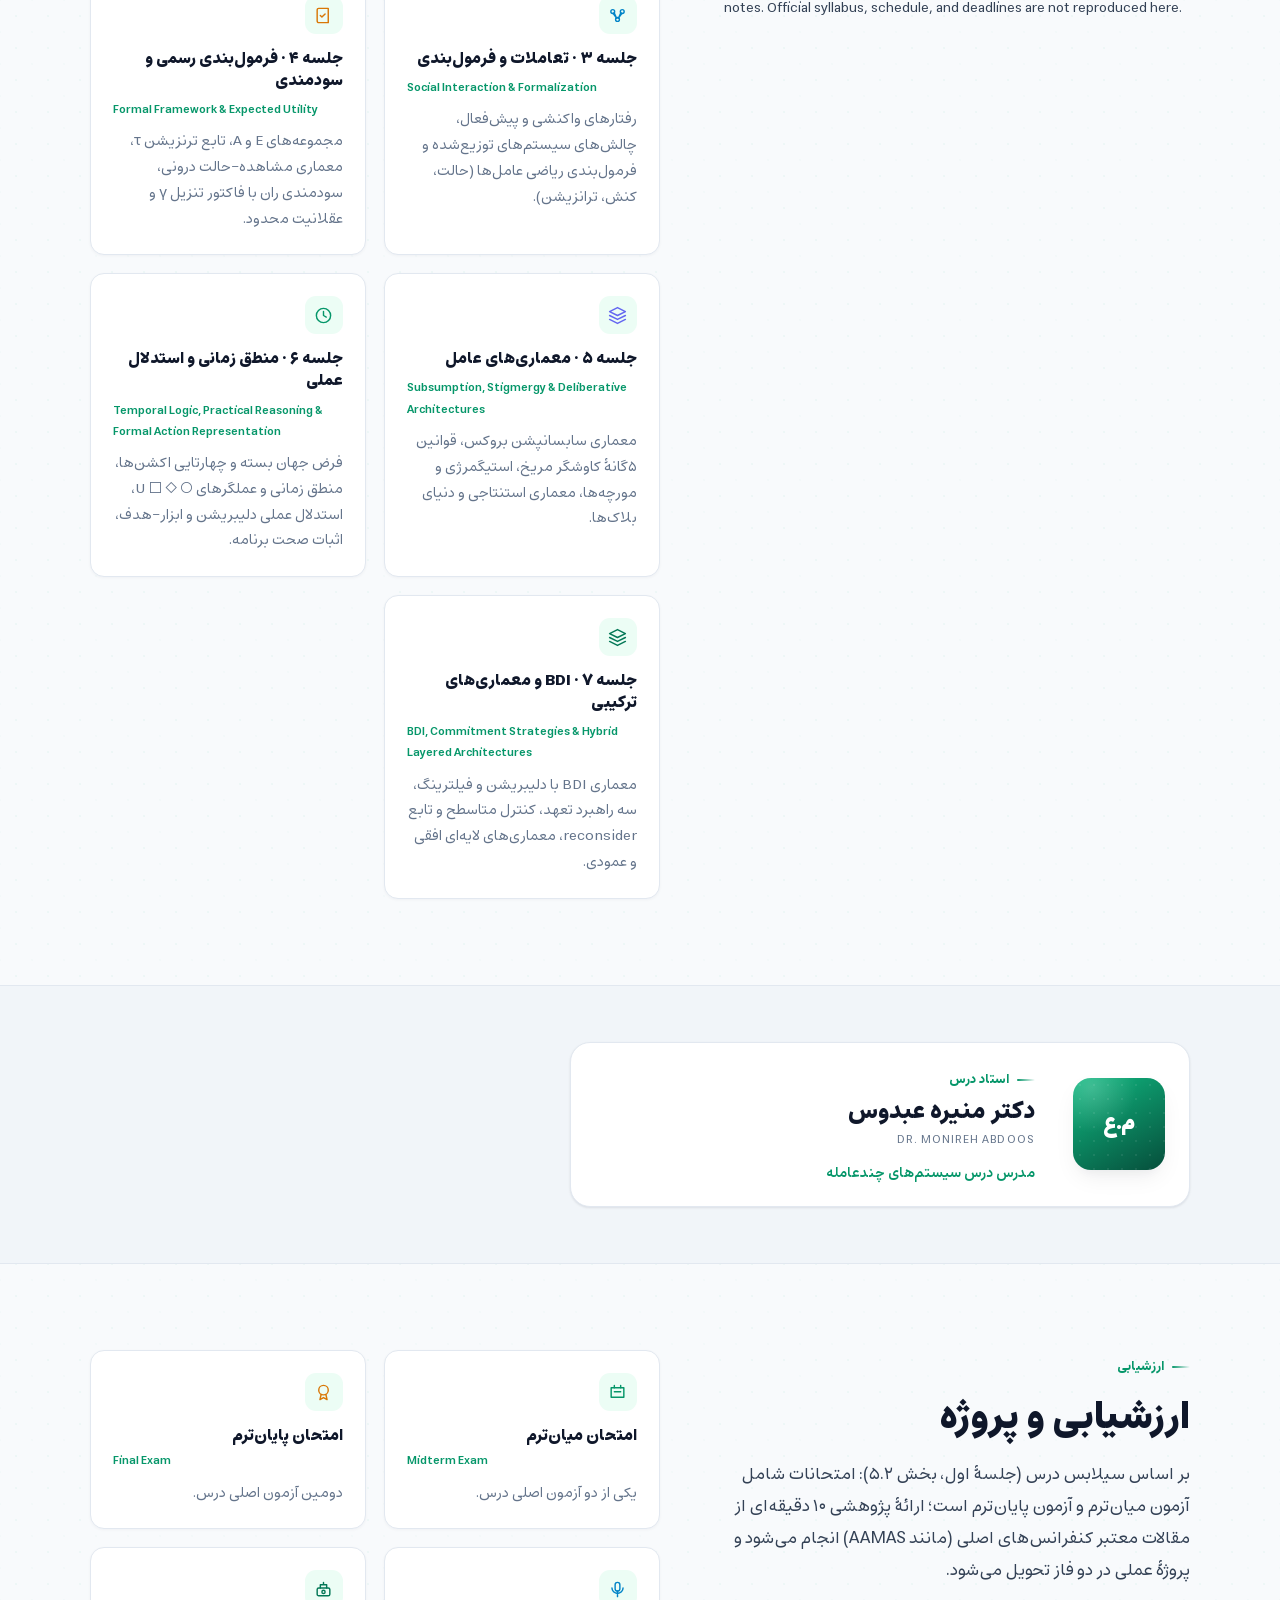
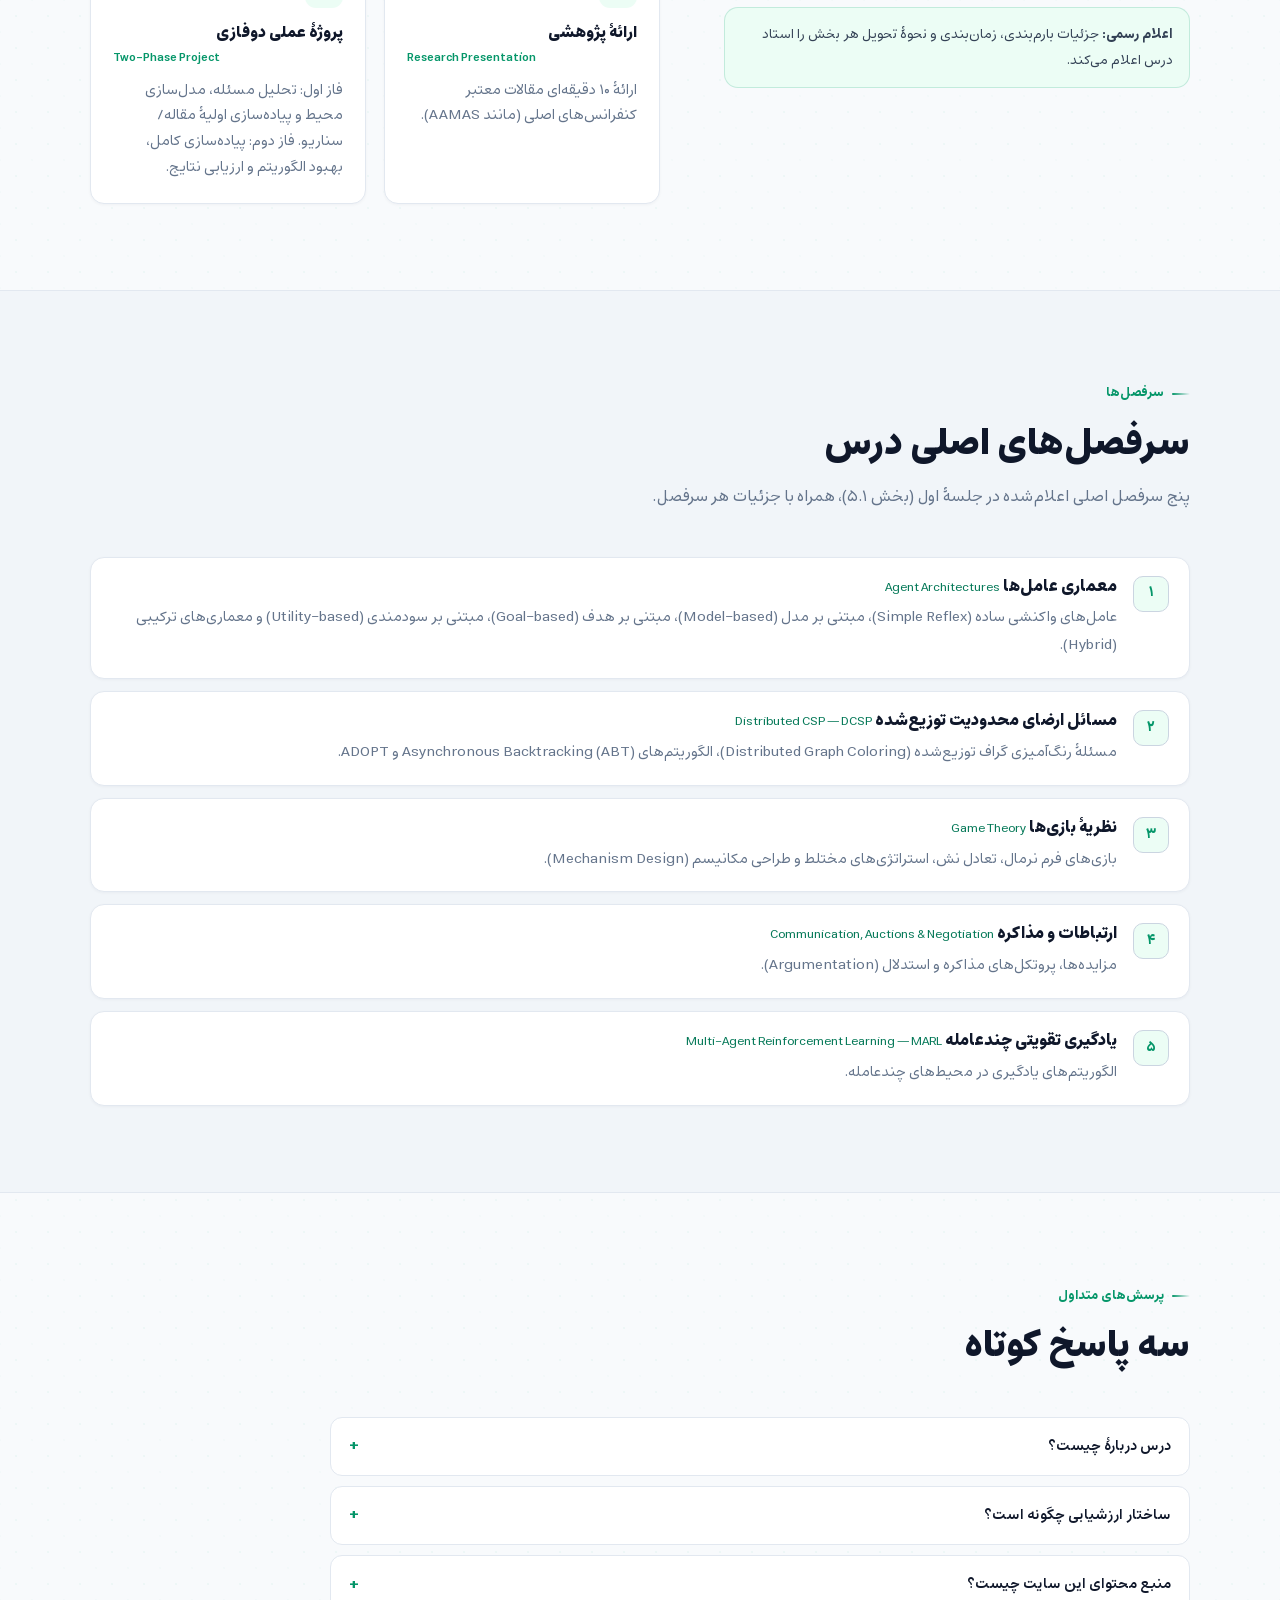
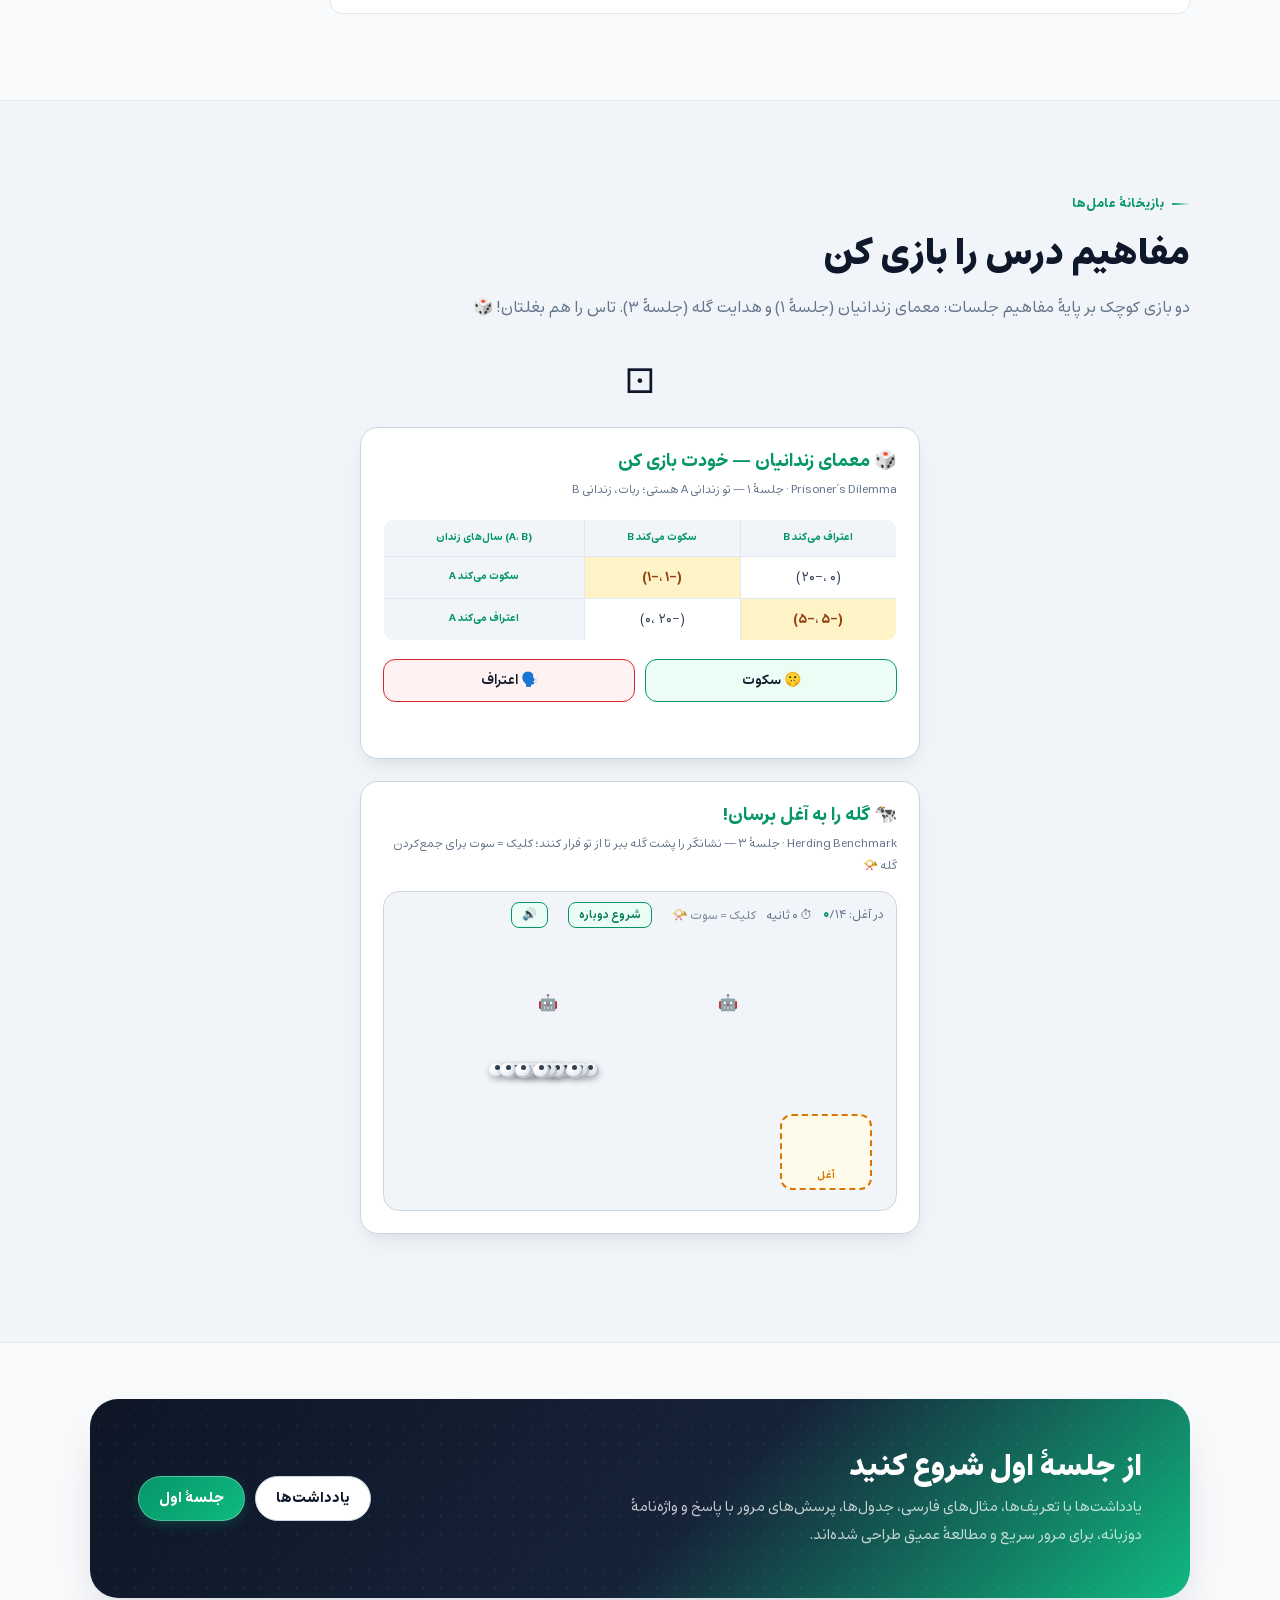
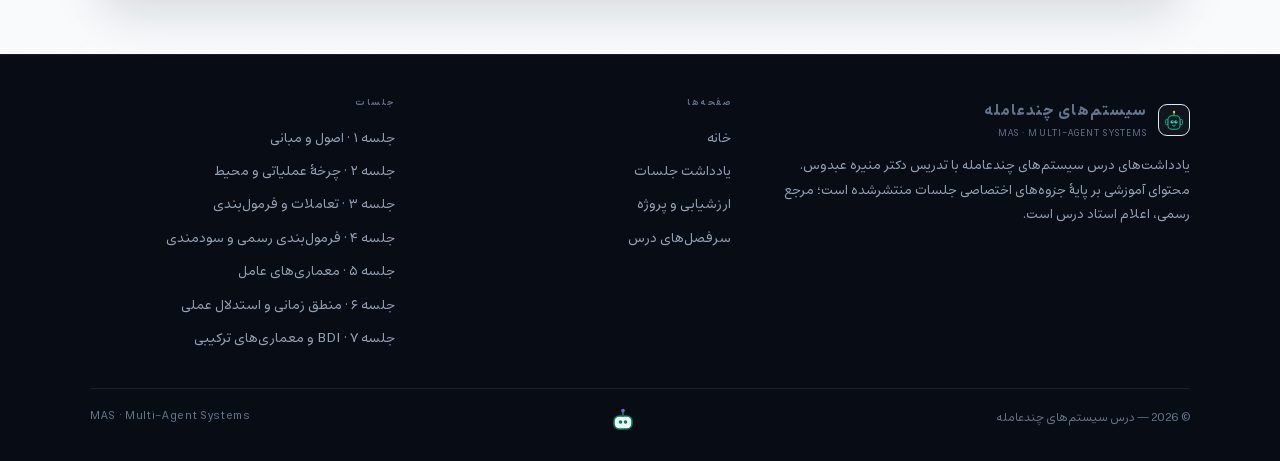
==== commit 3e501d23: "fix: update session count chips from 6 to 7 Co-Authored-By: Claude Code <noreply@anthropic.com>" ====
--- a/index.html
+++ b/index.html
@@ -107,7 +107,7 @@
           Everything here is drawn from the published session notes.
         </p>
         <div class="hero-meta">
-          <span class="chip"><span class="dot"></span> ۶ جلسهٔ منتشرشده</span>
+          <span class="chip"><span class="dot"></span> ۷ جلسهٔ منتشرشده</span>
           <span class="chip"><span class="dot"></span> عامل‌های خودمختار</span>
           <span class="chip"><span class="dot"></span> نظریهٔ بازی‌ها</span>
           <span class="chip"><span class="dot"></span> <span class="mono" dir="ltr">DCSP</span></span>
